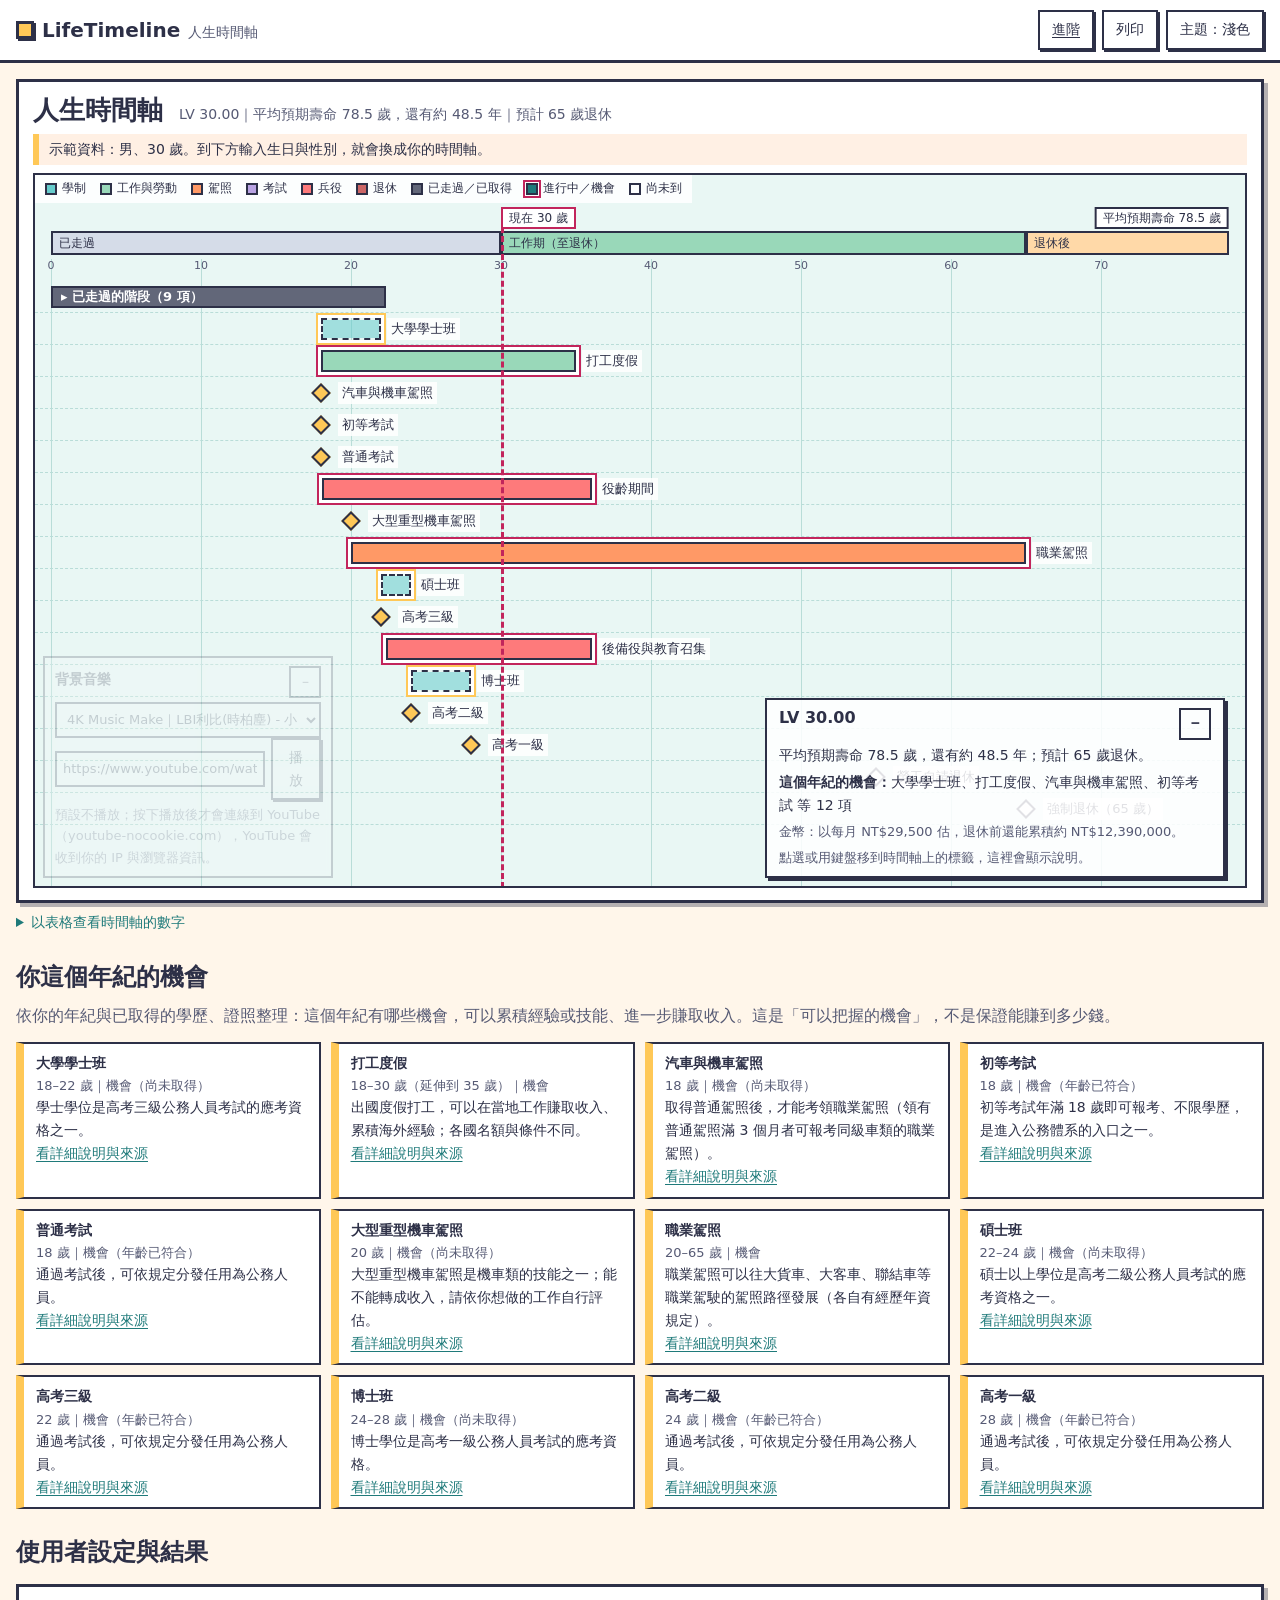
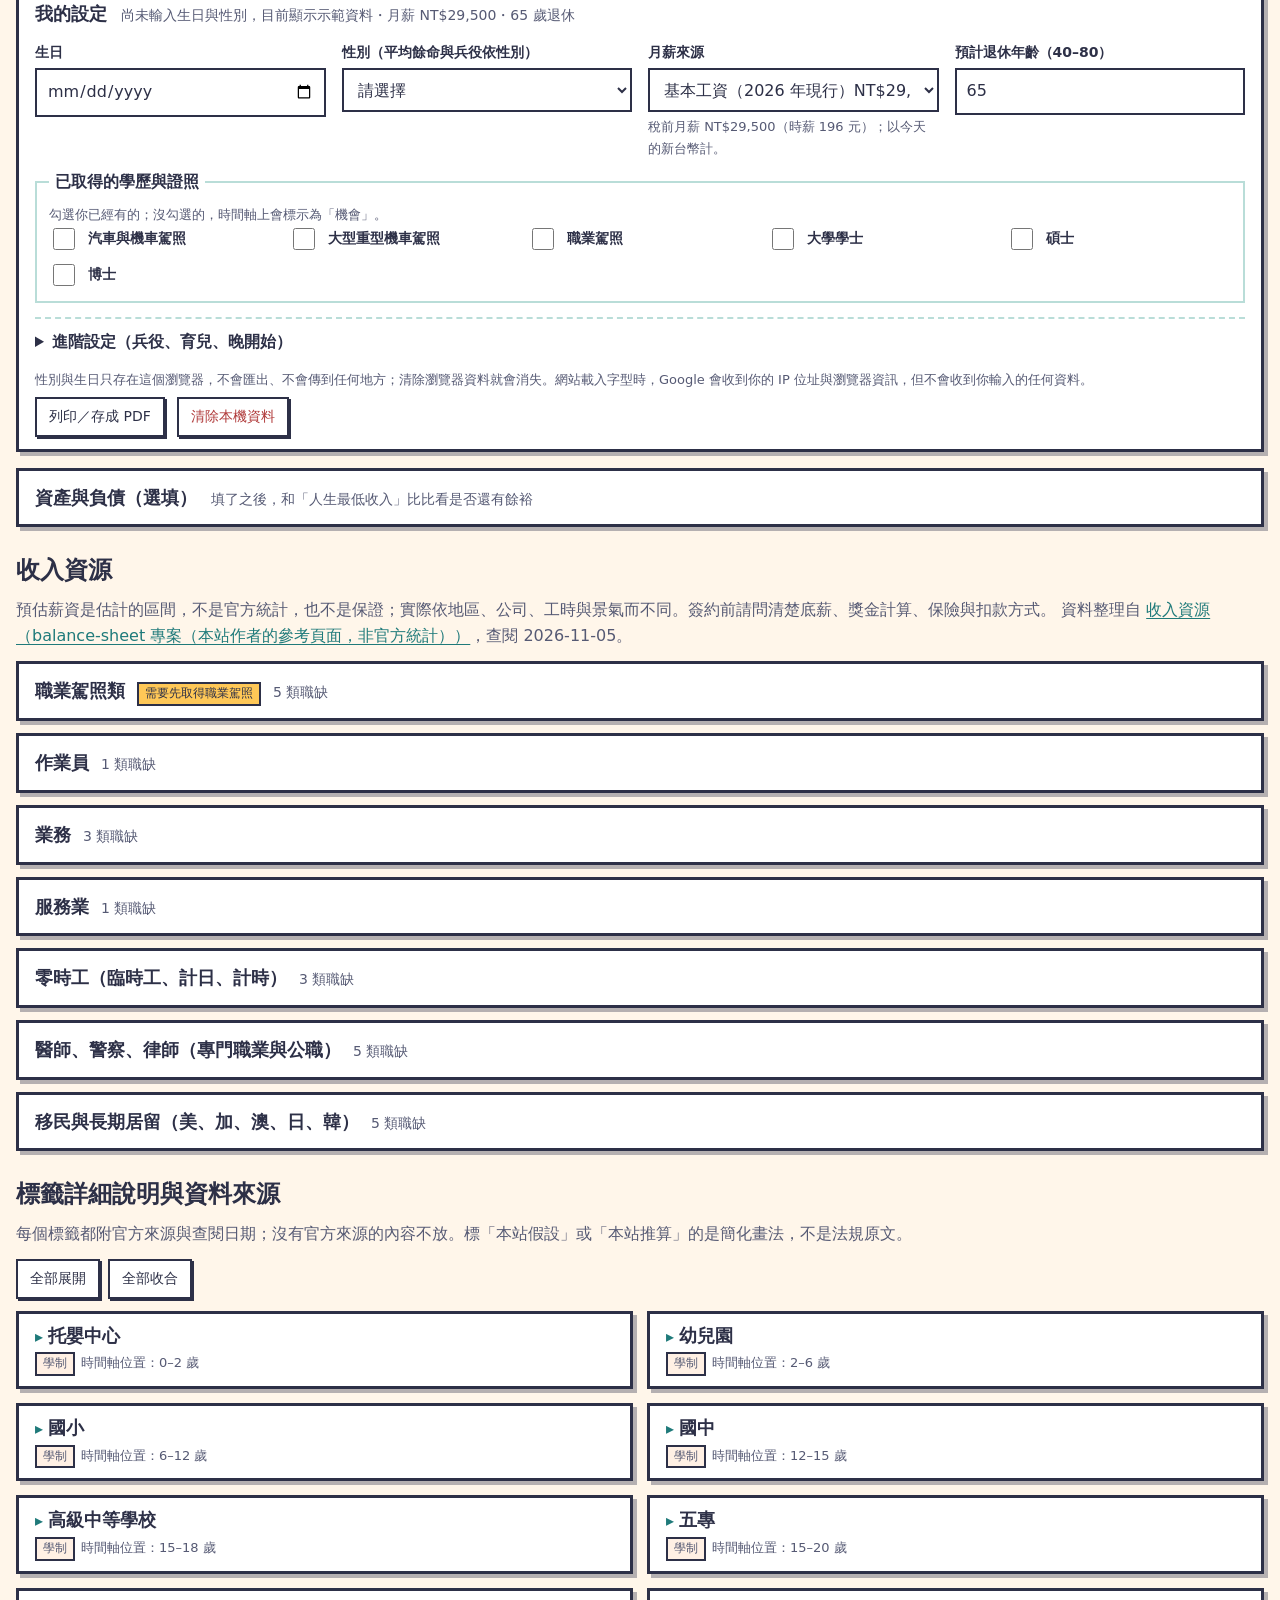
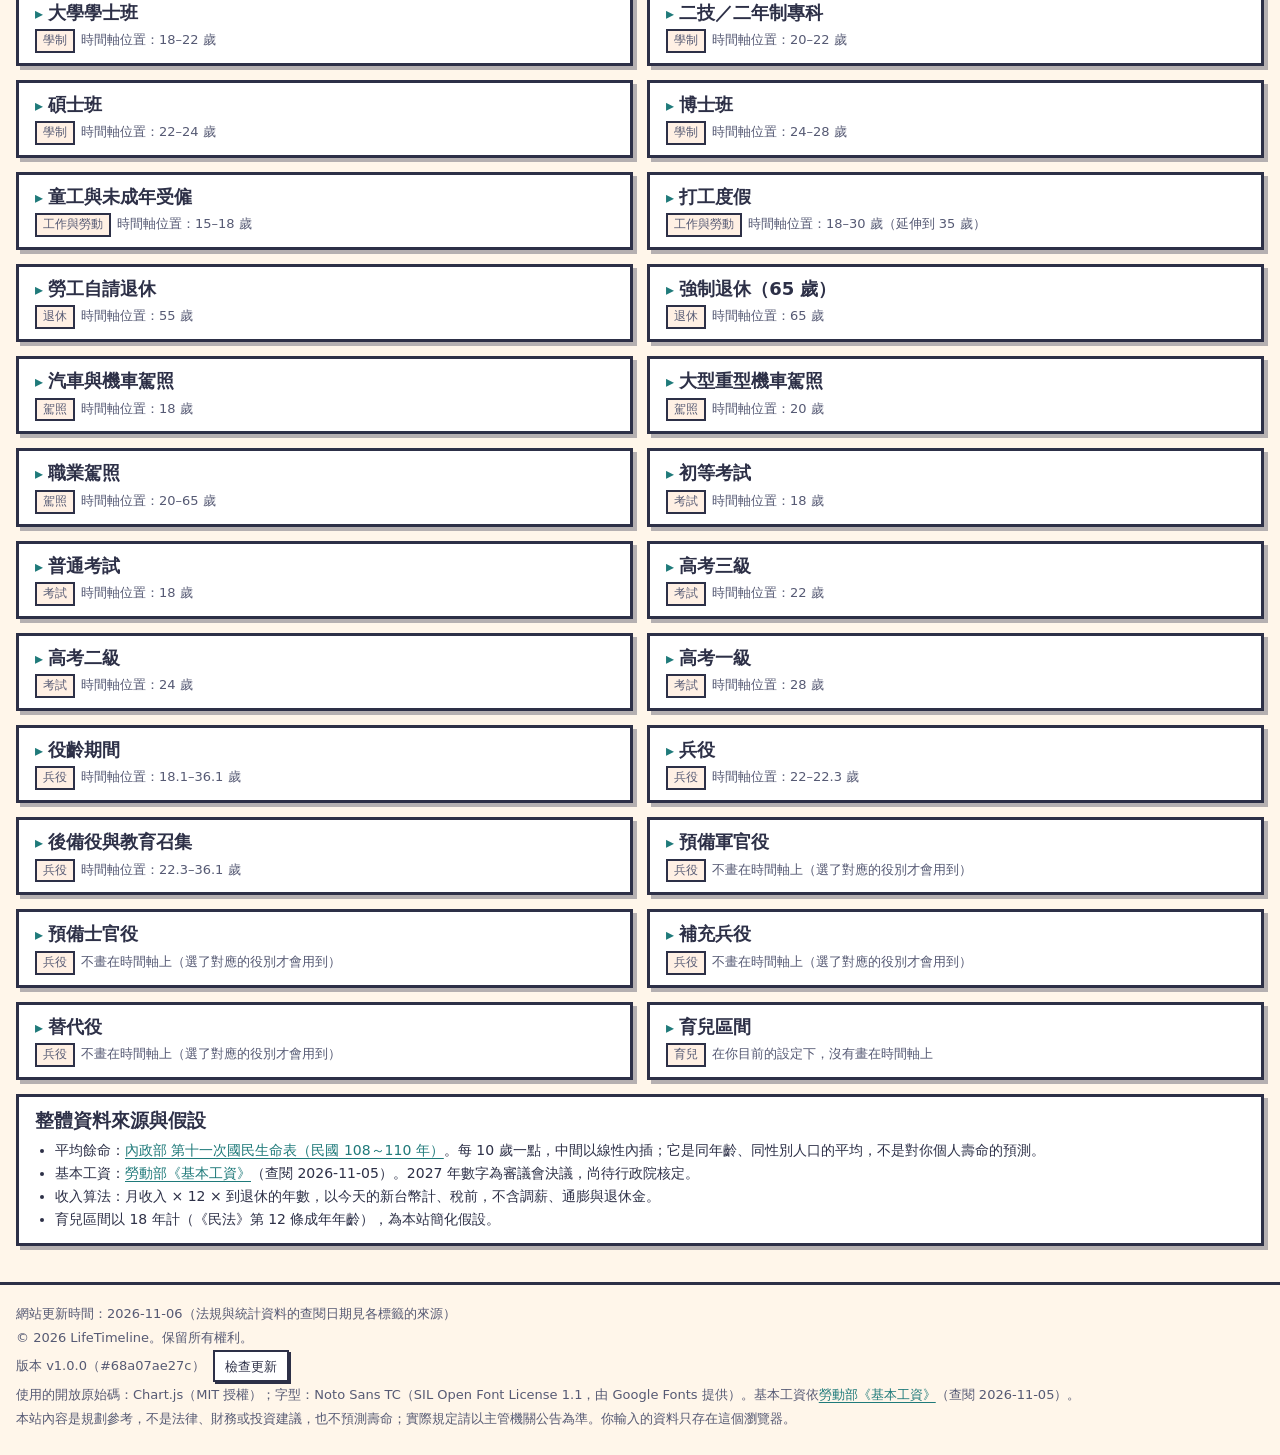
==== index.html @ 9462275e "feat: add core assets, ui modules, css styles, and service worker updates" ====
<!doctype html>
<html lang="zh-Hant">
<head>
<meta charset="utf-8">
<meta name="viewport" content="width=device-width, initial-scale=1, viewport-fit=cover">
<meta http-equiv="Content-Security-Policy" content="default-src 'self'; script-src 'self'; style-src 'self' https://fonts.googleapis.com; img-src 'self' data:; font-src https://fonts.gstatic.com; media-src 'self'; frame-src https://www.youtube-nocookie.com; connect-src 'self'; worker-src 'self'; object-src 'none'; base-uri 'none'; form-action 'none'">
<meta name="referrer" content="no-referrer">
<meta name="description" content="給台灣人的人生時間軸：輸入生日、性別與月薪，看學制、兵役、駕照、退休規定等人生階段，以及只領基本工資至少能賺多少。資料只存在你的瀏覽器，可離線使用、可列印。">
<meta name="color-scheme" content="light dark">
<meta name="theme-color" content="#f1e9d2" media="(prefers-color-scheme: light)">
<meta name="theme-color" content="#0f1626" media="(prefers-color-scheme: dark)">
<title>LifeTimeline｜人生時間軸與薪資收入</title>
<link rel="icon" href="icons/icon-192.png" type="image/png">
<link rel="apple-touch-icon" href="icons/icon-180.png">
<link rel="manifest" href="manifest.webmanifest">
<link rel="preconnect" href="https://fonts.googleapis.com">
<link rel="preconnect" href="https://fonts.gstatic.com" crossorigin>
<link rel="stylesheet" href="css/style.css">
<script src="js/theme-init.js"></script>
</head>
<body>
<a class="skip" href="#main">跳到主要內容</a>
<header class="top no-print">
  <div class="brand"><span class="brand-mark" id="brand-mark" aria-hidden="true"></span><span class="brand-name">LifeTimeline</span><span class="brand-sub">人生時間軸</span></div>
  <div class="top-actions">
    <a class="btn" href="advanced.html">進階</a>
    <button type="button" id="install-app" class="btn" hidden>安裝 App</button>
    <button type="button" id="print-btn" class="btn">列印</button>
    <button type="button" id="theme-toggle" class="btn" aria-label="切換主題">主題：淺色</button>
  </div>
</header>

<div id="update-banner" class="banner no-print" role="status" hidden>
  <span>網站已有新版本。按下「立即更新」即可套用（你的資料不會受影響）。</span>
  <button type="button" id="apply-update" class="btn btn-primary">立即更新</button>
</div>

<main id="main" tabindex="-1">
  <!-- 區塊 1：人生時間軸 -->
  <section id="stage" class="stage" data-panel="timeline" aria-labelledby="stage-title">
    <div class="stage-top">
      <h1 id="stage-title" class="stage-title">人生時間軸</h1>
      <p id="stage-sub" class="stage-sub"></p>
    </div>
    <p id="demo-note" class="demo-note" hidden>示範資料：男、30 歲。到下方輸入生日與性別，就會換成你的時間軸。</p>
    <div id="landscape-hint" class="hint-bar no-print" role="note" hidden>
      <span>橫向觀看時間軸會更清楚。</span>
      <button type="button" id="landscape-ok" class="btn">知道了</button>
    </div>
    <div class="stage-view">
    <div class="stage-map" id="stage-map" tabindex="0" role="group" aria-label="人生時間軸">
      <div class="tl" id="tl">
        <div class="tl-legend" id="tl-legend"></div>
        <div class="tl-special" id="tl-special"></div>
        <div class="tl-mainbar" id="tl-mainbar"></div>
        <div class="tl-decades" id="tl-decades" aria-hidden="true"></div>
        <div class="tl-lanes" id="tl-lanes"></div>
        <div class="tl-tip" id="tl-tip" role="tooltip" hidden></div>
      </div>
    </div>
    <div class="stage-dock">
      <section class="player no-print" id="player" aria-label="背景音樂"></section>
      <aside class="infocard" id="infocard" aria-label="資訊卡片" aria-live="polite"></aside>
    </div>
    </div>
  </section>
  <details class="tl-table-wrap no-print" id="tl-table-wrap" data-panel="timeline">
    <summary>以表格查看時間軸的數字</summary>
    <div class="table-wrap"><table class="data-table" id="tl-table"></table></div>
  </details>

  <section id="chances" class="block" data-panel="chances" aria-labelledby="chances-title">
    <h2 id="chances-title" class="block-title">你這個年紀的機會</h2>
    <p class="lead" id="chances-lead">依你的年紀與已取得的學歷、證照整理：這個年紀有哪些機會，可以累積經驗或技能、進一步賺取收入。這是「可以把握的機會」，不是保證能賺到多少錢。</p>
    <ul class="chances" id="chances-list"></ul>
  </section>

  <!-- 區塊 2：使用者設定與結果 -->
  <section id="settings" class="block" data-panel="settings" aria-labelledby="settings-title">
    <h2 id="settings-title" class="block-title">使用者設定與結果</h2>
    <details class="card" id="settings-card" open>
      <summary><span class="sum-title">我的設定</span><span class="sum-line" id="settings-summary"></span></summary>
      <form id="settings-form" autocomplete="off" novalidate>
        <div class="grid-form">
          <div class="field">
            <label for="f-birth">生日</label>
            <input type="date" id="f-birth" min="1900-01-01" aria-describedby="err-birth">
            <p class="err" id="err-birth" role="alert" hidden></p>
          </div>
          <div class="field">
            <label for="f-sex">性別（平均餘命與兵役依性別）</label>
            <select id="f-sex" aria-describedby="err-sex">
              <option value="">請選擇</option>
              <option value="male">男</option>
              <option value="female">女</option>
            </select>
            <p class="err" id="err-sex" role="alert" hidden></p>
          </div>
          <div class="field">
            <label for="f-wage">月薪來源</label>
            <select id="f-wage" aria-describedby="wage-note">
              <option value="current">基本工資（2026 年現行）NT$29,500</option>
              <option value="proposed">基本工資（2027 年審議會決議，尚待行政院核定）NT$30,900</option>
              <option value="custom">自訂</option>
            </select>
            <p class="hint" id="wage-note">稅前月薪，以今天的新台幣計。</p>
          </div>
          <div class="field">
            <label for="f-monthly">自訂月薪（NT$，稅前）</label>
            <input type="number" id="f-monthly" inputmode="numeric" min="0" step="1" aria-describedby="err-monthly">
            <p class="err" id="err-monthly" role="alert" hidden></p>
          </div>
          <div class="field">
            <label for="f-retire">預計退休年齡（40–80）</label>
            <input type="number" id="f-retire" inputmode="numeric" min="40" max="80" step="1" aria-describedby="err-retire">
            <p class="err" id="err-retire" role="alert" hidden></p>
          </div>
        </div>

        <fieldset class="group" id="grp-have">
          <legend>已取得的學歷與證照</legend>
          <p class="hint">勾選你已經有的；沒勾選的，時間軸上會標示為「機會」。</p>
          <div class="have-group"><div class="field field-check"><input type="checkbox" id="f-have-license-basic"><label for="f-have-license-basic">汽車與機車駕照</label></div><div class="field field-check"><input type="checkbox" id="f-have-license-heavy"><label for="f-have-license-heavy">大型重型機車駕照</label></div><div class="field field-check"><input type="checkbox" id="f-have-license-pro"><label for="f-have-license-pro">職業駕照</label></div><div class="field field-check"><input type="checkbox" id="f-have-university"><label for="f-have-university">大學學士</label></div><div class="field field-check"><input type="checkbox" id="f-have-master"><label for="f-have-master">碩士</label></div><div class="field field-check"><input type="checkbox" id="f-have-phd"><label for="f-have-phd">博士</label></div></div>
        </fieldset>

        <details class="adv" id="adv">
          <summary>進階設定（兵役、育兒、晚開始）</summary>
          <fieldset class="group" id="grp-service" hidden>
            <legend>兵役（男性）</legend>
            <div class="grid-form">
              <div class="field">
                <label for="f-service">兵役顯示</label>
                <select id="f-service">
                  <option value="auto">依出生年次預估</option>
                  <option value="done">已服完或已免役（只標示完成）</option>
                  <option value="hide">不顯示</option>
                </select>
              </div>
              <div class="field" id="fld-service-type">
                <label for="f-service-type">役別</label>
                <select id="f-service-type">
                  <option value="regular">常備兵役（依出生年次）</option>
                  <option value="officer">預備軍官役</option>
                  <option value="nco">預備士官役</option>
                  <option value="supp">補充兵役</option>
                  <option value="alt">替代役</option>
                </select>
              </div>
              <div class="field" id="fld-service-age">
                <label for="f-service-age">預計入營年齡（18–36 歲）</label>
                <input type="number" id="f-service-age" inputmode="numeric" min="18" max="36" step="1" aria-describedby="err-service-age service-hint">
                <p class="err" id="err-service-age" role="alert" hidden></p>
              </div>
            </div>
            <p class="hint" id="service-hint">高級中等以上學校的在校學生可緩徵（《兵役法》第 35 條）；實際入營時間因人而異，這裡只是畫圖用的預估，不是徵集通知。</p>
            <p class="hint" id="service-school-note" hidden>這段時間通常在就學，可能適用緩徵。</p>
          </fieldset>
          <fieldset class="group">
            <legend>育兒</legend>
            <div class="grid-form">
              <div class="field field-check">
                <input type="checkbox" id="f-kid">
                <label for="f-kid">有小孩（或打算生育）</label>
              </div>
              <div class="field">
                <label for="f-kid-age">幾歲生育（15–60）</label>
                <input type="number" id="f-kid-age" inputmode="numeric" min="15" max="60" step="1" aria-describedby="err-kid-age">
                <p class="err" id="err-kid-age" role="alert" hidden></p>
              </div>
            </div>
          </fieldset>
          <fieldset class="group">
            <legend>晚開始</legend>
            <div class="grid-form">
              <div class="field">
                <label for="f-start">從幾歲開始領這份薪水（10–80，留空代表從現在開始）</label>
                <input type="number" id="f-start" inputmode="numeric" min="10" max="80" step="1" aria-describedby="err-start">
                <p class="err" id="err-start" role="alert" hidden></p>
              </div>
            </div>
          </fieldset>
        </details>

        <p class="privacy" id="privacy-note">性別與生日只存在這個瀏覽器，不會匯出、不會傳到任何地方；清除瀏覽器資料就會消失。網站載入字型時，Google 會收到你的 IP 位址與瀏覽器資訊，但不會收到你輸入的任何資料。</p>
        <div class="actions no-print">
          <button type="button" class="btn" id="print-btn-2">列印／存成 PDF</button>
          <button type="button" class="btn btn-danger" id="clear-data">清除本機資料</button>
          <span class="hint" id="clear-status" role="status"></span>
        </div>
        <div class="ios-install no-print" id="ios-install" hidden>
          <strong>在 iPhone／iPad 加入主畫面：</strong>
          <ol><li>用 Safari 開啟這個網站。</li><li>按下分享按鈕。</li><li>選「加入主畫面」。</li></ol>
        </div>
      </form>
    </details>

    <details class="card" id="asset-card">
      <summary><span class="sum-title">資產與負債（選填）</span><span class="sum-line">填了之後，和「人生最低收入」比比看是否還有餘裕</span></summary>
      <div class="grid-form">
        <div class="field"><label for="f-asset-cash">存款與現金（NT$）</label><input type="number" id="f-asset-cash" inputmode="numeric" min="0" step="1" aria-describedby="err-asset-cash"><p class="err" id="err-asset-cash" role="alert" hidden></p></div>
        <div class="field"><label for="f-asset-invest">投資（股票、基金等現值，NT$）</label><input type="number" id="f-asset-invest" inputmode="numeric" min="0" step="1" aria-describedby="err-asset-invest"><p class="err" id="err-asset-invest" role="alert" hidden></p></div>
        <div class="field"><label for="f-asset-other">其他資產（NT$）</label><input type="number" id="f-asset-other" inputmode="numeric" min="0" step="1" aria-describedby="err-asset-other"><p class="err" id="err-asset-other" role="alert" hidden></p></div>
        <div class="field"><label for="f-debt">尚未償還的借款本金（NT$）</label><input type="number" id="f-debt" inputmode="numeric" min="0" step="1" aria-describedby="err-debt"><p class="err" id="err-debt" role="alert" hidden></p></div>
        <div class="field"><label for="f-debt-interest">預估還要付的利息總額（NT$）</label><input type="number" id="f-debt-interest" inputmode="numeric" min="0" step="1" aria-describedby="err-debt-interest"><p class="err" id="err-debt-interest" role="alert" hidden></p></div>
        <div class="field"><label for="f-expense">目前每月固定生活支出（NT$）</label><input type="number" id="f-expense" inputmode="numeric" min="0" step="1" aria-describedby="err-expense"><p class="err" id="err-expense" role="alert" hidden></p></div>
      </div>
      <fieldset class="group" id="grp-loans">
        <legend>新增貸款（選填，可新增多筆）</legend>
        <p class="hint">填借款本金、期數（月）、年利率（%），以本息平均攤還計算，並加進下方「尚未償還的借款」（本金＋預估利息）。</p>
        <div id="loan-list"></div>
        <button type="button" class="btn" id="loan-add">＋ 新增一筆貸款</button>
      </fieldset>
      <div class="field field-check"><input type="checkbox" id="f-use-adv"><label for="f-use-adv">代入「進階」匯入的資料（生活支出月平均、銀行信貸／循環額度／保單借款、股票質押與持股現值，會取代上面手填的借款、支出與投資）</label></div>
      <p class="hint" id="adv-hint"></p>
      <p class="hint">資產與借款只存在這個瀏覽器，不會傳出去。利息請自己估（例如依還款表加總），本站不假設利率。</p>
    </details>

    <div id="results" hidden>
      <h3 class="sub-title">時間</h3>
      <dl class="kpi" id="kpi-time"></dl>
      <h3 class="sub-title">收入</h3>
      <dl class="kpi" id="kpi-money"></dl>
      <p class="note" id="kpi-zero" hidden>月收入是 0，請選擇基本工資或填入自訂金額。</p>
      <figure class="curve" id="curve-fig">
        <figcaption id="curve-cap">累積收入曲線（資料點細到每個月，滑過或點選會顯示「幾歲幾個月」；月收入固定、不含調薪與通膨；有填每月生活支出時，多一條扣除消費後的虛線；在「進階」匯入資料後，再多一條：扣除生活支出與每月還款（本金＋利息））</figcaption>
        <div class="curve-box" id="curve-box"><canvas id="curve" role="img" aria-label="累積收入曲線"></canvas></div>
        <p class="note" id="curve-empty" hidden>累積收入曲線：目前沒有可畫的收入（月收入為 0 或已過退休年齡）。</p>
        <details class="curve-table" id="curve-table-wrap">
          <summary>以表格查看累積收入的數字</summary>
          <div class="table-wrap"><table class="data-table" id="curve-table"></table></div>
        </details>
      </figure>
      <div id="kpi-base-wrap" hidden>
        <h3 class="sub-title">比較表：18 歲開始工作 vs 從現在開始</h3>
        <div class="table-wrap"><table class="data-table cmp" id="cmp-table"></table></div>
        <p class="note" id="cmp-note"></p>
      </div>
      <div id="kpi-late-wrap" hidden>
        <h3 class="sub-title">晚開始</h3>
        <dl class="kpi" id="kpi-late"></dl>
      </div>
      <div id="asset-wrap" hidden>
        <h3 class="sub-title">代入資產與負債：還有餘裕嗎？</h3>
        <p class="verdict" id="asset-verdict" role="status"></p>
        <div class="level" id="asset-level"></div>
        <dl class="kpi" id="asset-kpi"></dl>
        <figure class="water-fig">
          <figcaption>資源增減圖（人生最低收入 → 餘裕）</figcaption>
          <div class="water" id="water"></div>
        </figure>
        <details class="curve-table"><summary>以表格查看數字</summary><div class="table-wrap"><table class="data-table" id="asset-table"></table></div></details>
        <p class="note" id="asset-note"></p>
      </div>
      <p class="note" id="kpi-method">算法：月收入 × 12 × 從現在到退休的年數（退休年齡或平均預期壽命取較早者），以今天的新台幣計、稅前。不含調薪、通膨、折現、勞保年金與退休金，也不含失業或中斷工作；這是「只靠基本工資」的保守下限，不是實際會賺的金額，也不是預測壽命。</p>
    </div>
  </section>

  <section id="income" class="block" data-panel="chances" aria-labelledby="income-title">
    <h2 id="income-title" class="block-title">收入資源</h2>
    <p class="lead" id="income-lead"></p>
    <div id="income-list"></div>
  </section>

  <!-- 區塊 3：標籤詳細說明與資料來源 -->
  <section id="details" class="block" data-panel="details" aria-labelledby="details-title">
    <h2 id="details-title" class="block-title">標籤詳細說明與資料來源</h2>
    <p class="lead" id="details-lead">每個標籤都附官方來源與查閱日期；沒有官方來源的內容不放。標「本站假設」或「本站推算」的是簡化畫法，不是法規原文。</p>
    <div class="details-tools no-print"><button type="button" class="btn" id="details-expand">全部展開</button><button type="button" class="btn" id="details-collapse">全部收合</button></div>
    <div class="cards" id="details-list"></div>
    <article class="card general" id="general-sources">
      <h3>整體資料來源與假設</h3>
      <ul id="general-list"></ul>
    </article>
  </section>
</main>

<!-- 區塊 4：頁尾 -->
<footer class="footer" id="footer" data-panel="details">
  <p id="f-updated"></p>
  <p id="f-copy"></p>
  <p id="f-version"></p>
  <p id="f-oss"></p>
  <p id="f-disclaimer"></p>
</footer>

<!-- 手機直向的底部導覽列：切換分頁（桌面與橫向不顯示，列印時全部印出） -->
<nav class="bottomnav no-print" id="bottomnav" aria-label="頁面分頁">
  <button type="button" data-tab="timeline" aria-current="page"><span class="ic" aria-hidden="true">🗺</span>時間軸</button>
  <button type="button" data-tab="settings"><span class="ic" aria-hidden="true">⚙</span>設定</button>
  <button type="button" data-tab="chances"><span class="ic" aria-hidden="true">★</span>機會</button>
  <button type="button" data-tab="details"><span class="ic" aria-hidden="true">📖</span>說明</button>
</nav>

<div id="toasts" class="toasts no-print" role="status" aria-live="polite"></div>
<noscript><p class="noscript">此網站需要啟用 JavaScript。資料只存在你的瀏覽器中，不會上傳。</p></noscript>
<script type="module" src="js/app.js"></script>
</body>
</html>
---- css/style.css ----
/* LifeTimeline：像素／RPG 地圖風格。色彩一律用 token；深色定義兩次（自動＋手動）。無行內樣式（CSP）。 */
:root {
  color-scheme: light;
  --bg: #fff6ea;
  --bg2: #e9f7f4;
  --surface: #ffffff;
  --surface2: #fff0e4;
  --ink: #2d3047;
  --muted: #565a74;
  --line: #2d3047;
  --grid: #b9ddd8;
  --accent: #1f7a7a;
  --accent-ink: #ffffff;
  --gold: #8a4b00;
  --coin: #ffc857;
  --danger: #b03a3a;
  --focus: #c2255c;
  --k-stage: #66cccc;
  --k-work: #99d8b9;
  --k-license: #ff9966;
  --k-exam: #b9a3e3;
  --k-retire: #cc6666;
  --k-service: #fe7a7b;
  --k-risk: #f7a8c8;
  --k-kids: #ffd166;
  --curve-main: #2d5aa8;
  --curve-base: #1c7c4f;
  --curve-net: #b03a48;
  --curve-pay: #a35200;
  --past: #626779;
  --past-ink: #ffffff;
  --seg-walked: #d5dce8;
  --seg-work: #99d8b9;
  --seg-retired: #ffd9a8;
  --seg-ink: #2d3047;
  --shadow: 4px 4px 0 rgba(45, 48, 71, 0.35);
  --glass: rgba(255, 255, 255, 0.86);
  --font-ui: "Noto Sans TC", "Microsoft JhengHei", "PingFang TC", system-ui, -apple-system, "Segoe UI", sans-serif;
  --font-pixel: var(--font-ui);
}
@media (prefers-color-scheme: dark) {
  :root:not([data-theme="light"]) {
    color-scheme: dark;
    --bg: #1a1e33;
    --bg2: #232842;
    --surface: #2a2f4a;
    --surface2: #343a5a;
    --ink: #f4f1fa;
    --muted: #bcc2da;
    --line: #9aa3d0;
    --grid: #3d4466;
    --accent: #7fe0e0;
    --accent-ink: #1a1e33;
    --gold: #ffc857;
    --coin: #ffc857;
    --danger: #ff9a9a;
    --focus: #ffd166;
    --k-stage: #66cccc;
    --k-work: #99d8b9;
    --k-license: #ff9966;
    --k-exam: #b9a3e3;
    --k-retire: #cc6666;
    --k-service: #fe7a7b;
    --k-risk: #f7a8c8;
    --k-kids: #ffd166;
    --curve-main: #8db9ff;
    --curve-base: #99d8b9;
    --curve-net: #ff9ca6;
    --curve-pay: #ffb27a;
    --past: #8e96b8;
    --past-ink: #1a1e33;
    --seg-walked: #404869;
    --seg-work: #2f6f5b;
    --seg-retired: #7d5a3c;
    --seg-ink: #f4f1fa;
    --shadow: 4px 4px 0 rgba(0, 0, 0, 0.5);
    --glass: rgba(42, 47, 74, 0.86);
  }
}
:root[data-theme="dark"] {
  color-scheme: dark;
  --bg: #1a1e33;
  --bg2: #232842;
  --surface: #2a2f4a;
  --surface2: #343a5a;
  --ink: #f4f1fa;
  --muted: #bcc2da;
  --line: #9aa3d0;
  --grid: #3d4466;
  --accent: #7fe0e0;
  --accent-ink: #1a1e33;
  --gold: #ffc857;
  --coin: #ffc857;
  --danger: #ff9a9a;
  --focus: #ffd166;
  --k-stage: #66cccc;
  --k-work: #99d8b9;
  --k-license: #ff9966;
  --k-exam: #b9a3e3;
  --k-retire: #cc6666;
  --k-service: #fe7a7b;
  --k-risk: #f7a8c8;
  --k-kids: #ffd166;
  --curve-main: #8db9ff;
  --curve-base: #99d8b9;
  --curve-net: #ff9ca6;
  --curve-pay: #ffb27a;
  --past: #8e96b8;
  --past-ink: #1a1e33;
  --seg-walked: #404869;
  --seg-work: #2f6f5b;
  --seg-retired: #7d5a3c;
  --seg-ink: #f4f1fa;
  --shadow: 4px 4px 0 rgba(0, 0, 0, 0.5);
  --glass: rgba(42, 47, 74, 0.86);
}

*, *::before, *::after { box-sizing: border-box; }
[hidden] { display: none !important; }
html { -webkit-text-size-adjust: 100%; scroll-behavior: smooth; }
body {
  margin: 0; background: var(--bg); color: var(--ink);
  font-family: var(--font-ui); font-size: 16px; line-height: 1.65;
  padding-left: env(safe-area-inset-left); padding-right: env(safe-area-inset-right);
}
h1, h2, h3, h4 { font-family: var(--font-pixel); line-height: 1.3; margin: 0; }
a { color: var(--accent); text-underline-offset: 3px; }
:focus-visible { outline: 3px solid var(--focus); outline-offset: 2px; }
.skip { position: absolute; left: 8px; top: -60px; background: var(--surface); color: var(--ink); border: 2px solid var(--line); padding: 8px 12px; z-index: 100; }
.skip:focus { top: 8px; }
#main:focus { outline: none; }

/* ---- 按鈕與表單 ---- */
.btn {
  font: inherit; font-size: 14px; color: var(--ink); background: var(--surface); cursor: pointer;
  border: 2px solid var(--line); border-radius: 0; padding: 6px 12px; min-height: 40px; box-shadow: 2px 2px 0 var(--line);
}
.btn:hover { background: var(--surface2); }
.btn:active { transform: translate(2px, 2px); box-shadow: none; }
.btn-primary { background: var(--accent); color: var(--accent-ink); }
.btn-primary:hover { background: var(--accent); filter: brightness(1.08); }
.btn-danger { color: var(--danger); }
input[type="date"], input[type="number"], input[type="url"], select {
  font: inherit; color: var(--ink); background: var(--surface); border: 2px solid var(--line); border-radius: 0;
  padding: 8px 10px; min-height: 44px; width: 100%; max-width: 100%;
}
input[type="checkbox"] { width: 22px; height: 22px; accent-color: var(--accent); }
input[aria-invalid="true"] { border-color: var(--danger); }
label { display: block; font-weight: 700; font-size: 14px; margin-bottom: 4px; }
.field-check { display: flex; align-items: center; gap: 10px; }
.field-check label { margin: 0; }
.err { color: var(--danger); font-size: 13px; margin: 4px 0 0; }
.hint { color: var(--muted); font-size: 13px; margin: 4px 0 0; }

/* ---- 頁首 ---- */
.top {
  display: flex; flex-wrap: wrap; align-items: center; justify-content: space-between; gap: 8px;
  padding: 10px 16px; background: var(--surface); border-bottom: 3px solid var(--line);
}
.brand { display: flex; align-items: baseline; gap: 8px; }
.brand-mark { display: inline-block; width: 18px; height: 18px; background: var(--coin); border: 3px solid var(--line); align-self: center; box-shadow: 2px 2px 0 var(--line); }
.brand-name { font-family: var(--font-pixel); font-weight: 700; font-size: 20px; }
.brand-sub { color: var(--muted); font-size: 14px; }
.top-actions { display: flex; flex-wrap: wrap; gap: 8px; }
.banner, .hint-bar {
  display: flex; flex-wrap: wrap; gap: 8px 12px; align-items: center; justify-content: space-between;
  background: var(--surface2); border: 2px solid var(--line); padding: 8px 14px; margin: 10px 16px; font-size: 14px;
}
.hint-bar { grid-row: 3; margin: 8px 0; }

main { max-width: 1280px; margin: 0 auto; padding: 16px 16px 8px; }

/* ---- 區塊 1：舞台 ---- */
.stage {
  display: grid; grid-template-columns: minmax(0, 1fr); grid-template-rows: auto auto auto minmax(0, 1fr);
  height: clamp(540px, calc(100svh - 76px), 880px);
  background: var(--surface); border: 3px solid var(--line); box-shadow: var(--shadow); padding: 12px 14px 12px;
}
.stage-top { grid-row: 1; display: flex; flex-wrap: wrap; align-items: baseline; gap: 4px 16px; }
.stage-title { font-size: 26px; }
.stage-sub { margin: 0; color: var(--muted); font-size: 14px; }
.demo-note { grid-row: 2; margin: 6px 0 0; font-size: 14px; color: var(--ink); background: var(--surface2); border-left: 6px solid var(--coin); padding: 4px 10px; }
.stage-view { grid-row: 4; min-width: 0; position: relative; min-height: 0; margin-top: 8px; display: flex; }
.stage-map {
  flex: 1; min-width: 0; position: relative; min-height: 0; overflow: auto; border: 2px solid var(--line);
  background:
    linear-gradient(var(--bg2), var(--bg2)),
    var(--bg2);
  overscroll-behavior: contain;
}
.stage-map:focus-visible { outline-offset: -3px; }
.tl { position: relative; min-width: 100%; }
.tl-legend {
  position: sticky; left: 0; z-index: 6; display: flex; flex-wrap: wrap; gap: 4px 14px; align-items: center;
  width: max-content; max-width: 100%; padding: 4px 10px; font-size: 12px; color: var(--ink); background: var(--glass);
}
.lg { display: inline-flex; align-items: center; gap: 5px; white-space: nowrap; }
.lg i { display: inline-block; width: 12px; height: 12px; border: 2px solid var(--line); background: var(--c, var(--accent)); }
.lg.past i { background: var(--past); }
.lg.now i { outline: 2px solid var(--focus); outline-offset: 1px; }
.lg.fut i { background: transparent; border-style: dashed; }

.tl-mainbar, .tl-decades, .tl-special, .tl-lanes { position: absolute; left: 0; top: 0; width: 100%; }
.seg {
  position: absolute; height: 24px; border: 2px solid var(--line); background: var(--seg-bg, var(--seg-walked)); color: var(--seg-ink);
  font-size: 12px; line-height: 20px; padding: 0 6px; overflow: hidden; white-space: nowrap; text-overflow: ellipsis;
}
.seg-walked { --seg-bg: var(--seg-walked); }
.seg-work { --seg-bg: var(--seg-work); }
.seg-retired { --seg-bg: var(--seg-retired); }
.tick { position: absolute; top: 0; width: 1px; background: var(--grid); }
.tick-label { position: absolute; font-size: 11px; color: var(--muted); transform: translateX(-50%); white-space: nowrap; font-family: var(--font-pixel); }
.today { position: absolute; width: 0; border-left: 3px dashed var(--focus); z-index: 4; pointer-events: none; }
.flag {
  position: absolute; z-index: 5; font-size: 12px; line-height: 18px; padding: 0 6px; white-space: nowrap; pointer-events: none;
  background: var(--surface); border: 2px solid var(--line); color: var(--ink);
}
.flag-today { border-color: var(--focus); }
.flag.left { transform: translateX(-100%); }

.row { position: absolute; left: 0; right: 0; height: 32px; border-bottom: 1px dashed var(--grid); }
.row.is-past { opacity: 1; }
.bar, .dot, .past-toggle {
  position: absolute; top: 5px; height: 22px; padding: 0; margin: 0; border: 2px solid var(--line); border-radius: 0; background: var(--c, var(--accent));
  cursor: pointer; display: flex; overflow: hidden; font: inherit; color: inherit;
}
.bar:hover, .dot:hover, .past-toggle:hover { filter: brightness(1.12); }
.bar .fill { display: block; height: 100%; background: var(--c, var(--accent)); }
.bar .ext { display: block; height: 100%; background: repeating-linear-gradient(135deg, var(--c, var(--accent)) 0 3px, transparent 3px 7px); }
.bar.is-future, .bar.is-chance { background: transparent; border-style: dashed; }
.bar.is-future .fill, .bar.is-chance .fill { opacity: 0.55; }
.bar.is-past, .dot.is-past, .bar.is-done, .dot.is-done { --c: var(--past); }
.bar.is-chance { background: transparent; border-style: dashed; box-shadow: 0 0 0 3px var(--surface), 0 0 0 5px var(--coin); }
.dot.is-chance::before { background: var(--coin); }
.row.is-done .lbl { color: var(--muted); }
.bar.is-now { box-shadow: 0 0 0 3px var(--surface), 0 0 0 5px var(--focus); }
.bar.is-sel, .dot.is-sel { outline: 3px solid var(--focus); outline-offset: 2px; }
.dot { width: 22px; background: transparent; border: 0; top: 5px; overflow: visible; justify-content: center; align-items: center; }
.dot::before { content: ""; width: 14px; height: 14px; background: var(--c, var(--accent)); border: 2px solid var(--line); transform: rotate(45deg); }
.dot.is-future::before { background: var(--surface); }
.dot.is-now::before { box-shadow: 0 0 0 3px var(--focus); }
.lbl { position: absolute; top: 5px; line-height: 22px; font-size: 13px; white-space: nowrap; color: var(--ink); pointer-events: none; background: var(--glass); padding: 0 4px; }
.row.is-past .lbl { color: var(--muted); }
.past-toggle { --c: var(--past); background: var(--past); width: auto; align-items: center; padding: 0 8px; }
.past-toggle .past-txt { white-space: nowrap; font-size: 13px; color: var(--past-ink); font-weight: 700; }
.past-toggle:focus-visible { outline-offset: 3px; }
.tl-tip {
  position: absolute; z-index: 20; width: 250px; max-width: calc(100vw - 32px); background: var(--surface); color: var(--ink);
  border: 2px solid var(--line); box-shadow: 3px 3px 0 var(--line); padding: 6px 10px; font-size: 13px; line-height: 1.5; pointer-events: none;
}
.tl-tip strong { font-family: var(--font-pixel); display: block; }

/* 播放器（左下）與資訊卡（右下）浮在時間軸上，不佔版面；兩者都可收合 */
.stage-dock { position: absolute; left: 10px; right: 22px; bottom: 10px; z-index: 8; display: flex; gap: 12px; align-items: flex-end; justify-content: space-between; pointer-events: none; }
.stage-dock > * { pointer-events: auto; }
.player {
  flex: 0 0 auto; width: 290px; background: var(--glass); border: 2px solid var(--line); padding: 8px 10px; font-size: 13px; backdrop-filter: blur(3px);
  opacity: 0.2; transition: opacity 0.15s;
}
.player:hover, .player:focus-within, .player.is-active { opacity: 1; }
.pl-head { display: flex; justify-content: space-between; align-items: center; gap: 8px; }
.pl-head h3 { margin: 0; }
.pl-link { font-size: 13px; }
.player.is-collapsed { width: auto; }
.player.is-collapsed .pl-body { display: none; }
.yt { margin-top: 6px; aspect-ratio: 16 / 9; width: 100%; border: 2px solid var(--line); background: #000; }
.yt iframe { width: 100%; height: 100%; border: 0; display: block; }
.player input[type="url"] { min-height: 36px; padding: 4px 6px; font-size: 13px; }
.player h3 { font-size: 14px; margin-bottom: 4px; }
.pl-body { margin-top: 4px; }
.player .row2 { display: flex; gap: 6px; align-items: center; }
.player select { min-height: 36px; padding: 4px 6px; font-size: 13px; }
.infocard {
  flex: 0 1 460px; max-width: 520px; margin-left: auto; background: var(--glass); border: 2px solid var(--line); padding: 8px 12px;
  font-size: 14px; min-height: 96px; max-height: 190px; overflow: auto; box-shadow: 3px 3px 0 var(--line);
}
.infocard h3 { font-size: 16px; display: flex; justify-content: space-between; gap: 8px; align-items: flex-start; }
.infocard .hd-btns { display: inline-flex; gap: 4px; flex: none; }
.infocard.is-collapsed { min-height: 0; padding: 4px 10px; }
.infocard.is-collapsed h3 { align-items: center; }
.infocard p { margin: 4px 0 0; }
.infocard .meta { color: var(--muted); font-size: 13px; }
.chances { display: grid; grid-template-columns: repeat(auto-fit, minmax(min(100%, 300px), 1fr)); gap: 10px; margin: 10px 0 0; padding: 0; list-style: none; }
.chances li { background: var(--surface); border: 2px solid var(--line); border-left: 8px solid var(--coin); padding: 8px 12px; font-size: 14px; }
.chances strong { font-family: var(--font-pixel); }
.chances .meta { color: var(--muted); font-size: 13px; }
.have-group { display: grid; grid-template-columns: repeat(auto-fit, minmax(190px, 1fr)); gap: 8px 16px; }
.chip { display: inline-block; font-size: 12px; padding: 0 6px; border: 2px solid var(--line); background: var(--surface2); margin-right: 6px; }
.xbtn { font: inherit; background: transparent; border: 2px solid var(--line); color: var(--ink); width: 32px; height: 32px; cursor: pointer; }

.tl-table-wrap { margin: 8px 0 0; }
.tl-table-wrap > summary, .curve-table > summary { cursor: pointer; font-size: 14px; color: var(--accent); }
.table-wrap { overflow-x: auto; margin-top: 6px; }
.data-table { border-collapse: collapse; width: 100%; font-size: 13px; background: var(--surface); }
.data-table th, .data-table td { border: 1px solid var(--grid); padding: 4px 8px; text-align: left; }
.data-table th { background: var(--surface2); }

/* ---- 區塊 2：設定與結果 ---- */
.block { margin-top: 28px; }
#settings > * + * { margin-top: 16px; }
.block-title { font-size: 24px; margin-bottom: 10px; }
.sub-title { font-size: 16px; margin: 16px 0 6px; }
.card { background: var(--surface); border: 3px solid var(--line); box-shadow: var(--shadow); padding: 12px 16px; }
.card > summary { cursor: pointer; display: flex; flex-wrap: wrap; gap: 4px 14px; align-items: baseline; }
.sum-title { font-family: var(--font-pixel); font-weight: 700; font-size: 18px; }
.sum-line { color: var(--muted); font-size: 14px; }
.grid-form { display: grid; grid-template-columns: repeat(auto-fit, minmax(220px, 1fr)); gap: 12px 16px; margin-top: 12px; }
.adv { margin-top: 14px; border-top: 2px dashed var(--grid); padding-top: 10px; }
.adv > summary { cursor: pointer; font-weight: 700; }
.group { border: 2px solid var(--grid); margin: 10px 0 0; padding: 4px 12px 12px; }
.group legend { font-weight: 700; padding: 0 6px; }
.privacy { font-size: 13px; color: var(--muted); margin: 14px 0 6px; }
.actions { display: flex; flex-wrap: wrap; gap: 8px 12px; align-items: center; }
.ios-install { margin-top: 10px; font-size: 14px; }
.kpi { display: grid; grid-template-columns: repeat(auto-fit, minmax(200px, 1fr)); gap: 10px; margin: 0; }
.kpi > div { background: var(--surface); border: 2px solid var(--line); padding: 8px 12px; }
.kpi dt { font-size: 13px; color: var(--muted); }
.kpi dd { margin: 0; font-family: var(--font-pixel); font-size: 22px; font-weight: 700; word-break: break-word; }
.kpi .coin dd { color: var(--gold); }
.kpi .sub { display: block; font-family: var(--font-ui); font-size: 12px; font-weight: 400; color: var(--muted); }
.cmp { margin-top: 6px; }
.cmp th[scope="row"] { background: var(--surface2); font-weight: 700; }
.cmp td.num, .cmp th.num { text-align: right; font-variant-numeric: tabular-nums; }
.cmp .coin { color: var(--gold); font-weight: 700; }
.note { font-size: 13px; color: var(--muted); margin: 10px 0 0; }
.curve { margin: 16px 0 0; background: var(--surface); border: 2px solid var(--line); padding: 10px 12px; }
.curve figcaption { font-weight: 700; margin-bottom: 6px; }
.curve-box { position: relative; height: 320px; }
.curve-box canvas { max-width: 100%; }

.verdict { font-size: 17px; font-weight: 700; margin: 6px 0 10px; padding: 8px 12px; border: 2px solid var(--line); border-left-width: 8px; background: var(--surface); }
.verdict.ok { border-left-color: var(--k-work); }
.verdict.gap { border-left-color: var(--k-license); }
.kpi .neg dd { color: var(--danger); }
.kpi .gap dd { color: var(--danger); }
.kpi .ok dd { color: var(--accent); }
.water-fig { margin: 12px 0 0; background: var(--surface); border: 2px solid var(--line); padding: 10px 12px; }
.water-fig figcaption { font-weight: 700; margin-bottom: 6px; }
.wf-row { display: grid; grid-template-columns: minmax(150px, 240px) 1fr minmax(120px, 170px); gap: 6px 12px; align-items: center; padding: 4px 0; border-bottom: 1px dashed var(--grid); }
.wf-label { font-size: 14px; }
.wf-track { position: relative; height: 24px; background: var(--bg2); }
.wf-zero { position: absolute; top: -2px; bottom: -2px; width: 0; border-left: 2px solid var(--line); }
.wf-bar { position: absolute; top: 2px; height: 20px; border: 2px solid var(--line); background: var(--k-stage); }
.wf-pos { background: var(--k-work); }
.wf-neg { background: var(--k-service); }
.wf-total { background: var(--k-stage); }
.wf-val { font-family: var(--font-pixel); font-weight: 700; text-align: right; font-variant-numeric: tabular-nums; }
@media (max-width: 720px) { .wf-row { grid-template-columns: 1fr; gap: 2px; } .wf-val { text-align: left; } }

/* ---- 區塊 3：詳細說明 ---- */
.lead { color: var(--muted); margin: 0 0 12px; }
.cards { display: grid; grid-template-columns: repeat(auto-fit, minmax(min(100%, 420px), 1fr)); gap: 14px; }
.tagcard { background: var(--surface); border: 3px solid var(--line); box-shadow: var(--shadow); padding: 12px 16px; scroll-margin-top: 16px; }
.tagcard:target, .tagcard.is-focus { outline: 4px solid var(--focus); outline-offset: 2px; }
.tagcard { padding: 0; }
.tagcard > summary { cursor: pointer; padding: 10px 16px; list-style: none; display: block; }
.tagcard > summary::-webkit-details-marker { display: none; }
.tagcard > summary::before { content: "▸ "; color: var(--accent); }
.tagcard[open] > summary::before { content: "▾ "; }
.tagcard > summary h3 { display: inline; font-size: 18px; }
.tagcard .sum-meta { display: block; font-size: 13px; color: var(--muted); margin-top: 2px; }
.tagcard .body { padding: 0 16px 12px; border-top: 2px dashed var(--grid); }
.details-tools { display: flex; flex-wrap: wrap; gap: 8px; margin: 0 0 12px; }
.own { display: flex; align-items: center; gap: 8px; margin: 6px 0 0; font-weight: 700; font-size: 14px; cursor: pointer; }
.own input { flex: none; }
.income-group { margin-top: 12px; }
.income-group > summary { cursor: pointer; display: flex; flex-wrap: wrap; gap: 4px 12px; align-items: baseline; }
.income-group .intro { margin: 8px 0 4px; font-size: 14px; }
.income-group .badge { font-size: 12px; border: 2px solid var(--line); background: var(--coin); color: #2d3047; padding: 0 6px; }
.income-table td { vertical-align: top; }
.income-table .pay { font-weight: 700; min-width: 11em; }
.tagcard h3 { font-size: 18px; margin-bottom: 4px; }
.tagcard .meta { font-size: 13px; color: var(--muted); margin: 0 0 6px; }
.tagcard p { margin: 6px 0; }
.countries { margin: 8px 0; }
.countries > summary, .mini > summary { cursor: pointer; color: var(--accent); font-size: 14px; }
.countries th[scope="row"] { background: var(--surface2); }
.assume { border-left: 6px solid var(--coin); background: var(--surface2); padding: 4px 10px; font-size: 14px; }
.src-title { font-weight: 700; font-size: 14px; margin: 10px 0 2px; }
.src-list { margin: 0; padding-left: 20px; font-size: 14px; }
.src-list li { margin: 2px 0; overflow-wrap: anywhere; }
.general { margin-top: 14px; }
.general ul { padding-left: 20px; margin: 6px 0 0; font-size: 14px; }
.general li { overflow-wrap: anywhere; }

/* ---- 區塊 4：頁尾 ---- */
.footer { max-width: 1280px; margin: 28px auto 0; padding: 16px 16px calc(24px + env(safe-area-inset-bottom)); border-top: 3px solid var(--line); font-size: 13px; color: var(--muted); }
.footer p { margin: 2px 0; }
.footer .btn { min-height: 32px; padding: 2px 10px; font-size: 13px; margin-left: 8px; }
.toasts { position: fixed; left: 50%; bottom: calc(16px + env(safe-area-inset-bottom)); transform: translateX(-50%); z-index: 200; display: flex; flex-direction: column; gap: 6px; align-items: center; pointer-events: none; }
.toast { background: var(--ink); color: var(--bg); padding: 8px 14px; border: 2px solid var(--line); font-size: 14px; max-width: 90vw; }
.noscript { padding: 16px; background: var(--surface2); }

/* ---- 窄螢幕（直向手機） ---- */
@media (max-width: 720px) {
  main { padding: 10px 10px 8px; }
  .stage { height: auto; min-height: 0; grid-template-rows: none; padding: 10px; }
  .stage-view { display: block; }
  .stage-map { height: min(56svh, 460px); }
  .stage-dock { position: static; flex-direction: column-reverse; align-items: stretch; margin-top: 10px; pointer-events: auto; }
  .player { width: 100% !important; opacity: 1; }
  .infocard { flex: none; max-width: none; max-height: none; min-height: 0; margin-left: 0; }
  .player { flex: none; }
  .stage-title { font-size: 22px; }
  .block-title { font-size: 21px; }
}
/* ---- 手機直向：底部導覽列分頁（橫向與桌面不啟用；列印不受影響） ---- */
.bottomnav { display: none; }
@media screen and (max-width: 720px) and (min-height: 521px) {
  body[data-tab="timeline"] [data-panel]:not([data-panel="timeline"]),
  body[data-tab="settings"] [data-panel]:not([data-panel="settings"]),
  body[data-tab="chances"] [data-panel]:not([data-panel="chances"]),
  body[data-tab="details"] [data-panel]:not([data-panel="details"]) { display: none; }
  body { padding-bottom: calc(64px + env(safe-area-inset-bottom)); }
  .bottomnav {
    display: grid; grid-template-columns: repeat(4, 1fr); position: fixed; left: 0; right: 0; bottom: 0; z-index: 30;
    background: var(--surface); border-top: 3px solid var(--line); padding-bottom: env(safe-area-inset-bottom);
  }
  .bottomnav button {
    min-height: 56px; display: flex; flex-direction: column; align-items: center; justify-content: center; gap: 2px;
    background: transparent; border: 0; border-left: 2px solid var(--grid); color: var(--ink); font: inherit; font-size: 13px; font-weight: 700; cursor: pointer;
  }
  .bottomnav button:first-child { border-left: 0; }
  .bottomnav .ic { font-size: 18px; line-height: 1; }
  .bottomnav button[aria-current="page"] { background: var(--coin); color: #2d3047; }
}
/* ---- 橫向手機：高度很矮，留給時間軸 ---- */
@media (max-height: 520px) and (orientation: landscape) {
  .top { padding: 4px 12px; }
  .stage { height: auto; min-height: calc(100svh - 52px); grid-template-rows: auto auto auto minmax(0, 1fr); padding: 6px 10px; }
  .stage-view { min-height: 180px; }
  .stage-sub, .demo-note { font-size: 12px; }
  .infocard { max-height: 90px; min-height: 0; padding: 4px 10px; }
  .player { padding: 4px 8px; width: 230px; }
  .stage-top { gap: 0 12px; }
  .stage-title { font-size: 18px; }
}

/* ---- 減少動態 ---- */
@media (prefers-reduced-motion: reduce) {
  html { scroll-behavior: auto; }
  *, *::before, *::after { animation: none !important; transition: none !important; }
}
@media (prefers-reduced-motion: no-preference) {
  .infocard { transition: background-color 0.15s; }
  .toast { animation: pop 0.2s ease-out; }
  .today { animation: blink 2.4s steps(2, jump-none) infinite; }
  @keyframes pop { from { transform: translateY(8px); opacity: 0; } to { transform: none; opacity: 1; } }
  @keyframes blink { 50% { border-left-color: transparent; } }
}

/* ---- 列印：強制淺色、隱藏互動元件、時間軸展開 ---- */
@page { size: A4 landscape; margin: 10mm; }
@media print {
  :root, :root[data-theme="dark"] {
    --bg: #ffffff; --bg2: #ffffff; --surface: #ffffff; --surface2: #f2f2f2; --ink: #000000; --muted: #333333; --line: #000000; --grid: #bdbdbd;
    --accent: #1f7a7a; --gold: #5a3a00; --focus: #9b1c1c; --glass: #ffffff; --shadow: none;
    --past: #666666; --past-ink: #ffffff; --seg-walked: #cfcfcf; --seg-work: #99d8b9; --seg-retired: #ffd9a8; --seg-ink: #000000;
    --k-stage: #66cccc; --k-work: #99d8b9; --k-license: #ff9966; --k-exam: #b9a3e3; --k-retire: #cc6666; --k-service: #fe7a7b; --k-risk: #f7a8c8; --k-kids: #ffd166;
  }
  html, body { background: #fff; color: #000; font-size: 11pt; }
  * { -webkit-print-color-adjust: exact; print-color-adjust: exact; box-shadow: none !important; animation: none !important; }
  .no-print, .skip, .toasts, .player, .tl-tip, .xbtn, .landscape-hint { display: none !important; }
  main { max-width: none; padding: 0; }
  .stage { height: auto; display: block; border-width: 2px; padding: 6px; }
  .stage-map { height: auto !important; overflow: visible; }
  .stage-view { display: block; }
  .stage-dock { position: static; margin-top: 6px; }
  .infocard { max-height: none; border-width: 1px; }
  .block { break-before: auto; margin-top: 14px; }
  .card, .tagcard, .kpi > div, .curve { break-inside: avoid; border-width: 1px; }
  .block-title, .sub-title { break-after: avoid; }
  details:not([open]) > :not(summary) { display: block; }
  .adv, .curve-table, .tl-table-wrap, .player, .yt { display: none; }
  #asset-card { break-inside: avoid; }
  .curve-box { height: 300px; }
  #details a[href^="http"]::after { content: " (" attr(href) ")"; font-size: 9pt; word-break: break-all; }
  .footer { border-top-width: 1px; }
  .cards { display: block; }
  .tagcard { box-shadow: none; margin-bottom: 8px; }
  .details-tools { display: none; }
}

#adv-status.is-bad { color: var(--danger); font-weight: 700; }
#adv-import { margin: 12px 0; }
code { font-family: ui-monospace, Menlo, Consolas, monospace; background: var(--surface2); padding: 0 4px; }

.loan-row { margin: 10px 0; }
.loan-result.is-bad { color: var(--danger); font-weight: 700; }

/* ---- 資源增減圖：浮動說明與五個等級 ---- */
.wf-row { cursor: help; }
.wf-row:hover, .wf-row:focus-visible { background: var(--surface2); }
.wf-tip { position: fixed; z-index: 60; background: var(--surface); color: var(--ink); border: 2px solid var(--line); box-shadow: 3px 3px 0 var(--line); padding: 8px 10px; font-size: 14px; pointer-events: none; }
.wf-tip strong { display: block; margin-bottom: 2px; }
.level { margin: 8px 0 12px; }
.lv-meter { display: grid; grid-template-columns: repeat(5, 1fr); gap: 4px; }
.lv-seg { display: flex; flex-direction: column; align-items: center; padding: 4px 2px; border: 2px solid var(--line); background: var(--bg2); color: var(--muted); font-size: 13px; font-weight: 700; }
.lv-seg b { font-family: var(--font-pixel); font-size: 15px; }
.lv-seg.is-below { background: var(--surface2); }
.lv-seg.is-on { color: #2d3047; background: var(--coin); box-shadow: 0 0 0 3px var(--surface), 0 0 0 5px var(--line); }
.lv-1 .is-on { background: #ffb3b3; }
.lv-2 .is-on { background: #ffd9a8; }
.lv-3 .is-on { background: #fff2a8; }
.lv-4 .is-on { background: #c7ecc9; }
.lv-5 .is-on { background: #a8e6d6; }
.lv-head { margin: 10px 0 4px; font-size: 16px; }
.lv-advice { margin: 4px 0 6px; padding-left: 20px; }
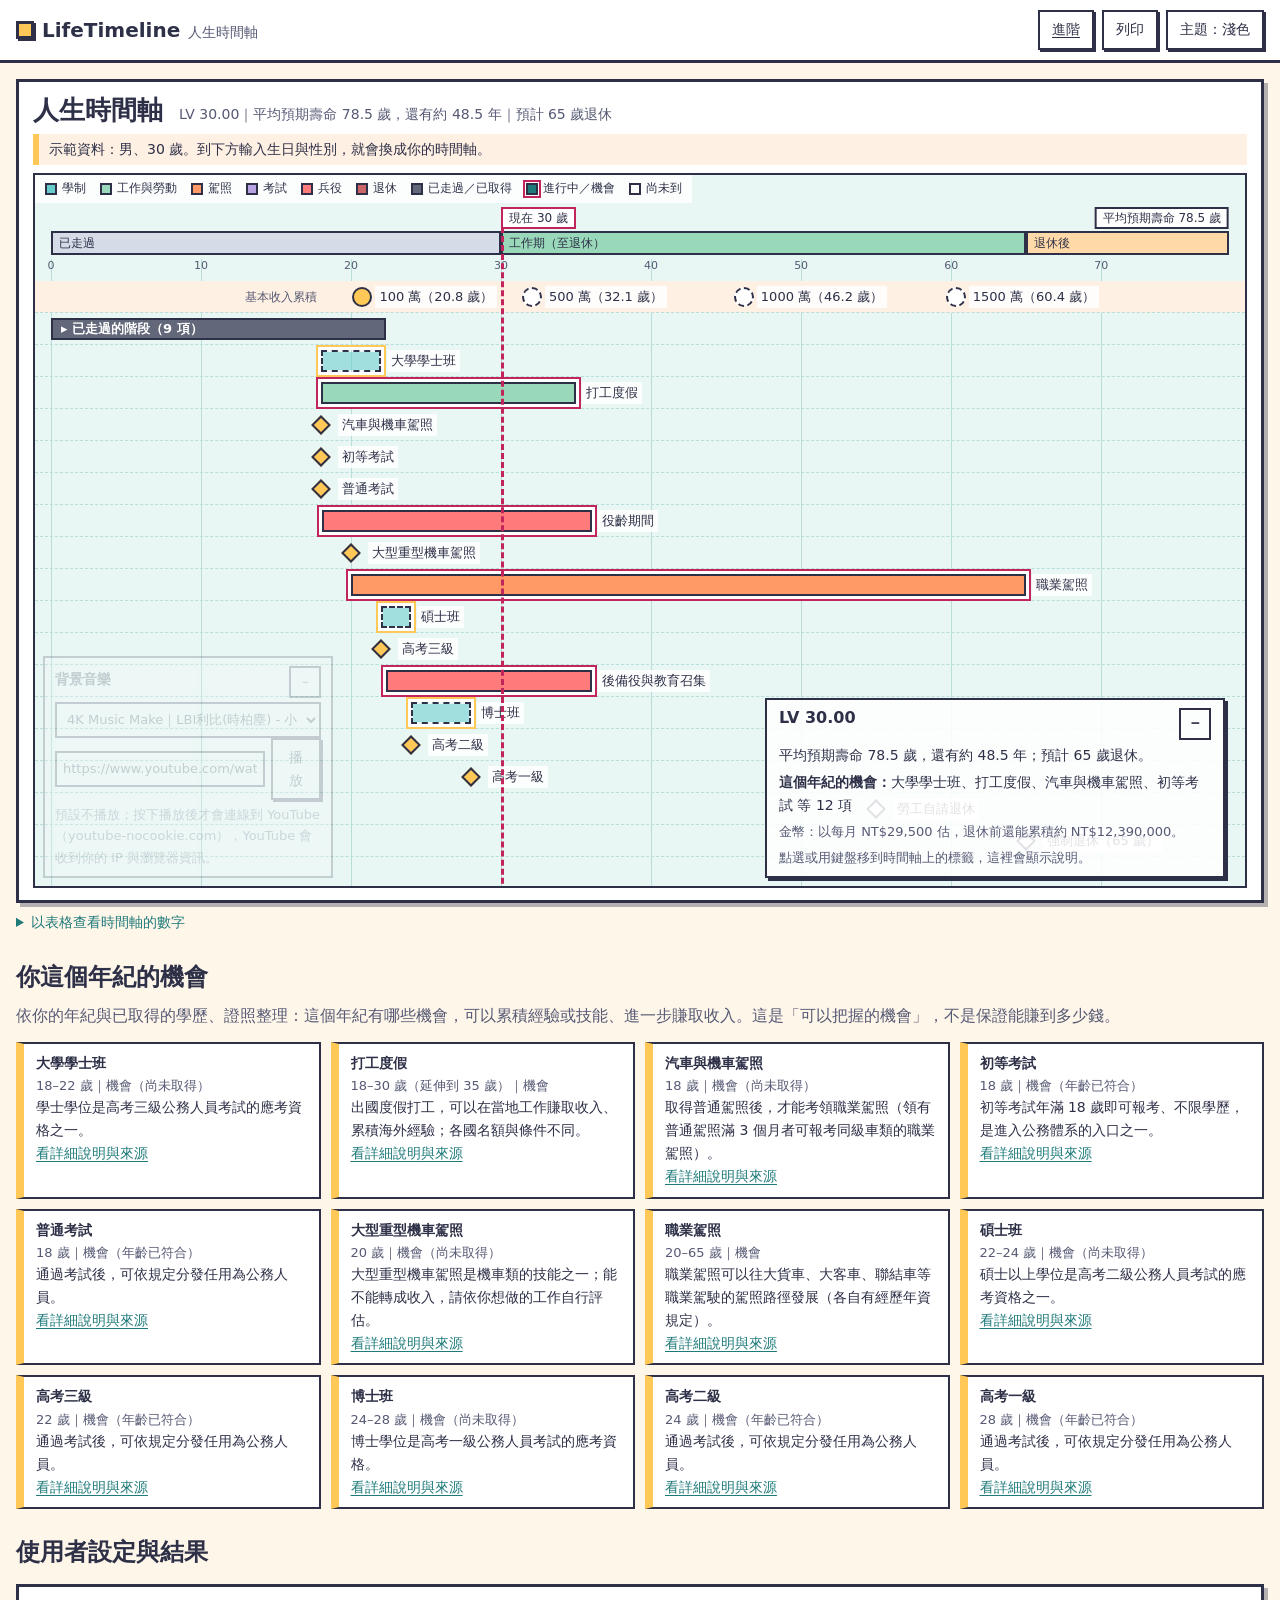
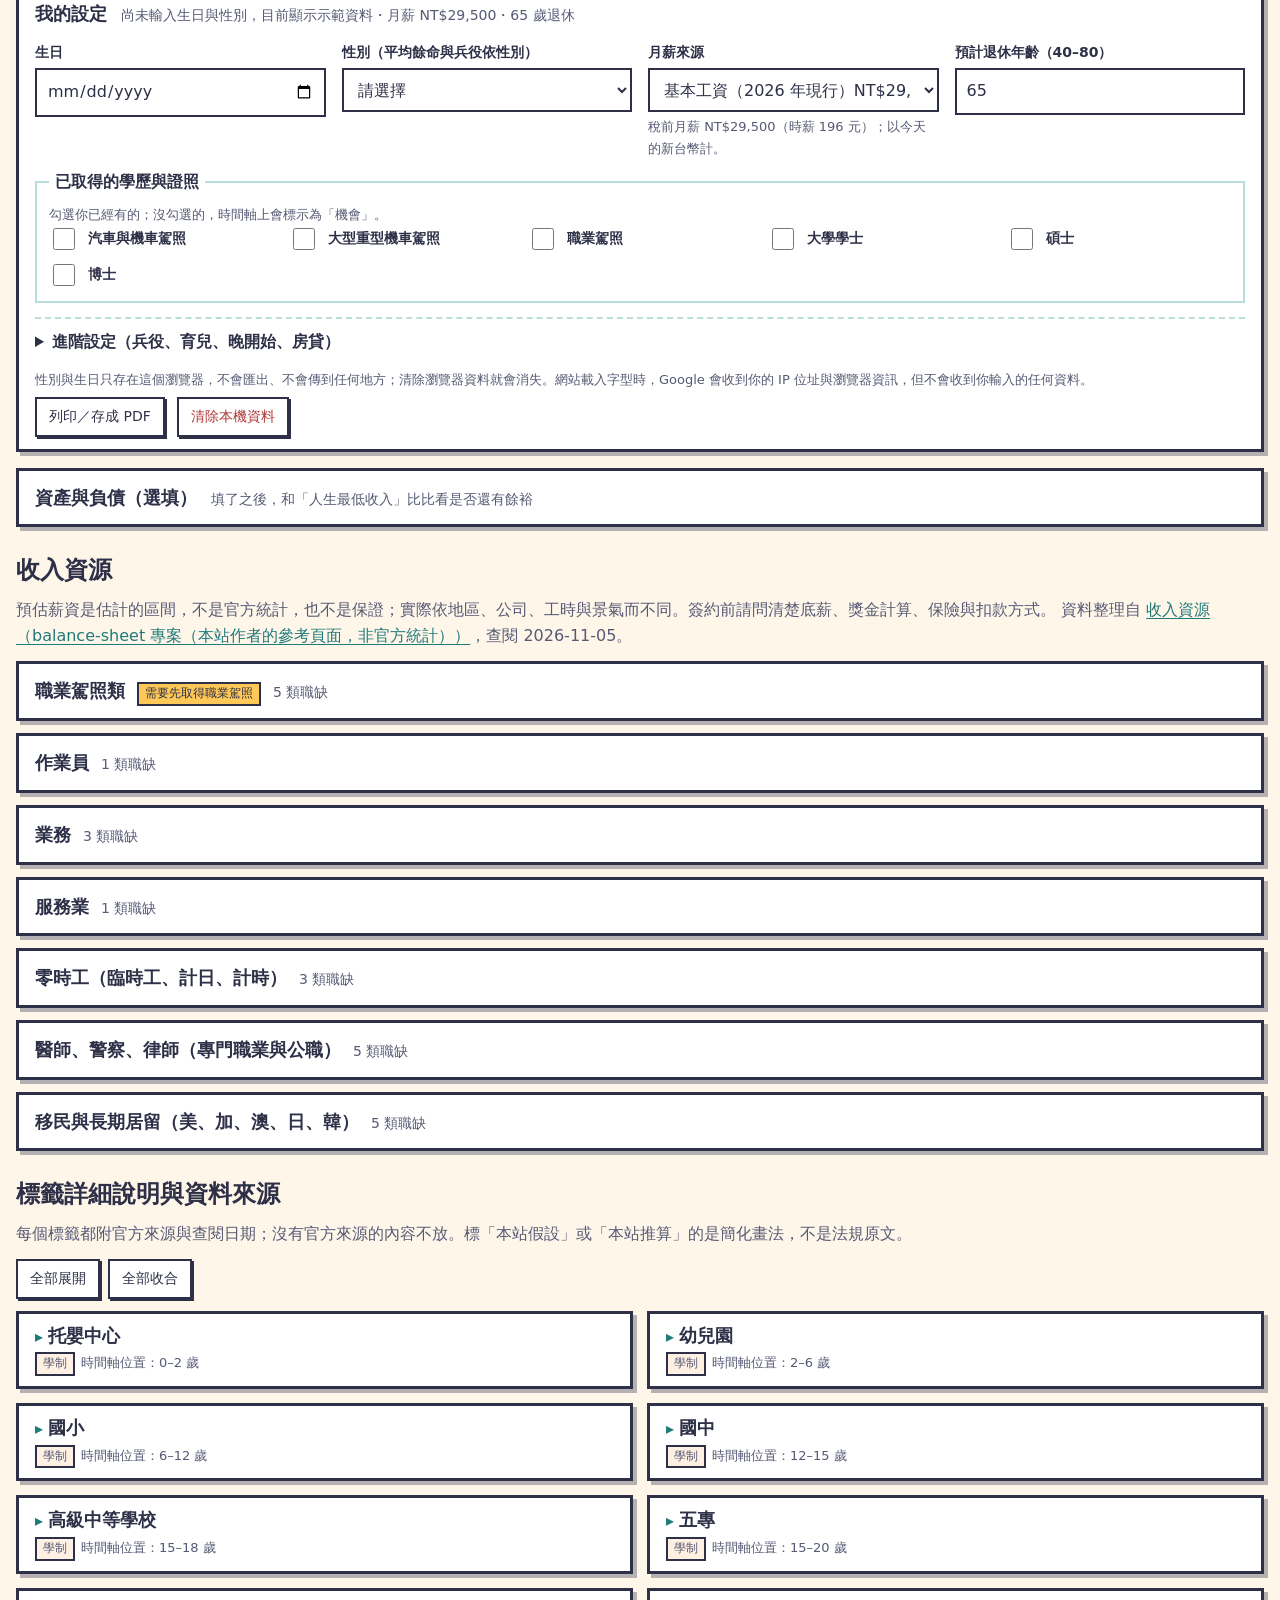
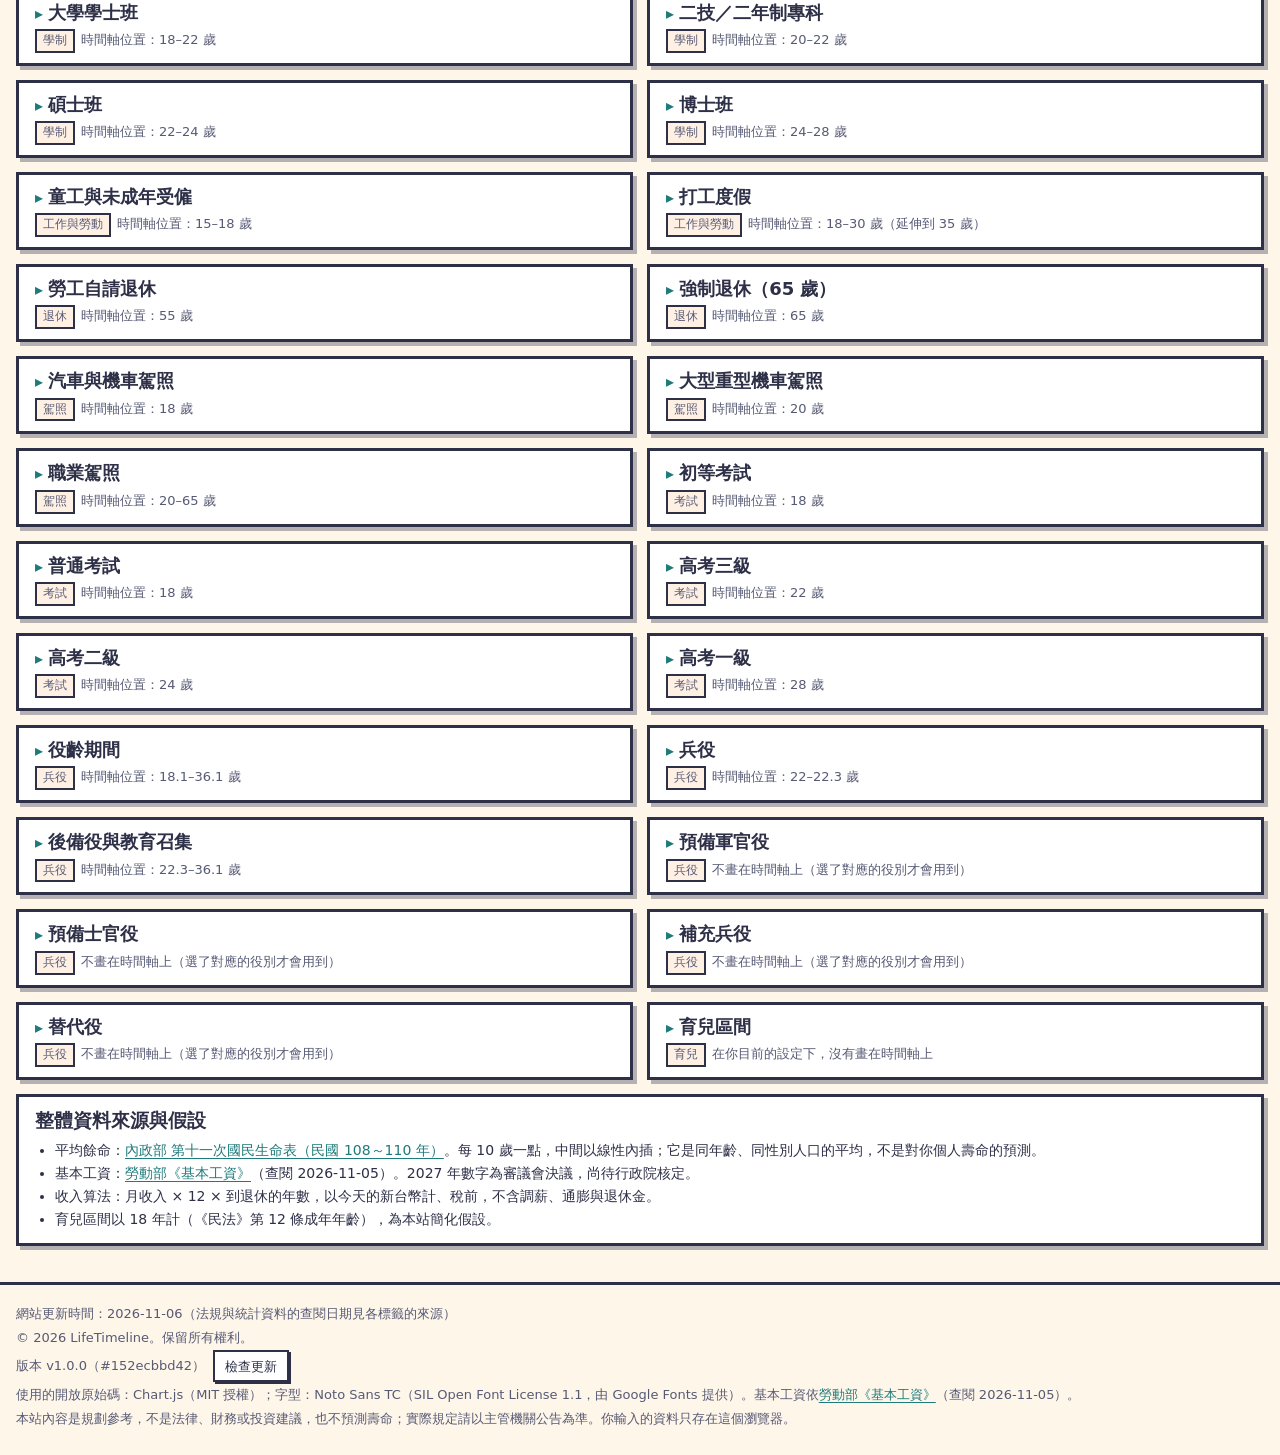
==== commit 122786a3: "feat: implement interactive life timeline app with maps, finance projections, and storage" ====
--- a/index.html
+++ b/index.html
@@ -124,7 +124,7 @@
         </fieldset>
 
         <details class="adv" id="adv">
-          <summary>進階設定（兵役、育兒、晚開始）</summary>
+          <summary>進階設定（兵役、育兒、晚開始、房貸）</summary>
           <fieldset class="group" id="grp-service" hidden>
             <legend>兵役（男性）</legend>
             <div class="grid-form">
@@ -168,6 +168,17 @@
                 <p class="err" id="err-kid-age" role="alert" hidden></p>
               </div>
             </div>
+          </fieldset>
+          <fieldset class="group" id="grp-mortgage">
+            <legend>房貸</legend>
+            <div class="grid-form">
+              <div class="field"><label for="f-mg-amount">房貸金額（NT$，留空代表沒有）</label><input type="number" id="f-mg-amount" inputmode="numeric" min="0" step="1" aria-describedby="err-mortgage"></div>
+              <div class="field"><label for="f-mg-rate">年利率（%）</label><input type="number" id="f-mg-rate" inputmode="decimal" min="0" step="0.01" aria-describedby="err-mortgage"></div>
+              <div class="field"><label for="f-mg-years">年限（年）</label><input type="number" id="f-mg-years" inputmode="numeric" min="1" max="50" step="1" aria-describedby="err-mortgage"></div>
+              <div class="field"><label for="f-mg-start">幾歲開始還款（留空代表現在）</label><input type="number" id="f-mg-start" inputmode="numeric" min="15" max="90" step="1" aria-describedby="err-mortgage"></div>
+            </div>
+            <p class="err" id="err-mortgage" role="alert" hidden></p>
+            <p class="hint" id="mortgage-result">會在時間軸上畫出房貸的年限，並把剩餘的本金與預估利息算進下方「資產與負債」的借款（本息平均攤還）。</p>
           </fieldset>
           <fieldset class="group">
             <legend>晚開始</legend>
--- a/css/style.css
+++ b/css/style.css
@@ -23,6 +23,7 @@
   --k-service: #fe7a7b;
   --k-risk: #f7a8c8;
   --k-kids: #ffd166;
+  --k-money: #8ecae6;
   --curve-main: #2d5aa8;
   --curve-base: #1c7c4f;
   --curve-net: #b03a48;
@@ -63,6 +64,7 @@
     --k-service: #fe7a7b;
     --k-risk: #f7a8c8;
     --k-kids: #ffd166;
+    --k-money: #8ecae6;
     --curve-main: #8db9ff;
     --curve-base: #99d8b9;
     --curve-net: #ff9ca6;
@@ -101,6 +103,7 @@
   --k-service: #fe7a7b;
   --k-risk: #f7a8c8;
   --k-kids: #ffd166;
+  --k-money: #8ecae6;
   --curve-main: #8db9ff;
   --curve-base: #99d8b9;
   --curve-net: #ff9ca6;
@@ -456,7 +459,7 @@
     --bg: #ffffff; --bg2: #ffffff; --surface: #ffffff; --surface2: #f2f2f2; --ink: #000000; --muted: #333333; --line: #000000; --grid: #bdbdbd;
     --accent: #1f7a7a; --gold: #5a3a00; --focus: #9b1c1c; --glass: #ffffff; --shadow: none;
     --past: #666666; --past-ink: #ffffff; --seg-walked: #cfcfcf; --seg-work: #99d8b9; --seg-retired: #ffd9a8; --seg-ink: #000000;
-    --k-stage: #66cccc; --k-work: #99d8b9; --k-license: #ff9966; --k-exam: #b9a3e3; --k-retire: #cc6666; --k-service: #fe7a7b; --k-risk: #f7a8c8; --k-kids: #ffd166;
+    --k-stage: #66cccc; --k-work: #99d8b9; --k-license: #ff9966; --k-exam: #b9a3e3; --k-retire: #cc6666; --k-service: #fe7a7b; --k-risk: #f7a8c8; --k-kids: #ffd166; --k-money: #8ecae6;
   }
   html, body { background: #fff; color: #000; font-size: 11pt; }
   * { -webkit-print-color-adjust: exact; print-color-adjust: exact; box-shadow: none !important; animation: none !important; }
@@ -506,3 +509,9 @@
 .lv-5 .is-on { background: #a8e6d6; }
 .lv-head { margin: 10px 0 4px; font-size: 16px; }
 .lv-advice { margin: 4px 0 6px; padding-left: 20px; }
+
+/* ---- 基本收入累積里程（金幣）與房貸設定 ---- */
+.mile-row { background: var(--surface2); }
+.mile { position: absolute; top: 6px; width: 20px; height: 20px; border-radius: 50%; background: var(--surface); border: 2px dashed var(--line); box-sizing: border-box; }
+.mile.is-reached { background: var(--coin); border-style: solid; }
+.mile-title { position: absolute; top: 5px; width: 84px; font-size: 12px; line-height: 22px; text-align: right; color: var(--muted); white-space: nowrap; pointer-events: none; }
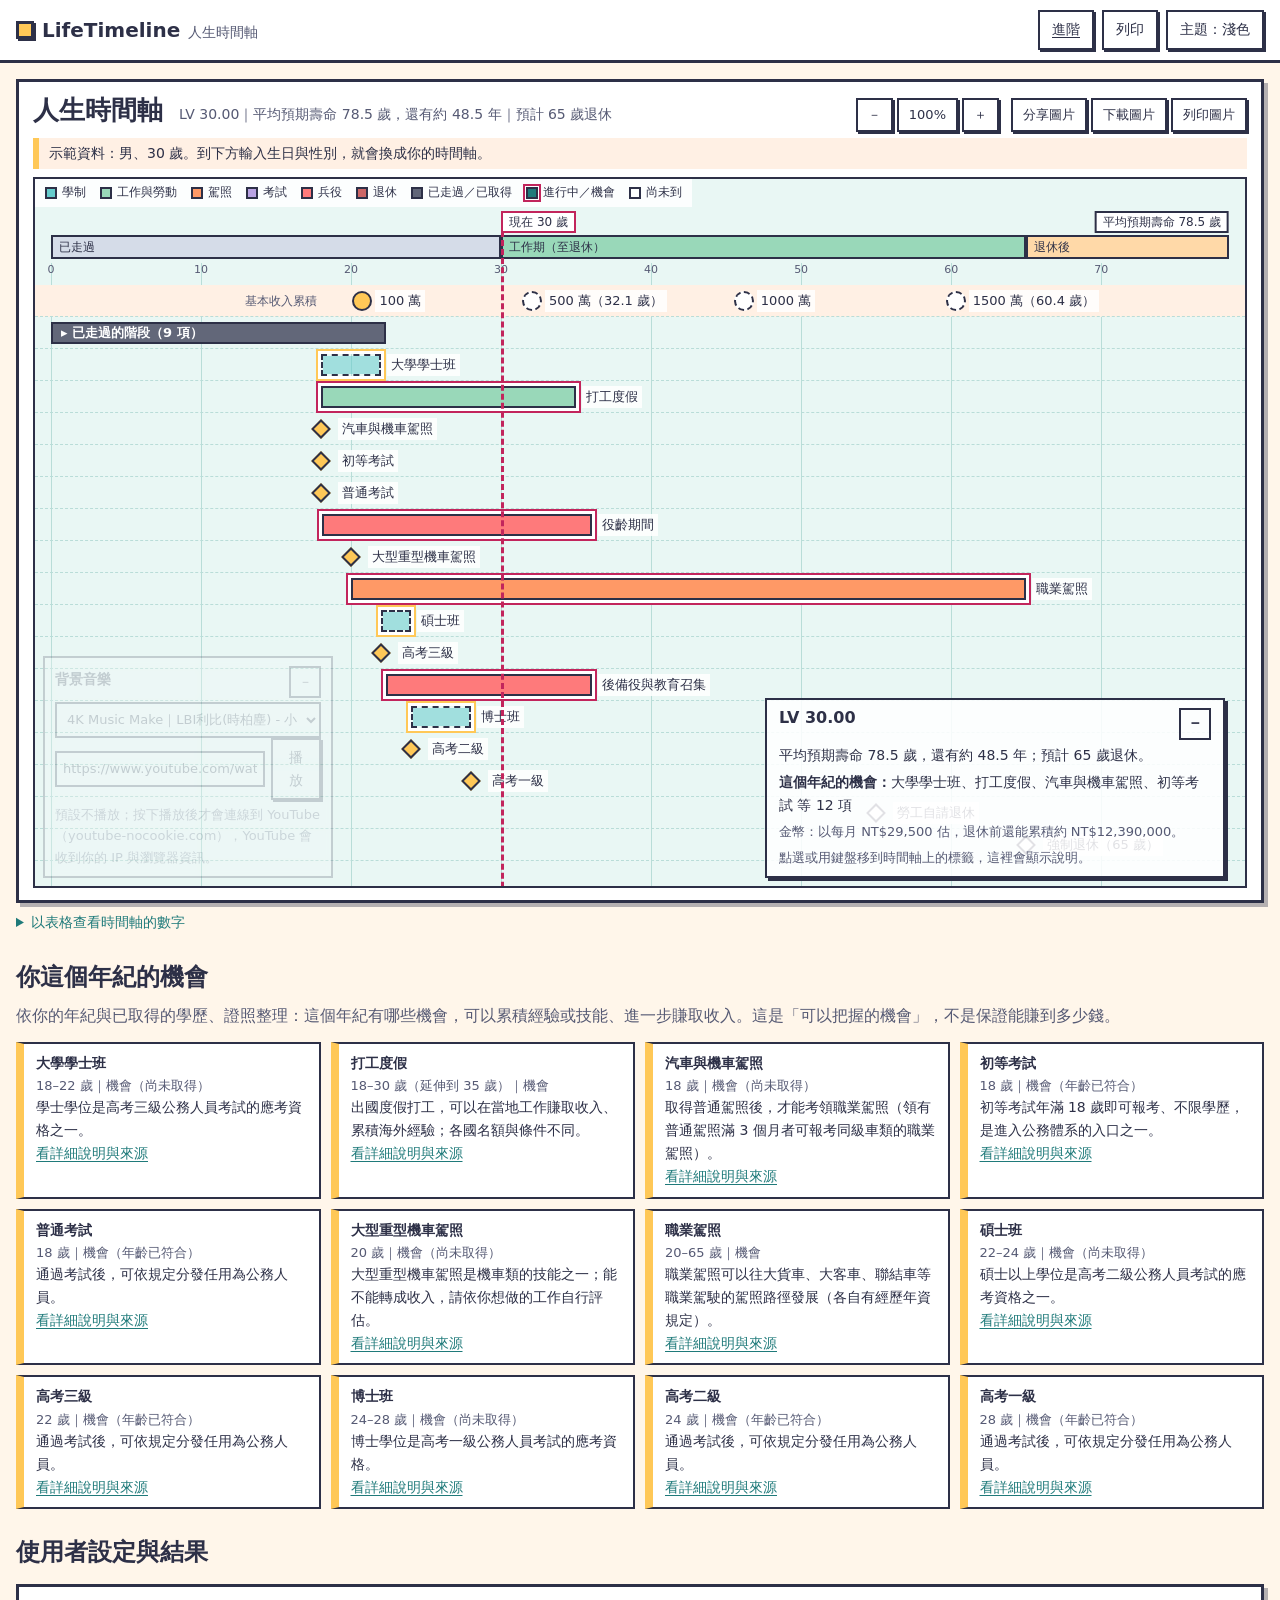
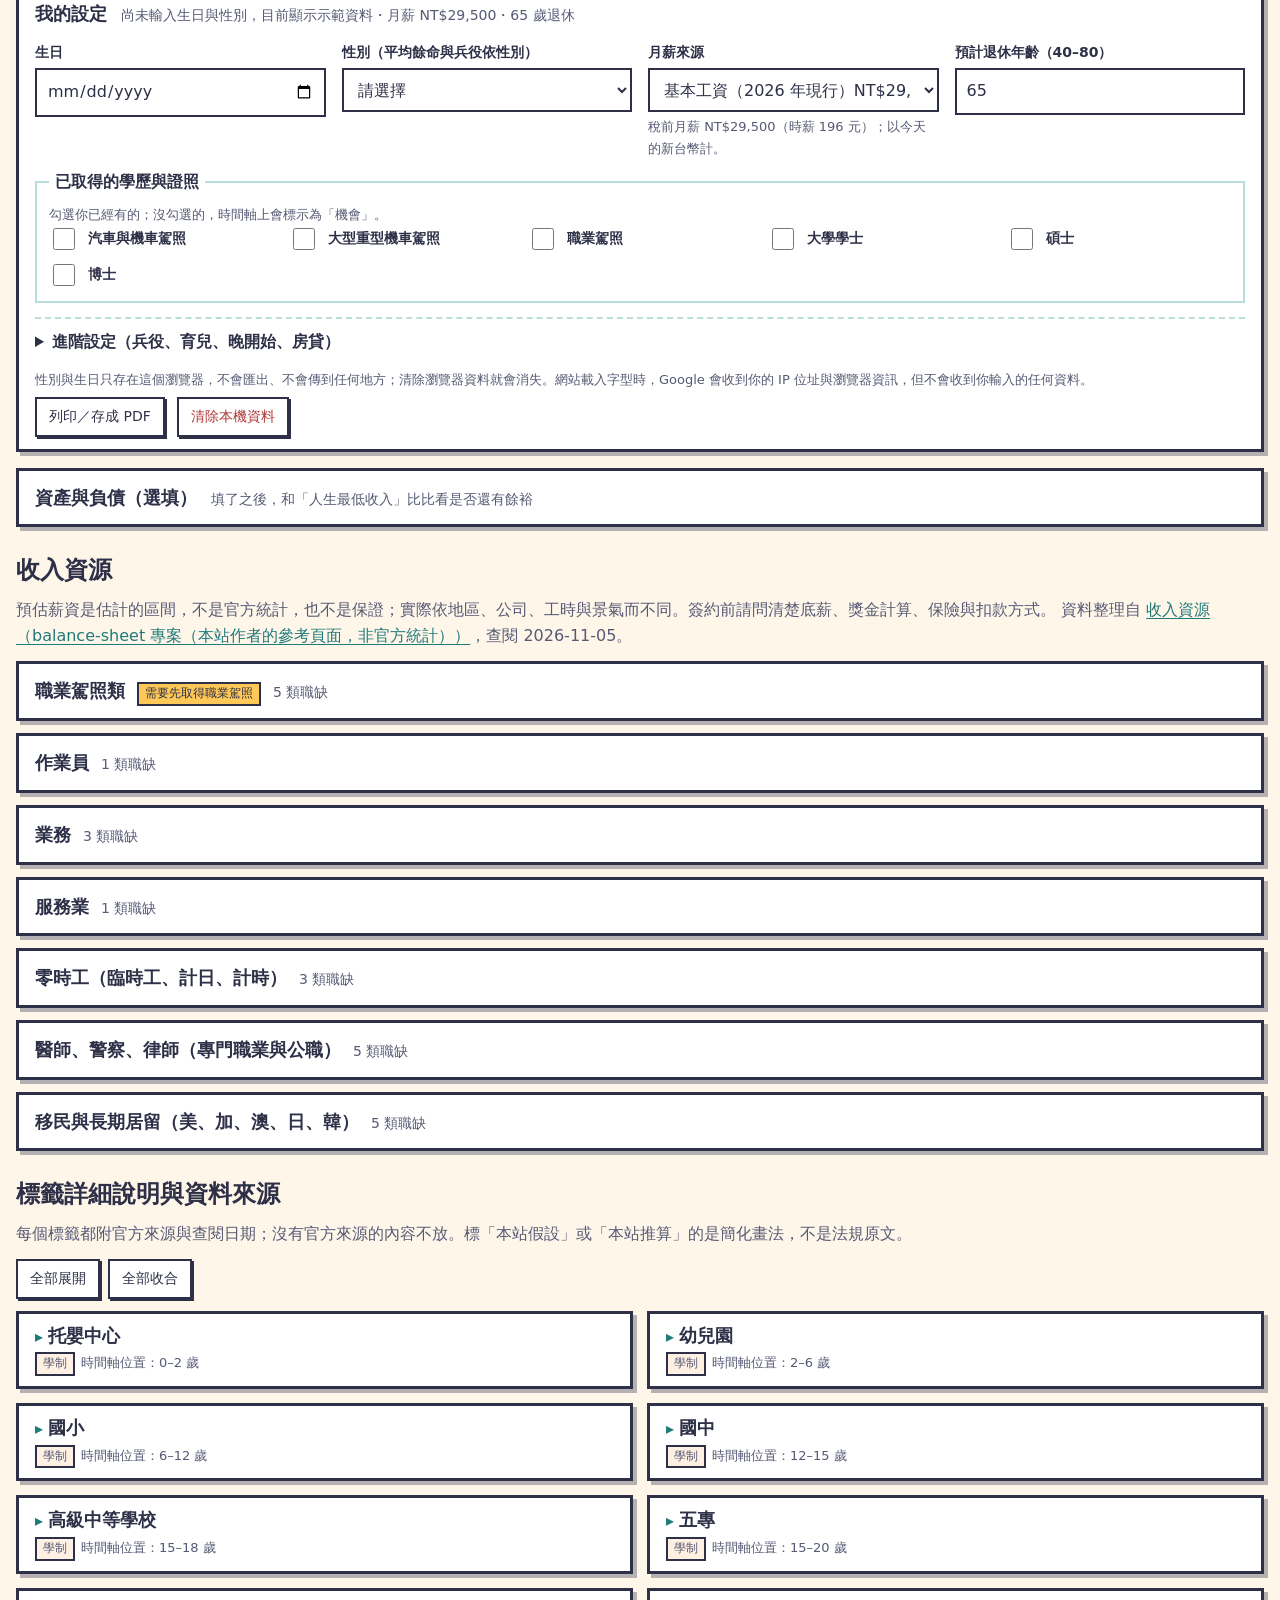
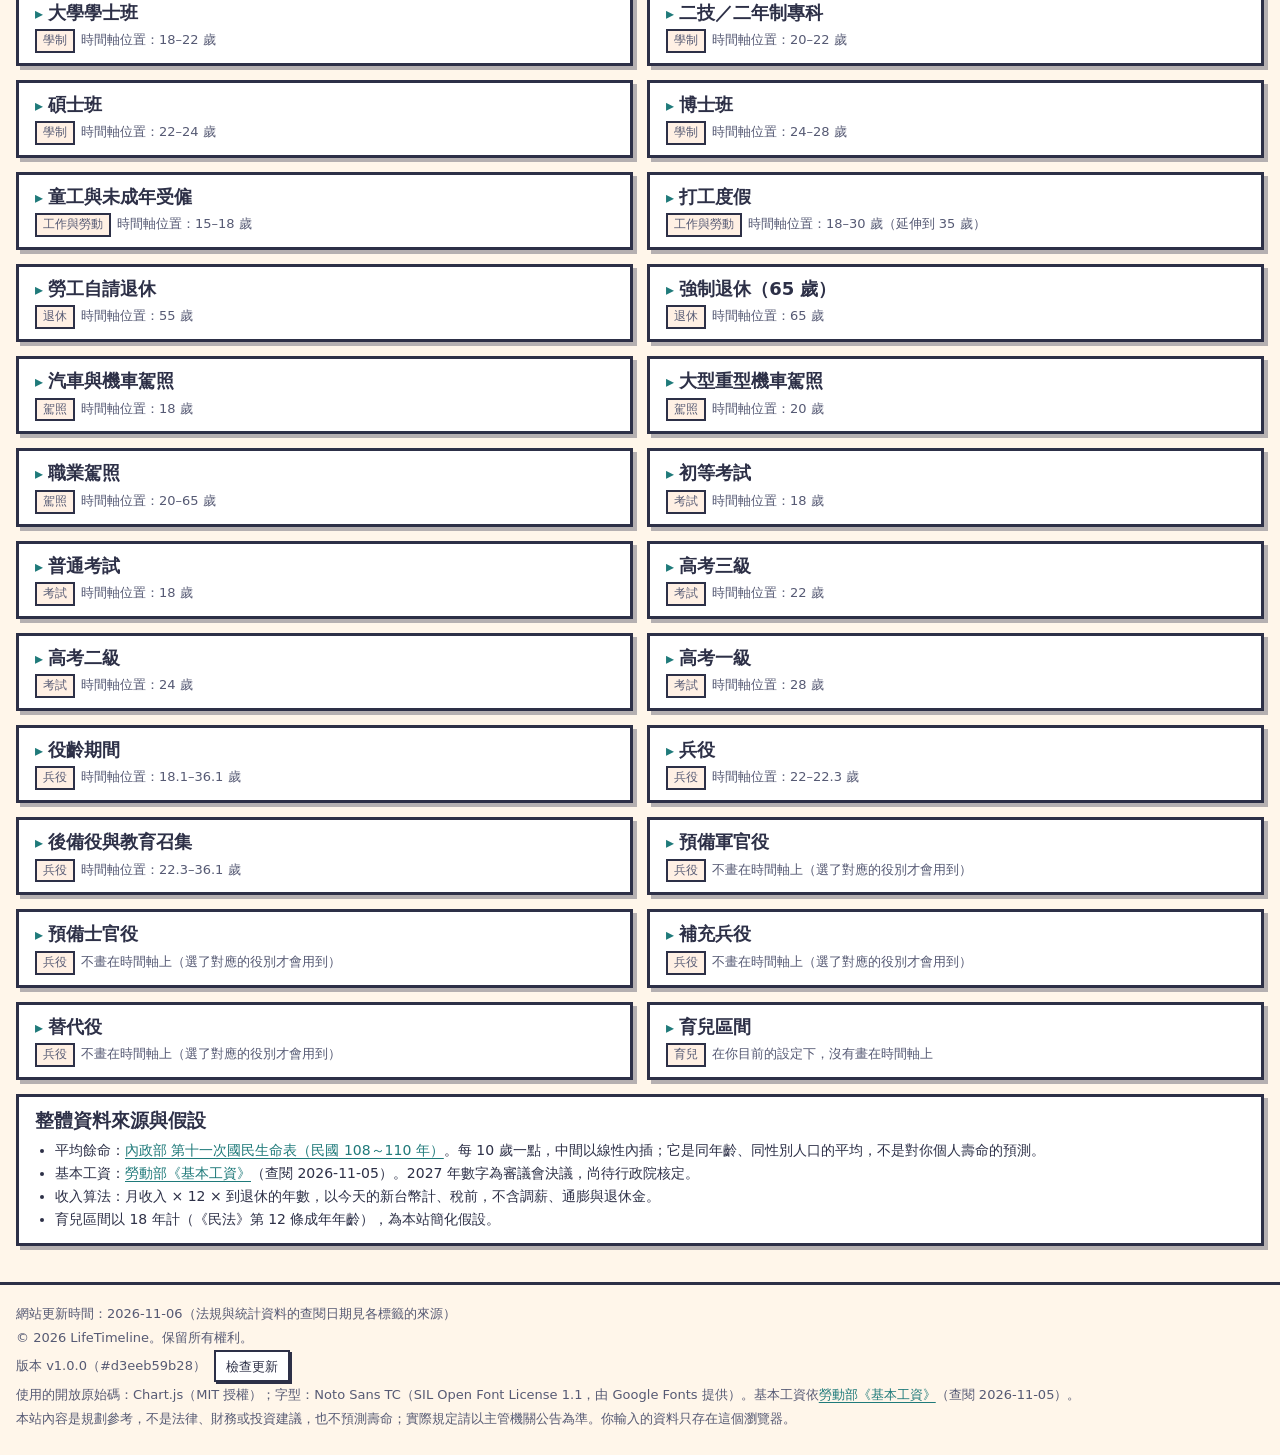
==== commit 5efd6f9a: "feat: add core application logic, UI components, and styles for LifeTimeline" ====
--- a/index.html
+++ b/index.html
@@ -41,6 +41,18 @@
     <div class="stage-top">
       <h1 id="stage-title" class="stage-title">人生時間軸</h1>
       <p id="stage-sub" class="stage-sub"></p>
+      <div class="tl-tools no-print" role="toolbar" aria-label="時間軸工具">
+        <span class="tl-tools-grp" role="group" aria-label="縮放">
+          <button type="button" class="btn" id="tl-zoom-out" aria-label="縮小時間軸">－</button>
+          <button type="button" class="btn" id="tl-zoom-reset" aria-label="還原縮放">100%</button>
+          <button type="button" class="btn" id="tl-zoom-in" aria-label="放大時間軸">＋</button>
+        </span>
+        <span class="tl-tools-grp" role="group" aria-label="圖片">
+          <button type="button" class="btn" id="tl-share">分享圖片</button>
+          <button type="button" class="btn" id="tl-download">下載圖片</button>
+          <button type="button" class="btn" id="tl-print-img">列印圖片</button>
+        </span>
+      </div>
     </div>
     <p id="demo-note" class="demo-note" hidden>示範資料：男、30 歲。到下方輸入生日與性別，就會換成你的時間軸。</p>
     <div id="landscape-hint" class="hint-bar no-print" role="note" hidden>
@@ -304,6 +316,7 @@
 
 <div id="toasts" class="toasts no-print" role="status" aria-live="polite"></div>
 <noscript><p class="noscript">此網站需要啟用 JavaScript。資料只存在你的瀏覽器中，不會上傳。</p></noscript>
+<div class="print-sheet" id="print-sheet" aria-hidden="true"><img id="print-img" alt="人生時間軸圖片" width="1000"></div>
 <script type="module" src="js/app.js"></script>
 </body>
 </html>
--- a/css/style.css
+++ b/css/style.css
@@ -189,7 +189,7 @@
   background:
     linear-gradient(var(--bg2), var(--bg2)),
     var(--bg2);
-  overscroll-behavior: contain;
+  overscroll-behavior: contain; touch-action: pan-x pan-y;
 }
 .stage-map:focus-visible { outline-offset: -3px; }
 .tl { position: relative; min-width: 100%; }
@@ -454,7 +454,11 @@
 
 /* ---- 列印：強制淺色、隱藏互動元件、時間軸展開 ---- */
 @page { size: A4 landscape; margin: 10mm; }
+.print-sheet { display: none; }
 @media print {
+  body.print-image > *:not(.print-sheet) { display: none !important; }
+  body.print-image .print-sheet { display: block !important; }
+  .print-sheet img { display: block; margin: 0 auto; width: auto; max-width: 100%; max-height: 188mm; height: auto; }
   :root, :root[data-theme="dark"] {
     --bg: #ffffff; --bg2: #ffffff; --surface: #ffffff; --surface2: #f2f2f2; --ink: #000000; --muted: #333333; --line: #000000; --grid: #bdbdbd;
     --accent: #1f7a7a; --gold: #5a3a00; --focus: #9b1c1c; --glass: #ffffff; --shadow: none;
@@ -512,6 +516,24 @@
 
 /* ---- 基本收入累積里程（金幣）與房貸設定 ---- */
 .mile-row { background: var(--surface2); }
-.mile { position: absolute; top: 6px; width: 20px; height: 20px; border-radius: 50%; background: var(--surface); border: 2px dashed var(--line); box-sizing: border-box; }
+.mile { position: absolute; top: 6px; width: 20px; height: 20px; padding: 0; margin: 0; border-radius: 50%; background: var(--surface); border: 2px dashed var(--line); box-sizing: border-box; cursor: pointer; font: inherit; }
+.mile::after { content: ""; position: absolute; inset: -8px; }
+.mile:hover { filter: brightness(1.1); }
 .mile.is-reached { background: var(--coin); border-style: solid; }
 .mile-title { position: absolute; top: 5px; width: 84px; font-size: 12px; line-height: 22px; text-align: right; color: var(--muted); white-space: nowrap; pointer-events: none; }
+
+/* ---- 時間軸工具列（縮放、圖片） ---- */
+.tl-tools { margin-left: auto; display: flex; flex-wrap: wrap; gap: 6px 12px; align-items: center; }
+.tl-tools-grp { display: inline-flex; gap: 4px; }
+.tl-tools .btn { white-space: nowrap; }
+.tl-tools .btn { min-height: 34px; padding: 2px 10px; font-size: 13px; }
+#tl-zoom-reset { min-width: 56px; }
+@media (max-width: 720px) {
+  .tl-tools { margin-left: 0; width: 100%; flex-wrap: nowrap; justify-content: space-between; gap: 6px; }
+  .tl-tools .btn { min-height: 40px; padding: 2px 6px; font-size: 12px; min-width: 0; white-space: nowrap; }
+  #tl-zoom-reset { min-width: 50px; }
+}
+
+.code-block { margin: 10px 0; padding: 10px 12px; max-height: 340px; overflow: auto; background: var(--surface2); border: 2px solid var(--line); font-size: 12px; line-height: 1.5; tab-size: 2; }
+.code-block code { background: transparent; padding: 0; white-space: pre; }
+#adv-format .table-wrap { margin-top: 10px; }
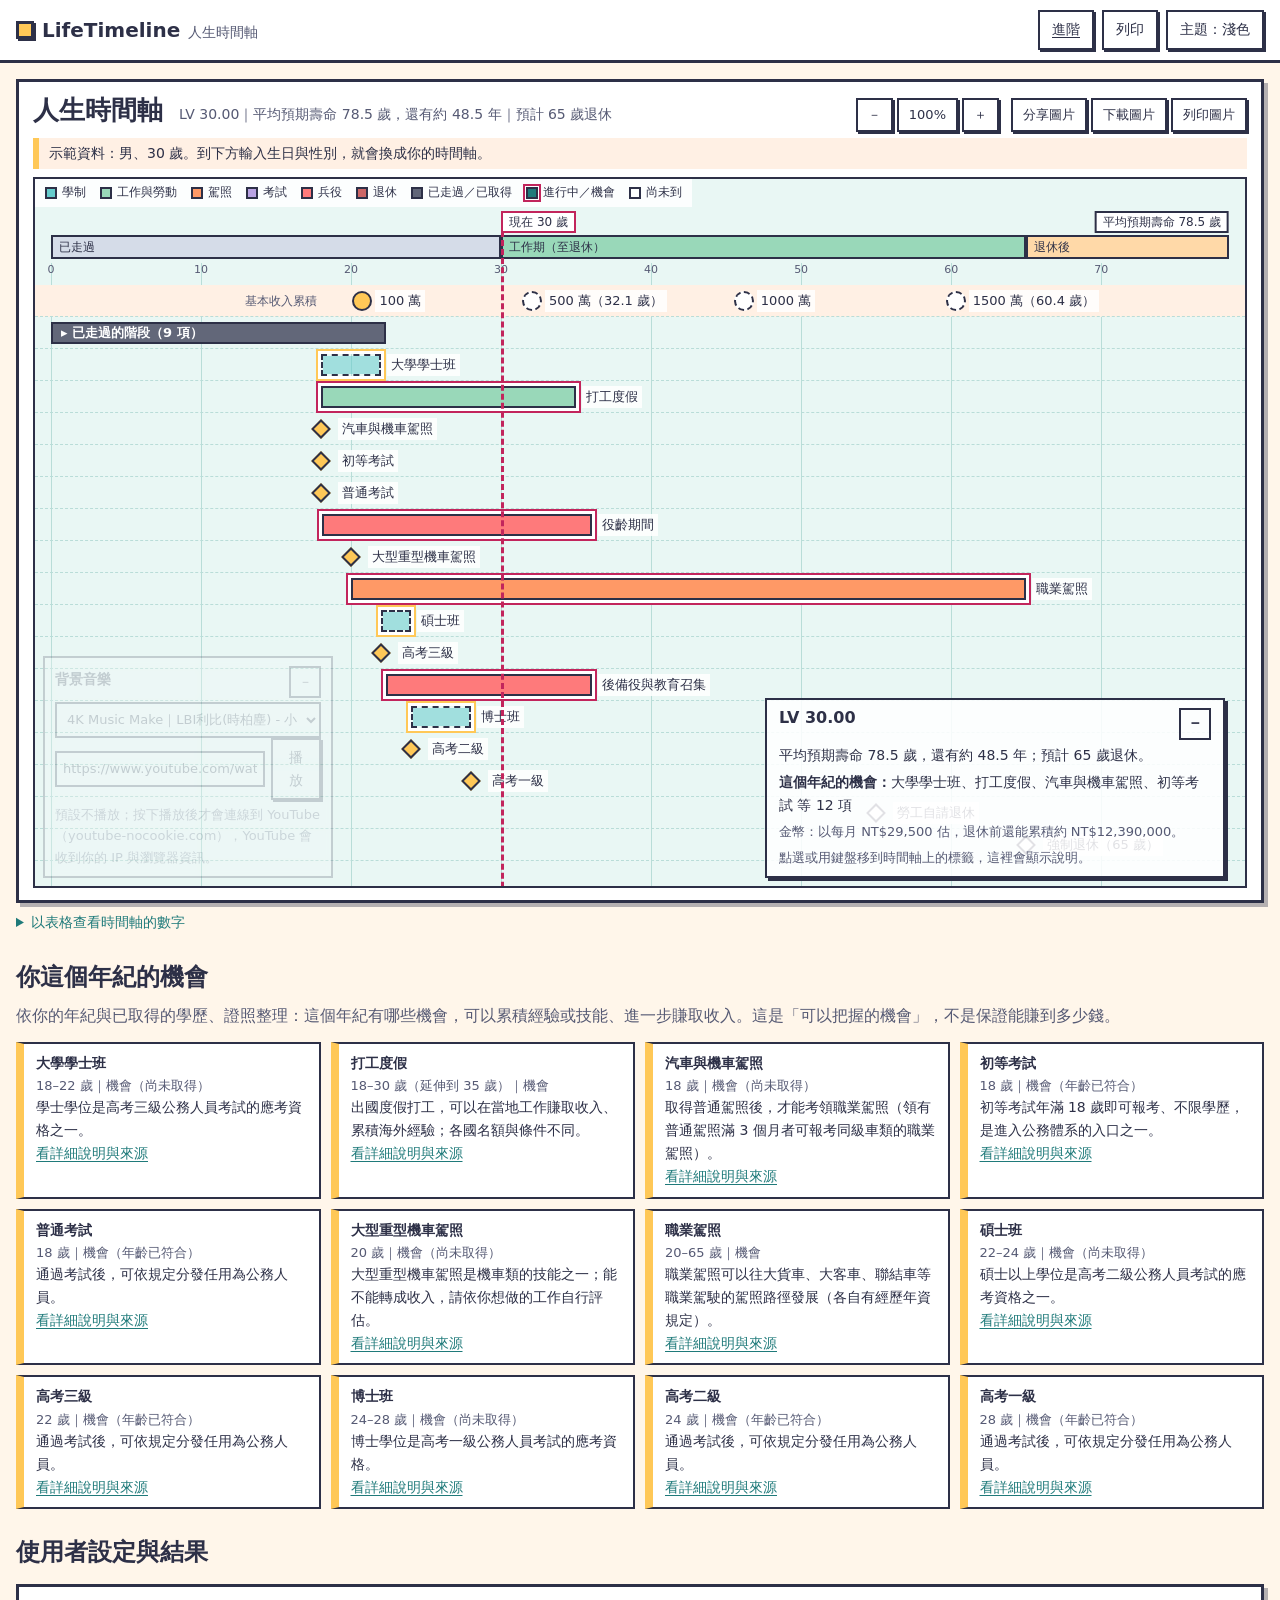
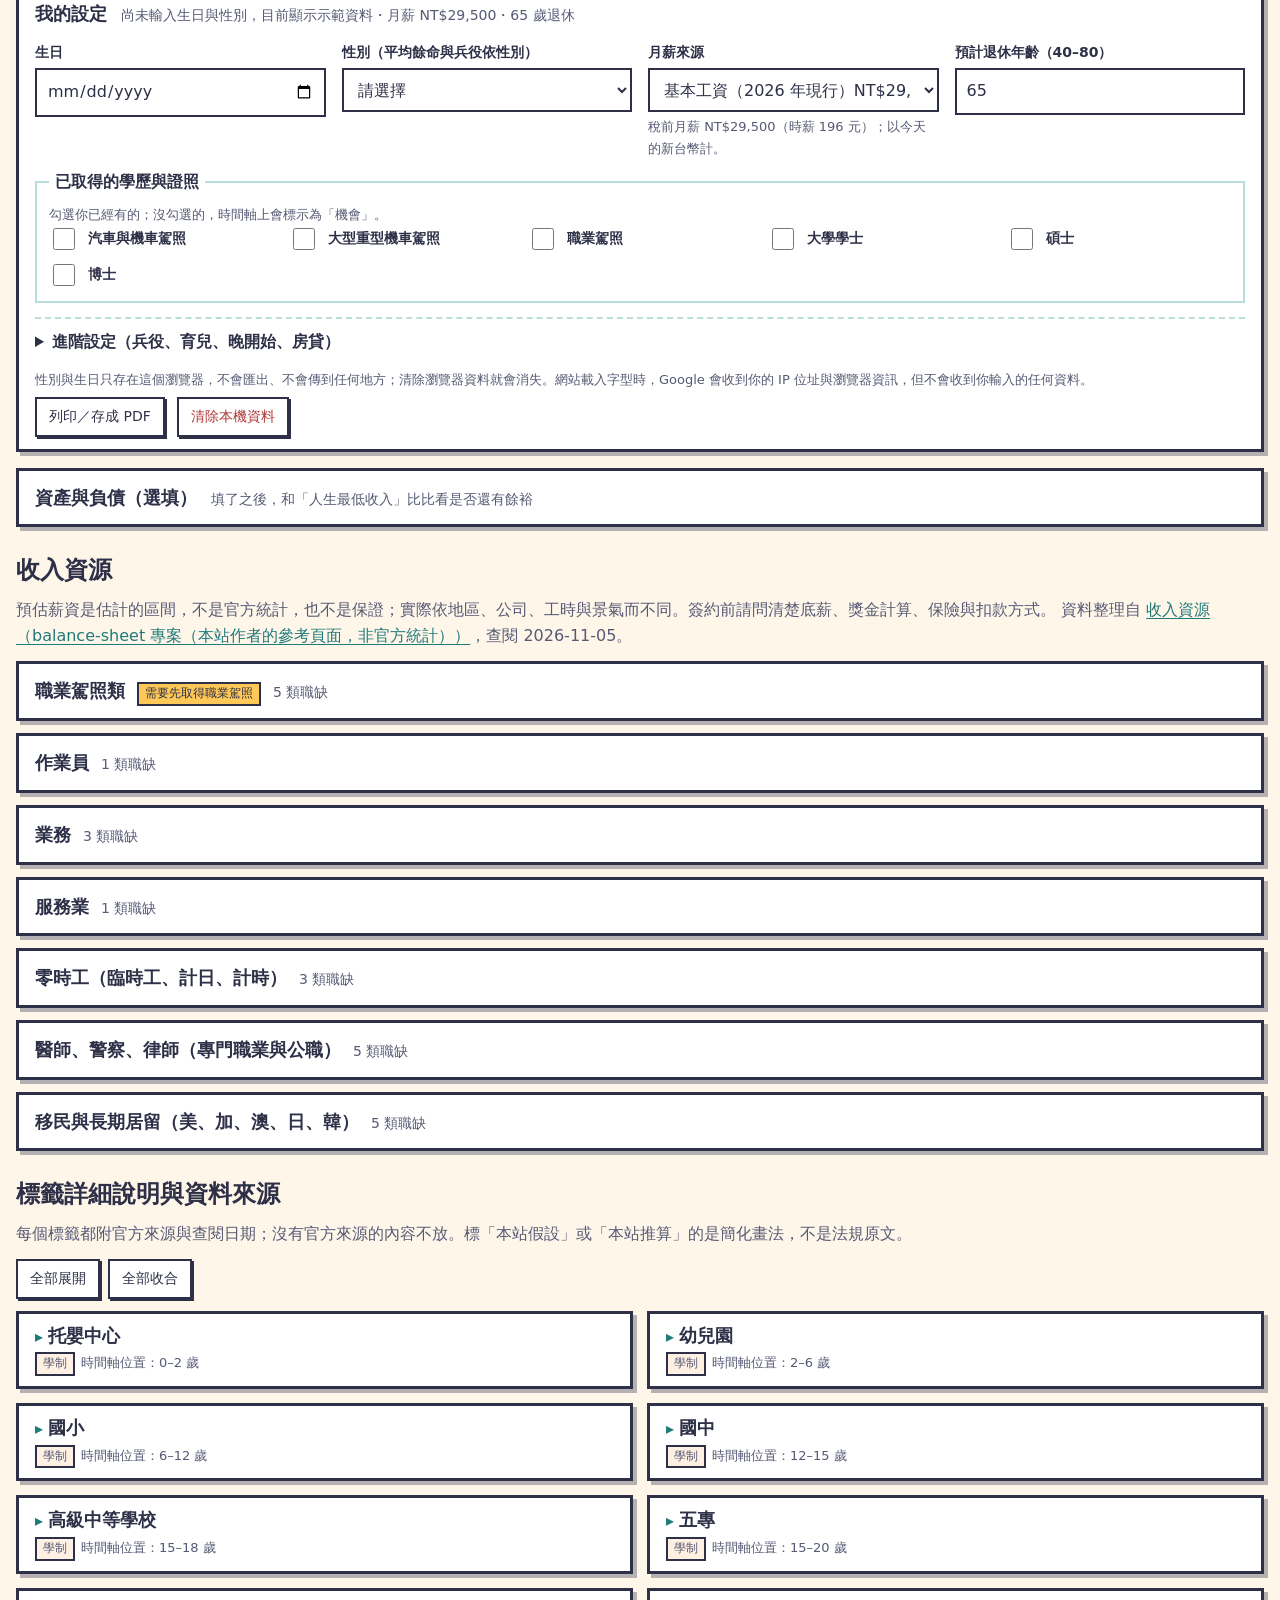
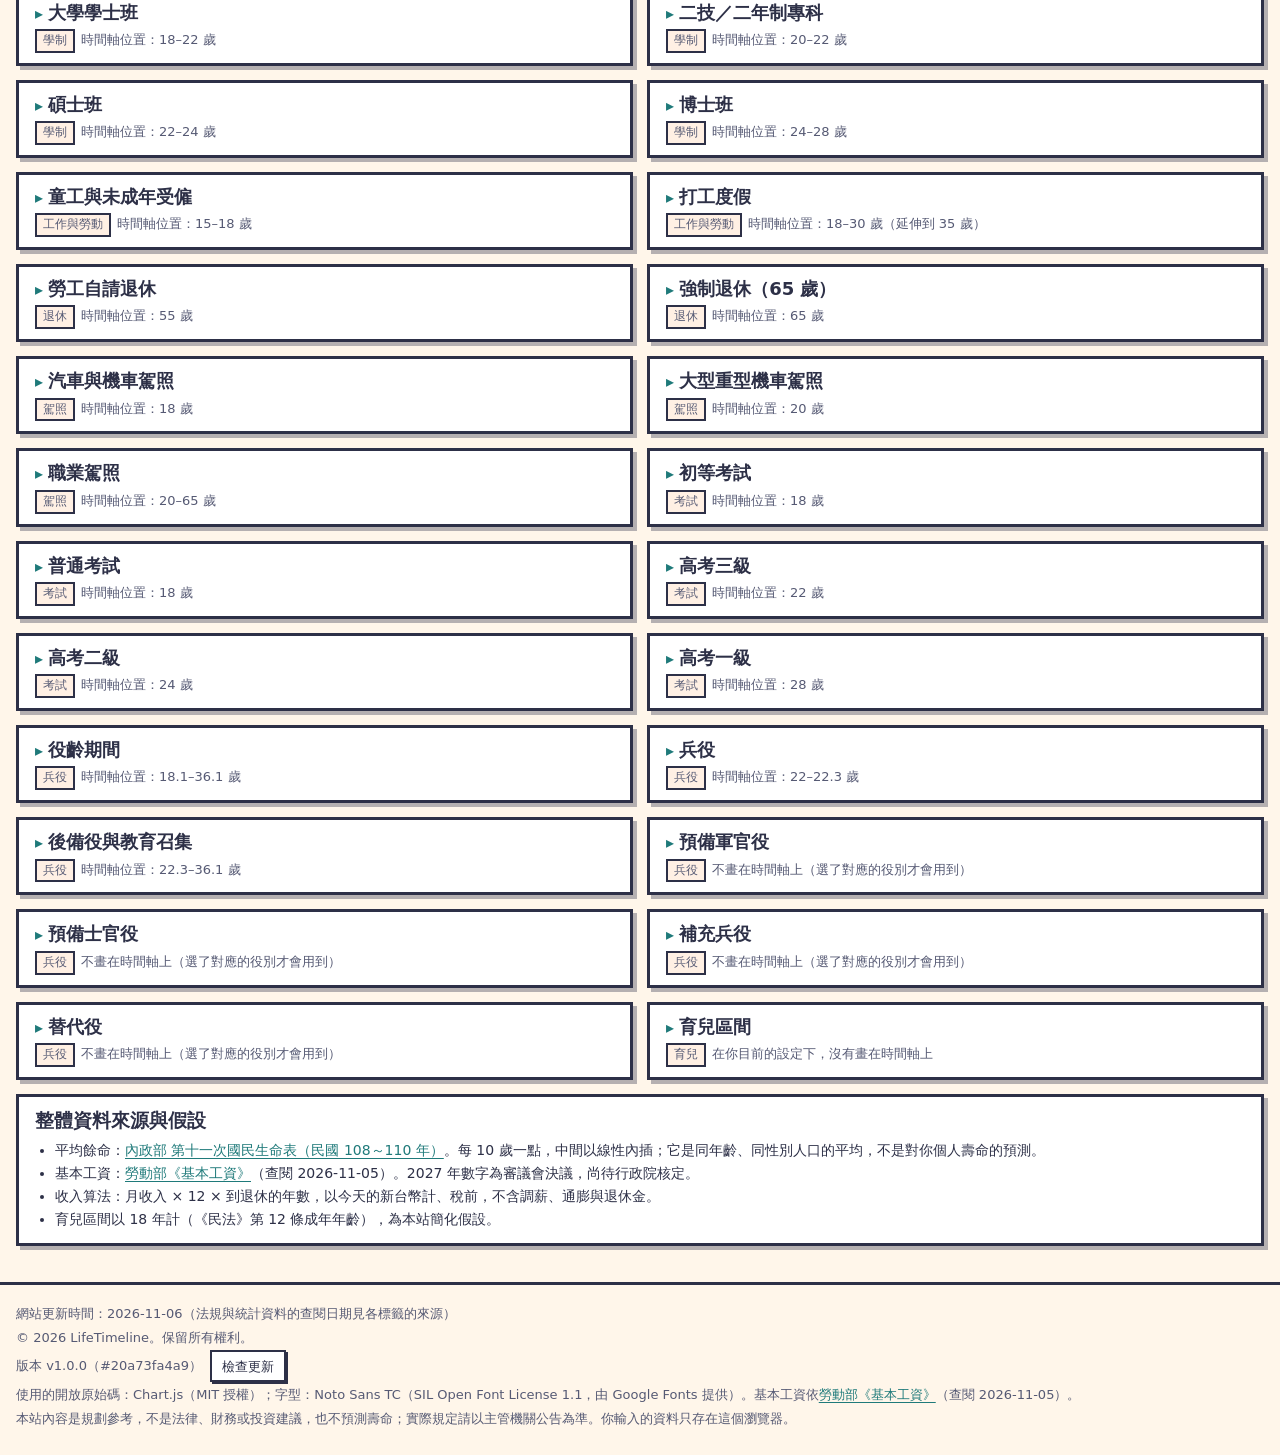
==== commit 56c76a4a: "feat: implement core timeline UI, data structures, and styling" ====
--- a/index.html
+++ b/index.html
@@ -45,7 +45,7 @@
         <span class="tl-tools-grp" role="group" aria-label="縮放">
           <button type="button" class="btn" id="tl-zoom-out" aria-label="縮小時間軸">－</button>
           <button type="button" class="btn" id="tl-zoom-reset" aria-label="還原縮放">100%</button>
-          <button type="button" class="btn" id="tl-zoom-in" aria-label="放大時間軸">＋</button>
+          <button type="button" class="btn" id="tl-zoom-in" aria-label="放大時間軸（放大到 400% 會顯示每個年級）" title="放大到 400% 會顯示每個年級">＋</button>
         </span>
         <span class="tl-tools-grp" role="group" aria-label="圖片">
           <button type="button" class="btn" id="tl-share">分享圖片</button>
--- a/css/style.css
+++ b/css/style.css
@@ -537,3 +537,9 @@
 .code-block { margin: 10px 0; padding: 10px 12px; max-height: 340px; overflow: auto; background: var(--surface2); border: 2px solid var(--line); font-size: 12px; line-height: 1.5; tab-size: 2; }
 .code-block code { background: transparent; padding: 0; white-space: pre; }
 #adv-format .table-wrap { margin-top: 10px; }
+
+/* ---- 放大到 400%：學制橫條每年一格 ---- */
+.yr { position: absolute; top: 0; bottom: 0; display: flex; align-items: center; justify-content: center; border-left: 1px solid var(--line); pointer-events: none; box-sizing: border-box; }
+.yr.is-first { border-left: 0; }
+.yr i { font-style: normal; font-size: 11px; line-height: 16px; padding: 0 1px; background: var(--glass); color: var(--ink); white-space: nowrap; }
+.yr.is-reserve i { color: var(--muted); }
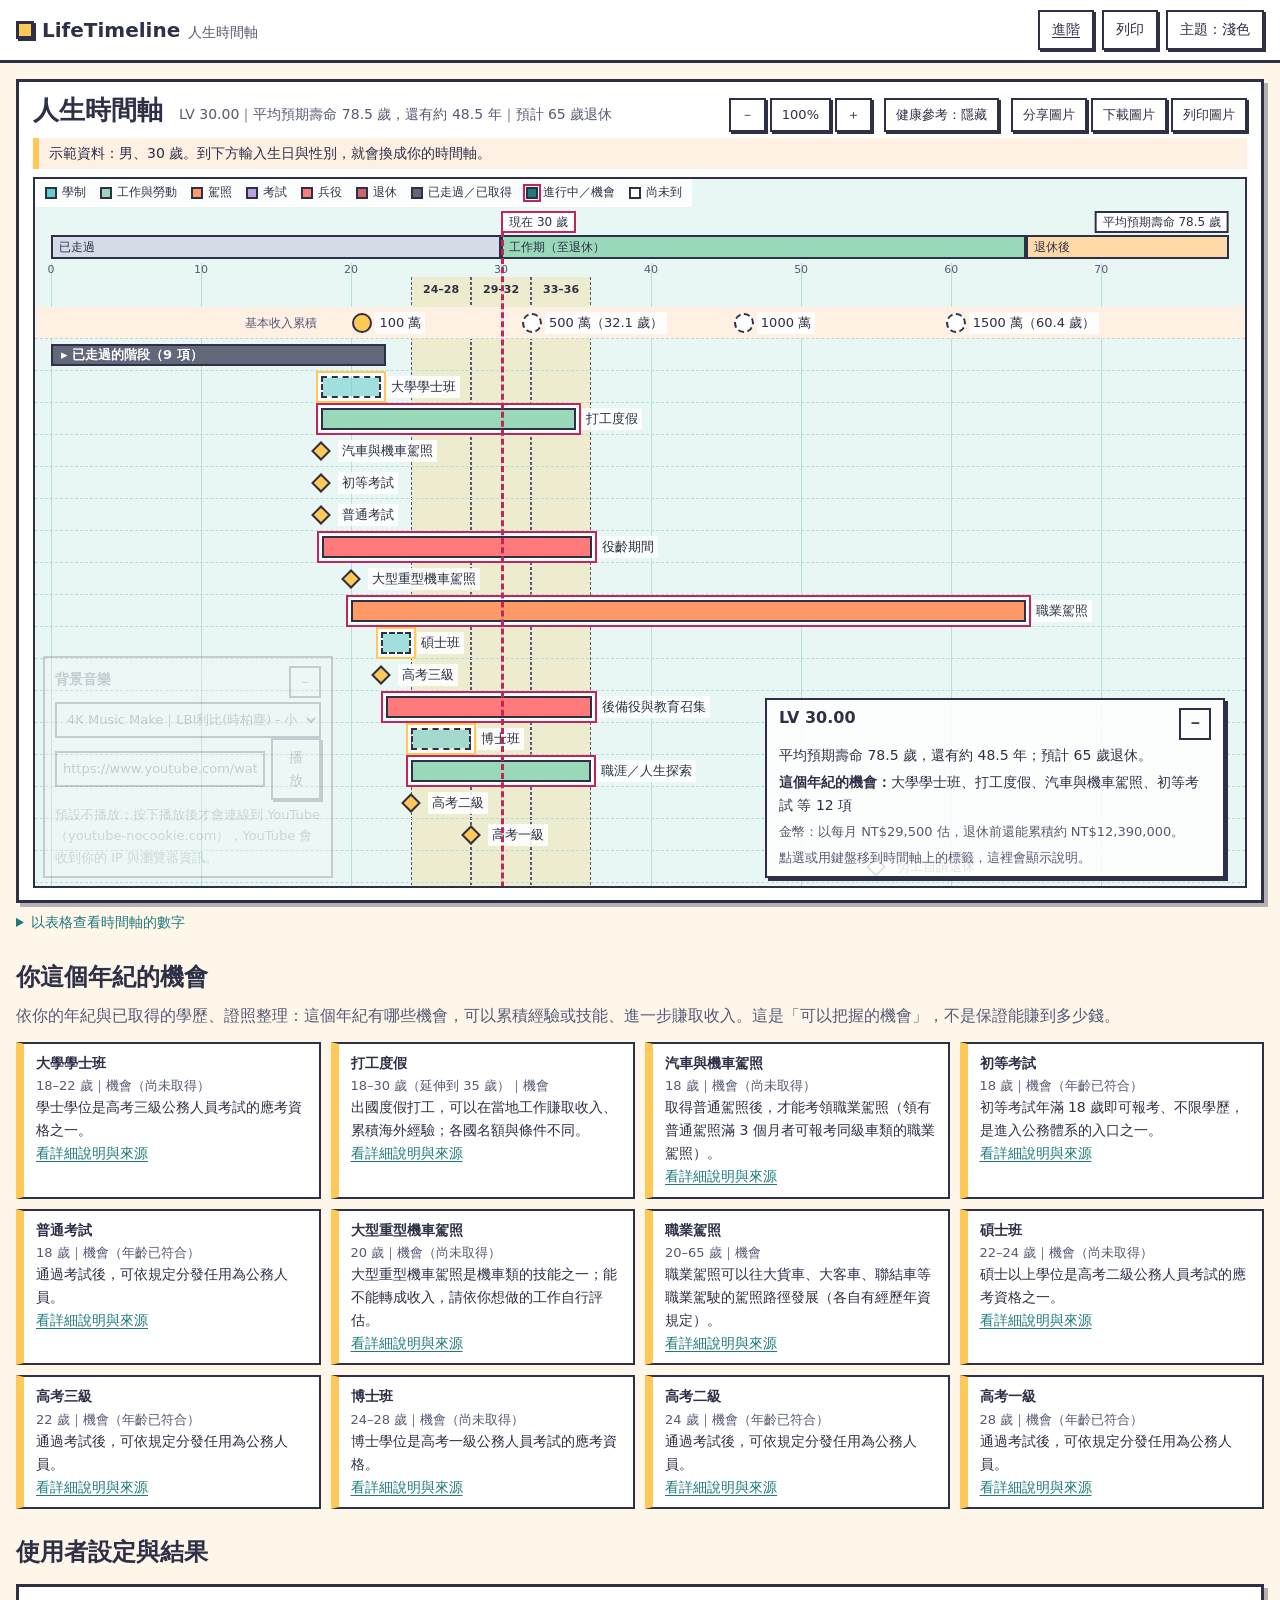
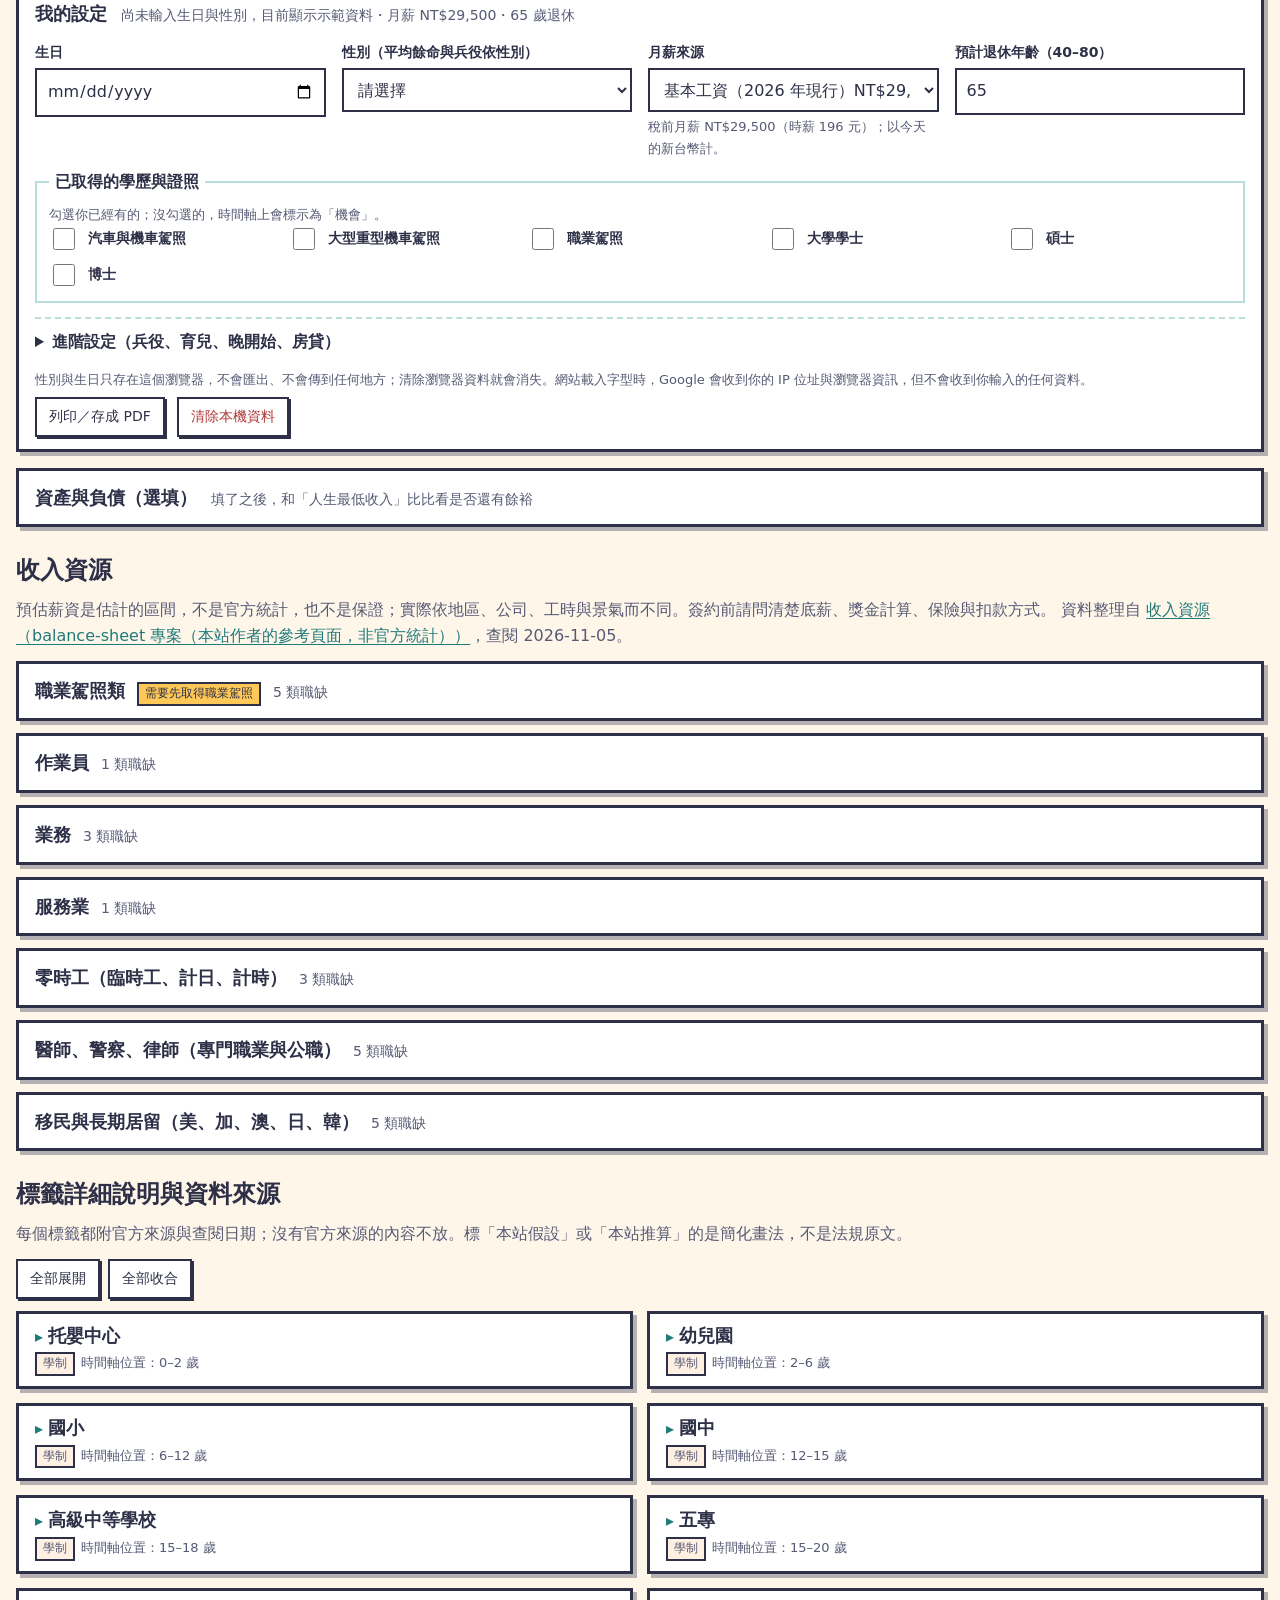
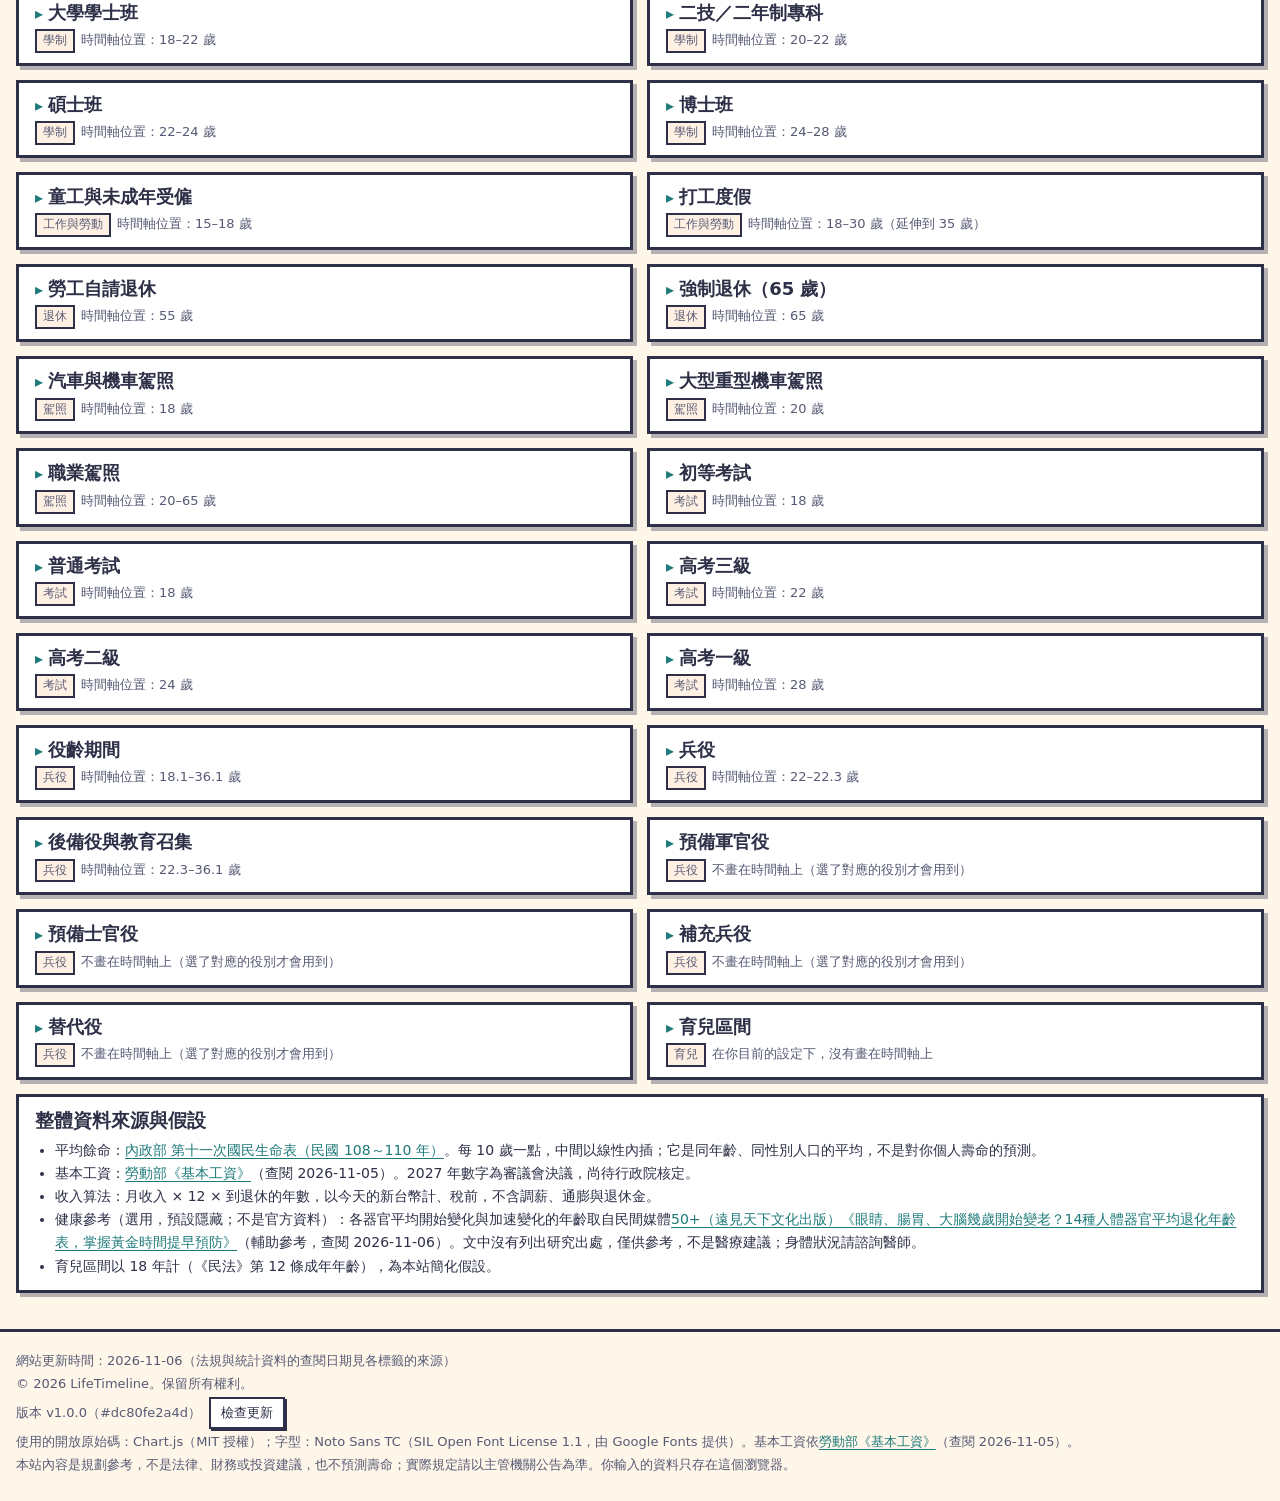
==== commit bb9b645c: "feat: implement pixel RPG-themed life timeline web app ui and core logic" ====
--- a/index.html
+++ b/index.html
@@ -47,6 +47,9 @@
           <button type="button" class="btn" id="tl-zoom-reset" aria-label="還原縮放">100%</button>
           <button type="button" class="btn" id="tl-zoom-in" aria-label="放大時間軸（放大到 400% 會顯示每個年級）" title="放大到 400% 會顯示每個年級">＋</button>
         </span>
+        <span class="tl-tools-grp" role="group" aria-label="健康參考">
+          <button type="button" class="btn" id="tl-health" aria-pressed="false" title="顯示各器官平均開始變化與加速變化的年齡（民間媒體整理，非官方）">健康參考：隱藏</button>
+        </span>
         <span class="tl-tools-grp" role="group" aria-label="圖片">
           <button type="button" class="btn" id="tl-share">分享圖片</button>
           <button type="button" class="btn" id="tl-download">下載圖片</button>
--- a/css/style.css
+++ b/css/style.css
@@ -13,6 +13,7 @@
   --accent-ink: #ffffff;
   --gold: #8a4b00;
   --coin: #ffc857;
+  --band: rgba(255, 200, 87, 0.24);
   --danger: #b03a3a;
   --focus: #c2255c;
   --k-stage: #66cccc;
@@ -23,7 +24,7 @@
   --k-service: #fe7a7b;
   --k-risk: #f7a8c8;
   --k-kids: #ffd166;
-  --k-money: #8ecae6;
+  --k-money: #8ecae6; --k-health: #c9e265;
   --curve-main: #2d5aa8;
   --curve-base: #1c7c4f;
   --curve-net: #b03a48;
@@ -54,6 +55,7 @@
     --accent-ink: #1a1e33;
     --gold: #ffc857;
     --coin: #ffc857;
+    --band: rgba(255, 200, 87, 0.16);
     --danger: #ff9a9a;
     --focus: #ffd166;
     --k-stage: #66cccc;
@@ -64,7 +66,7 @@
     --k-service: #fe7a7b;
     --k-risk: #f7a8c8;
     --k-kids: #ffd166;
-    --k-money: #8ecae6;
+    --k-money: #8ecae6; --k-health: #c9e265;
     --curve-main: #8db9ff;
     --curve-base: #99d8b9;
     --curve-net: #ff9ca6;
@@ -93,6 +95,7 @@
   --accent-ink: #1a1e33;
   --gold: #ffc857;
   --coin: #ffc857;
+  --band: rgba(255, 200, 87, 0.16);
   --danger: #ff9a9a;
   --focus: #ffd166;
   --k-stage: #66cccc;
@@ -103,7 +106,7 @@
   --k-service: #fe7a7b;
   --k-risk: #f7a8c8;
   --k-kids: #ffd166;
-  --k-money: #8ecae6;
+  --k-money: #8ecae6; --k-health: #c9e265;
   --curve-main: #8db9ff;
   --curve-base: #99d8b9;
   --curve-net: #ff9ca6;
@@ -463,7 +466,7 @@
     --bg: #ffffff; --bg2: #ffffff; --surface: #ffffff; --surface2: #f2f2f2; --ink: #000000; --muted: #333333; --line: #000000; --grid: #bdbdbd;
     --accent: #1f7a7a; --gold: #5a3a00; --focus: #9b1c1c; --glass: #ffffff; --shadow: none;
     --past: #666666; --past-ink: #ffffff; --seg-walked: #cfcfcf; --seg-work: #99d8b9; --seg-retired: #ffd9a8; --seg-ink: #000000;
-    --k-stage: #66cccc; --k-work: #99d8b9; --k-license: #ff9966; --k-exam: #b9a3e3; --k-retire: #cc6666; --k-service: #fe7a7b; --k-risk: #f7a8c8; --k-kids: #ffd166; --k-money: #8ecae6;
+    --k-stage: #66cccc; --k-work: #99d8b9; --k-license: #ff9966; --k-exam: #b9a3e3; --k-retire: #cc6666; --k-service: #fe7a7b; --k-risk: #f7a8c8; --k-kids: #ffd166; --k-money: #8ecae6; --k-health: #c9e265;
   }
   html, body { background: #fff; color: #000; font-size: 11pt; }
   * { -webkit-print-color-adjust: exact; print-color-adjust: exact; box-shadow: none !important; animation: none !important; }
@@ -529,7 +532,7 @@
 .tl-tools .btn { min-height: 34px; padding: 2px 10px; font-size: 13px; }
 #tl-zoom-reset { min-width: 56px; }
 @media (max-width: 720px) {
-  .tl-tools { margin-left: 0; width: 100%; flex-wrap: nowrap; justify-content: space-between; gap: 6px; }
+  .tl-tools { margin-left: 0; width: 100%; flex-wrap: wrap; justify-content: space-between; gap: 6px; }
   .tl-tools .btn { min-height: 40px; padding: 2px 6px; font-size: 12px; min-width: 0; white-space: nowrap; }
   #tl-zoom-reset { min-width: 50px; }
 }
@@ -543,3 +546,9 @@
 .yr.is-first { border-left: 0; }
 .yr i { font-style: normal; font-size: 11px; line-height: 16px; padding: 0 1px; background: var(--glass); color: var(--ink); white-space: nowrap; }
 .yr.is-reserve i { color: var(--muted); }
+
+.tl-tools .btn[aria-pressed="true"] { background: var(--coin); color: #2d3047; }
+
+/* ---- 年齡階段（24–28、29–32、33–36，連續） ---- */
+.band { position: absolute; background: var(--band); border-left: 1px dashed var(--muted); border-right: 1px dashed var(--muted); box-sizing: border-box; pointer-events: none; }
+.band-chip { position: absolute; height: 18px; line-height: 18px; font-size: 11px; text-align: center; white-space: nowrap; color: var(--ink); font-weight: 700; pointer-events: none; }
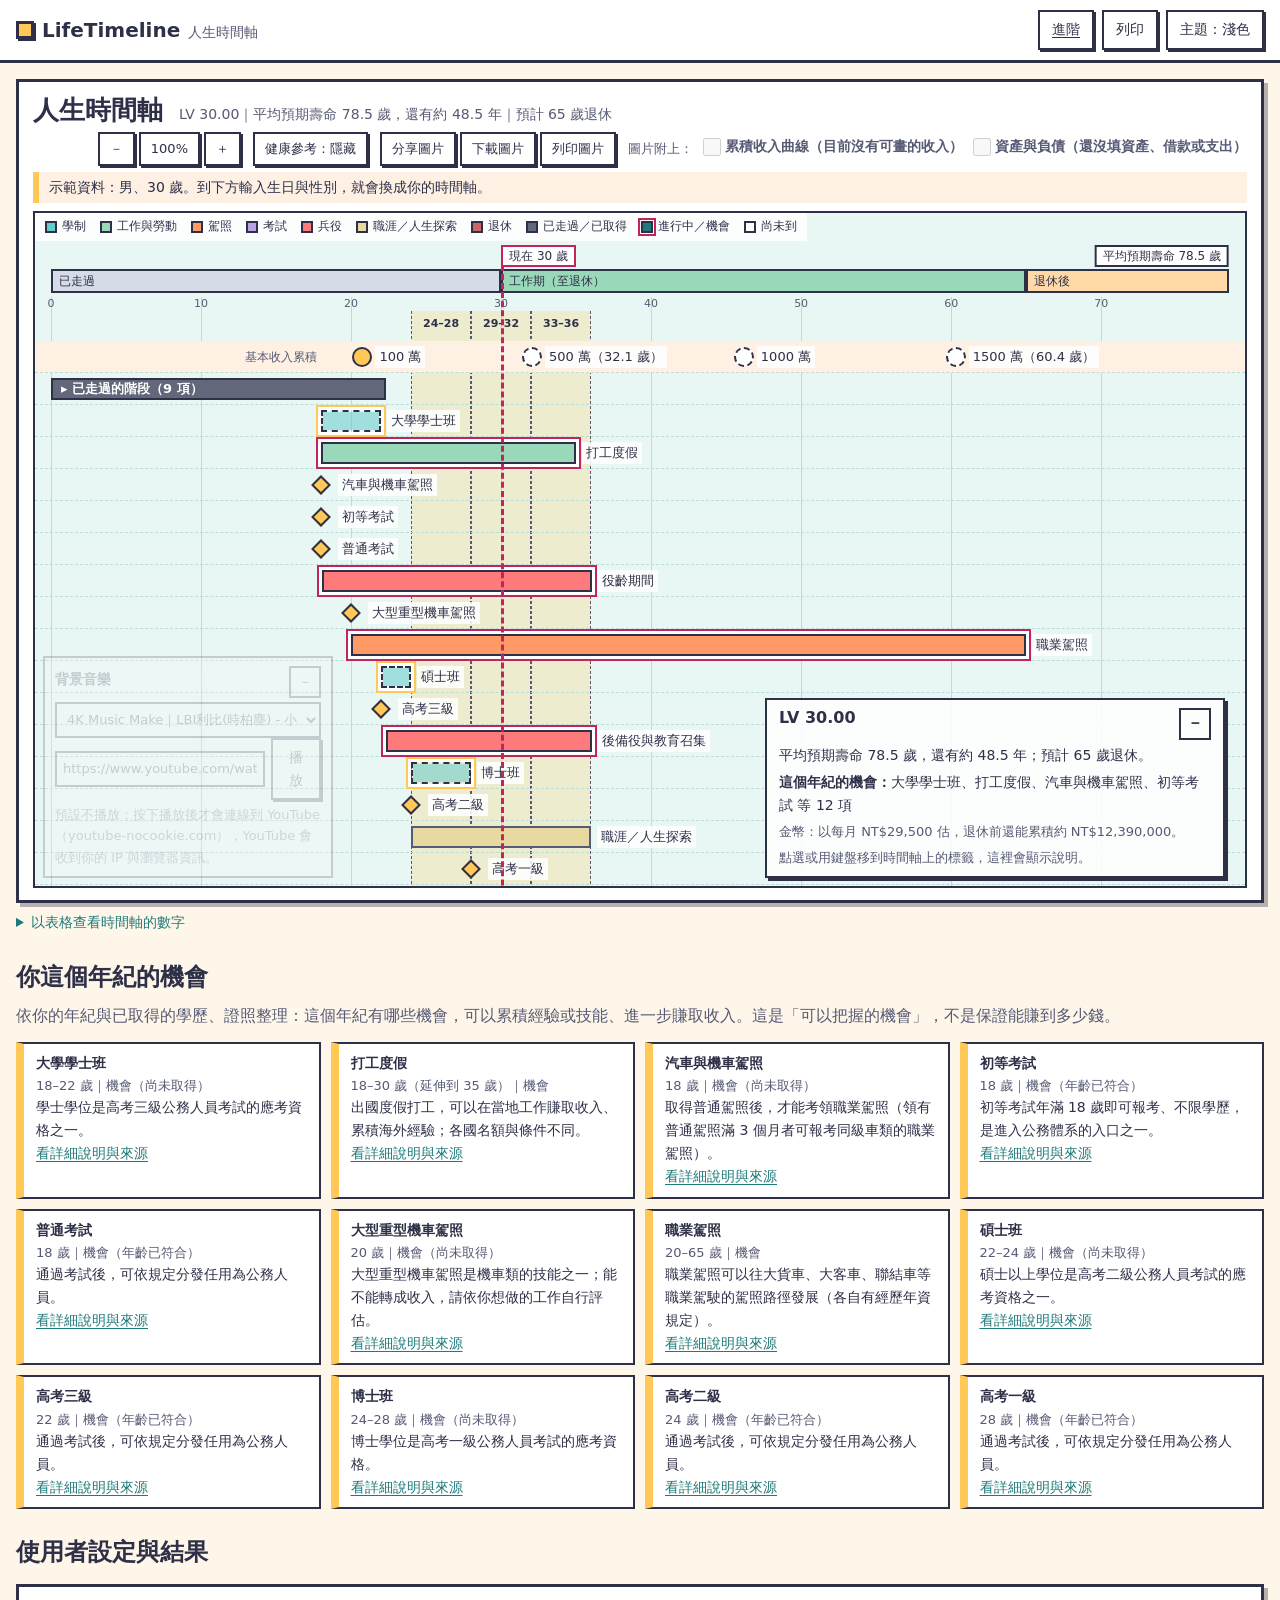
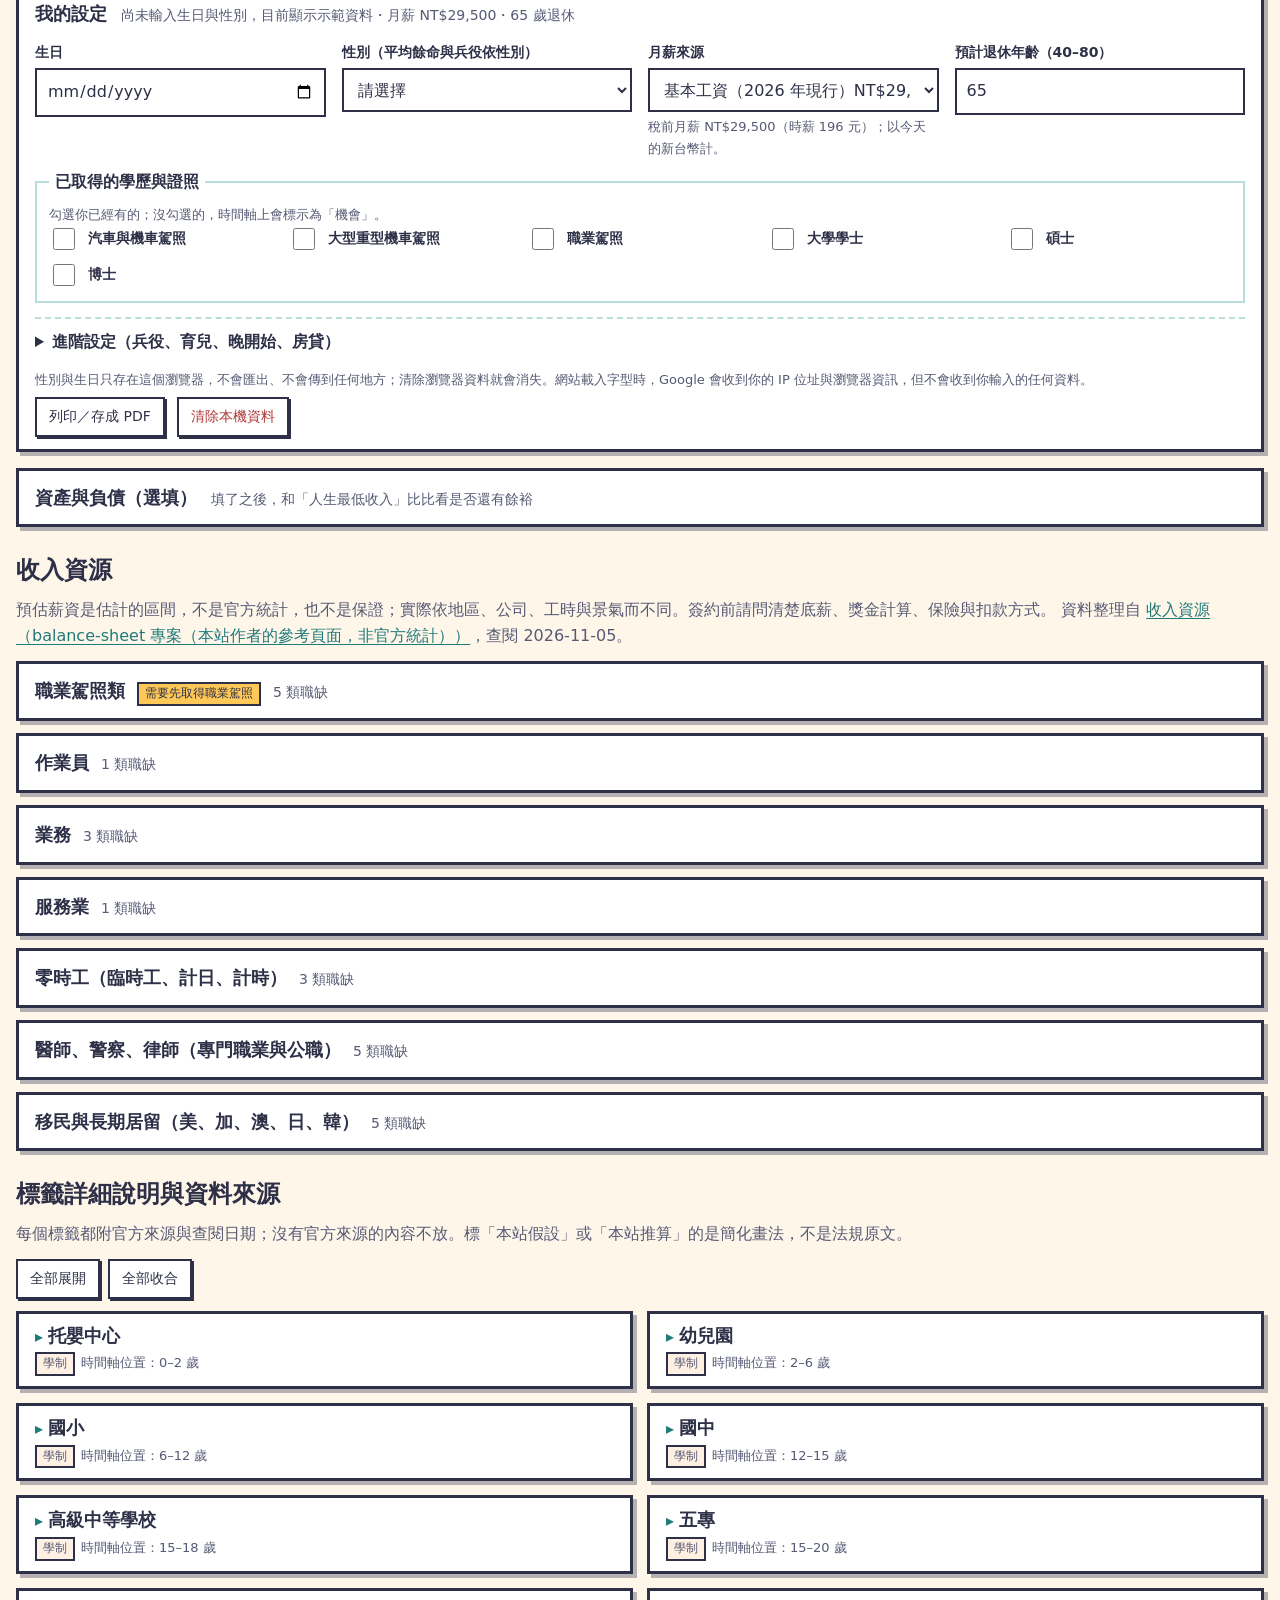
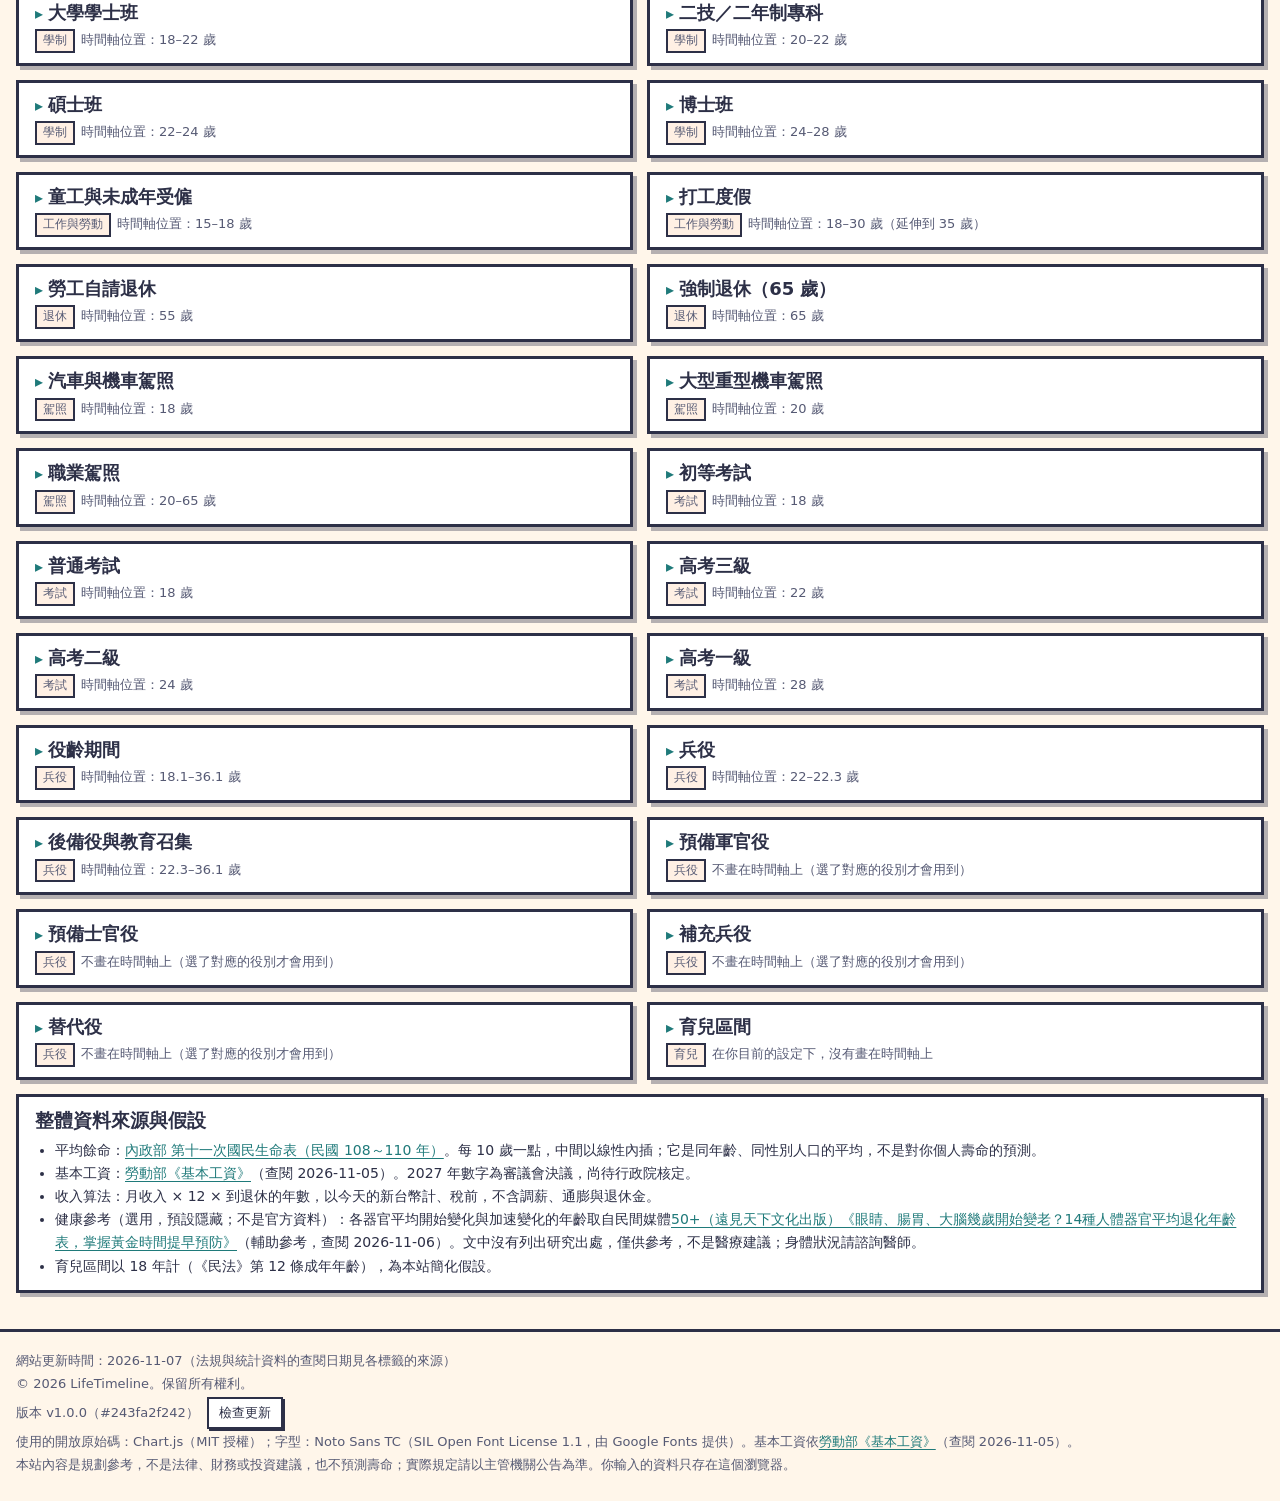
==== commit 1d0a2800: "feat: add core timeline logic, UI components, and styling for RPG map theme" ====
--- a/index.html
+++ b/index.html
@@ -55,6 +55,11 @@
           <button type="button" class="btn" id="tl-download">下載圖片</button>
           <button type="button" class="btn" id="tl-print-img">列印圖片</button>
         </span>
+        <span class="tl-tools-grp tl-opts" role="group" aria-label="圖片要附上的內容">
+          <span class="tl-opts-title">圖片附上：</span>
+          <label class="tl-opt"><input type="checkbox" id="tl-opt-curve"><span>累積收入曲線</span></label>
+          <label class="tl-opt"><input type="checkbox" id="tl-opt-assets"><span>資產與負債</span></label>
+        </span>
       </div>
     </div>
     <p id="demo-note" class="demo-note" hidden>示範資料：男、30 歲。到下方輸入生日與性別，就會換成你的時間軸。</p>
--- a/css/style.css
+++ b/css/style.css
@@ -24,7 +24,7 @@
   --k-service: #fe7a7b;
   --k-risk: #f7a8c8;
   --k-kids: #ffd166;
-  --k-money: #8ecae6; --k-health: #c9e265;
+  --k-money: #8ecae6; --k-health: #c9e265; --k-explore: #e8d9a0;
   --curve-main: #2d5aa8;
   --curve-base: #1c7c4f;
   --curve-net: #b03a48;
@@ -66,7 +66,7 @@
     --k-service: #fe7a7b;
     --k-risk: #f7a8c8;
     --k-kids: #ffd166;
-    --k-money: #8ecae6; --k-health: #c9e265;
+    --k-money: #8ecae6; --k-health: #c9e265; --k-explore: #b3a05a;
     --curve-main: #8db9ff;
     --curve-base: #99d8b9;
     --curve-net: #ff9ca6;
@@ -106,7 +106,7 @@
   --k-service: #fe7a7b;
   --k-risk: #f7a8c8;
   --k-kids: #ffd166;
-  --k-money: #8ecae6; --k-health: #c9e265;
+  --k-money: #8ecae6; --k-health: #c9e265; --k-explore: #b3a05a;
   --curve-main: #8db9ff;
   --curve-base: #99d8b9;
   --curve-net: #ff9ca6;
@@ -434,7 +434,10 @@
 @media (max-height: 520px) and (orientation: landscape) {
   .top { padding: 4px 12px; }
   .stage { height: auto; min-height: calc(100svh - 52px); grid-template-rows: auto auto auto minmax(0, 1fr); padding: 6px 10px; }
-  .stage-view { min-height: 180px; }
+  .stage-view { display: block; min-height: 0; }
+  /* 橫向手機：圖表不在自己裡面上下捲動（否則手指滑在圖上就捲不動頁面）；整張圖展開，由頁面捲動，只保留左右拖曳 */
+  .stage-map { height: auto; overflow-y: hidden; overflow-x: auto; }
+  .stage-dock { position: sticky; left: auto; right: auto; bottom: 6px; margin-top: 6px; }
   .stage-sub, .demo-note { font-size: 12px; }
   .infocard { max-height: 90px; min-height: 0; padding: 4px 10px; }
   .player { padding: 4px 8px; width: 230px; }
@@ -466,7 +469,7 @@
     --bg: #ffffff; --bg2: #ffffff; --surface: #ffffff; --surface2: #f2f2f2; --ink: #000000; --muted: #333333; --line: #000000; --grid: #bdbdbd;
     --accent: #1f7a7a; --gold: #5a3a00; --focus: #9b1c1c; --glass: #ffffff; --shadow: none;
     --past: #666666; --past-ink: #ffffff; --seg-walked: #cfcfcf; --seg-work: #99d8b9; --seg-retired: #ffd9a8; --seg-ink: #000000;
-    --k-stage: #66cccc; --k-work: #99d8b9; --k-license: #ff9966; --k-exam: #b9a3e3; --k-retire: #cc6666; --k-service: #fe7a7b; --k-risk: #f7a8c8; --k-kids: #ffd166; --k-money: #8ecae6; --k-health: #c9e265;
+    --k-stage: #66cccc; --k-work: #99d8b9; --k-license: #ff9966; --k-exam: #b9a3e3; --k-retire: #cc6666; --k-service: #fe7a7b; --k-risk: #f7a8c8; --k-kids: #ffd166; --k-money: #8ecae6; --k-health: #c9e265; --k-explore: #e8d9a0;
   }
   html, body { background: #fff; color: #000; font-size: 11pt; }
   * { -webkit-print-color-adjust: exact; print-color-adjust: exact; box-shadow: none !important; animation: none !important; }
@@ -552,3 +555,18 @@
 /* ---- 年齡階段（24–28、29–32、33–36，連續） ---- */
 .band { position: absolute; background: var(--band); border-left: 1px dashed var(--muted); border-right: 1px dashed var(--muted); box-sizing: border-box; pointer-events: none; }
 .band-chip { position: absolute; height: 18px; line-height: 18px; font-size: 11px; text-align: center; white-space: nowrap; color: var(--ink); font-weight: 700; pointer-events: none; }
+
+/* ---- 健康參考：開始＝菱形、加速＝圓點 ---- */
+.dot.accel::before { border-radius: 50%; transform: none; }
+.row.shared { border-bottom: 0; }
+
+/* 職涯／人生探索：金色、不顯眼（不畫「進行中」的粗框、框線用較淡的顏色） */
+.bar.quiet { border-color: var(--muted); }
+.bar.quiet.is-now { box-shadow: none; }
+
+.tl-opts { align-items: center; gap: 6px 10px; flex-wrap: wrap; font-size: 13px; }
+.tl-opts-title { color: var(--muted); }
+.tl-opt { display: inline-flex; align-items: center; gap: 4px; cursor: pointer; }
+.tl-opt input { width: 18px; height: 18px; min-height: 0; margin: 0; }
+.tl-opt input:disabled + span { color: var(--muted); }
+@media (max-width: 720px) { .tl-opts { width: 100%; } }
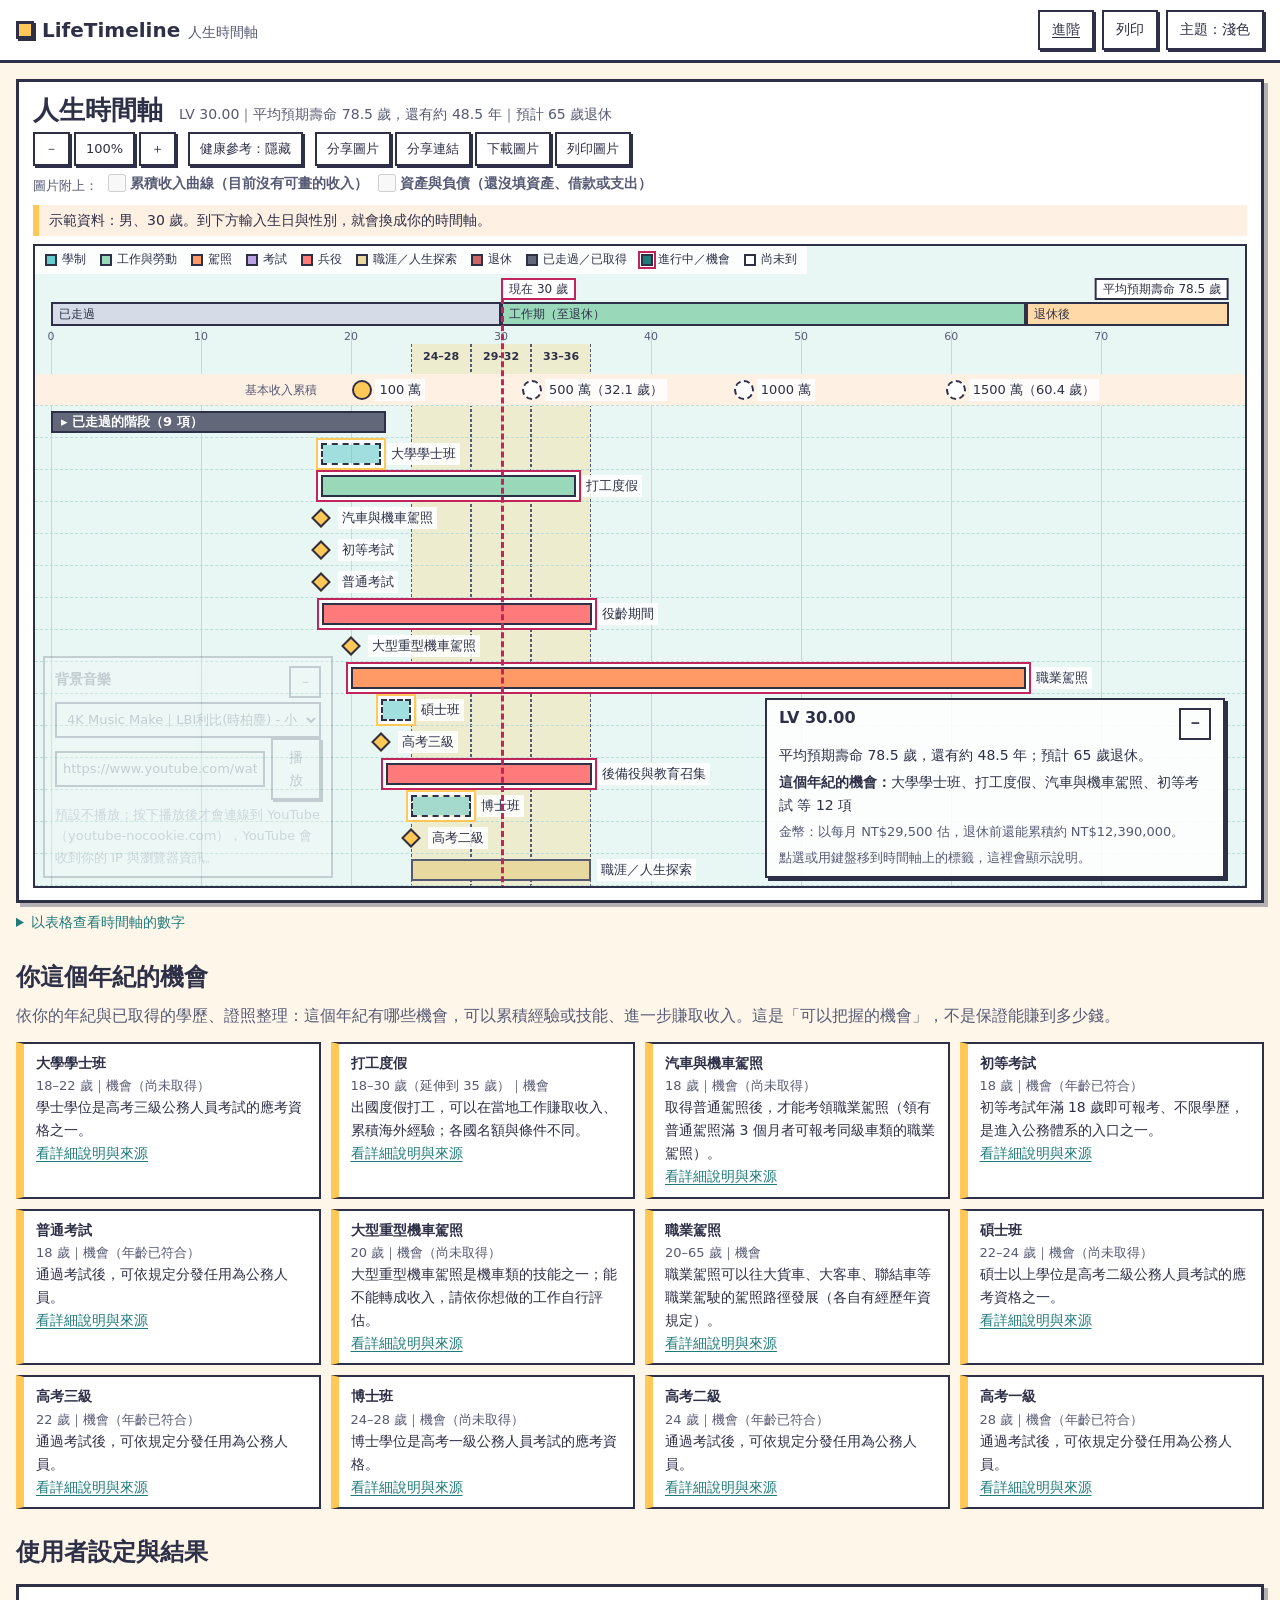
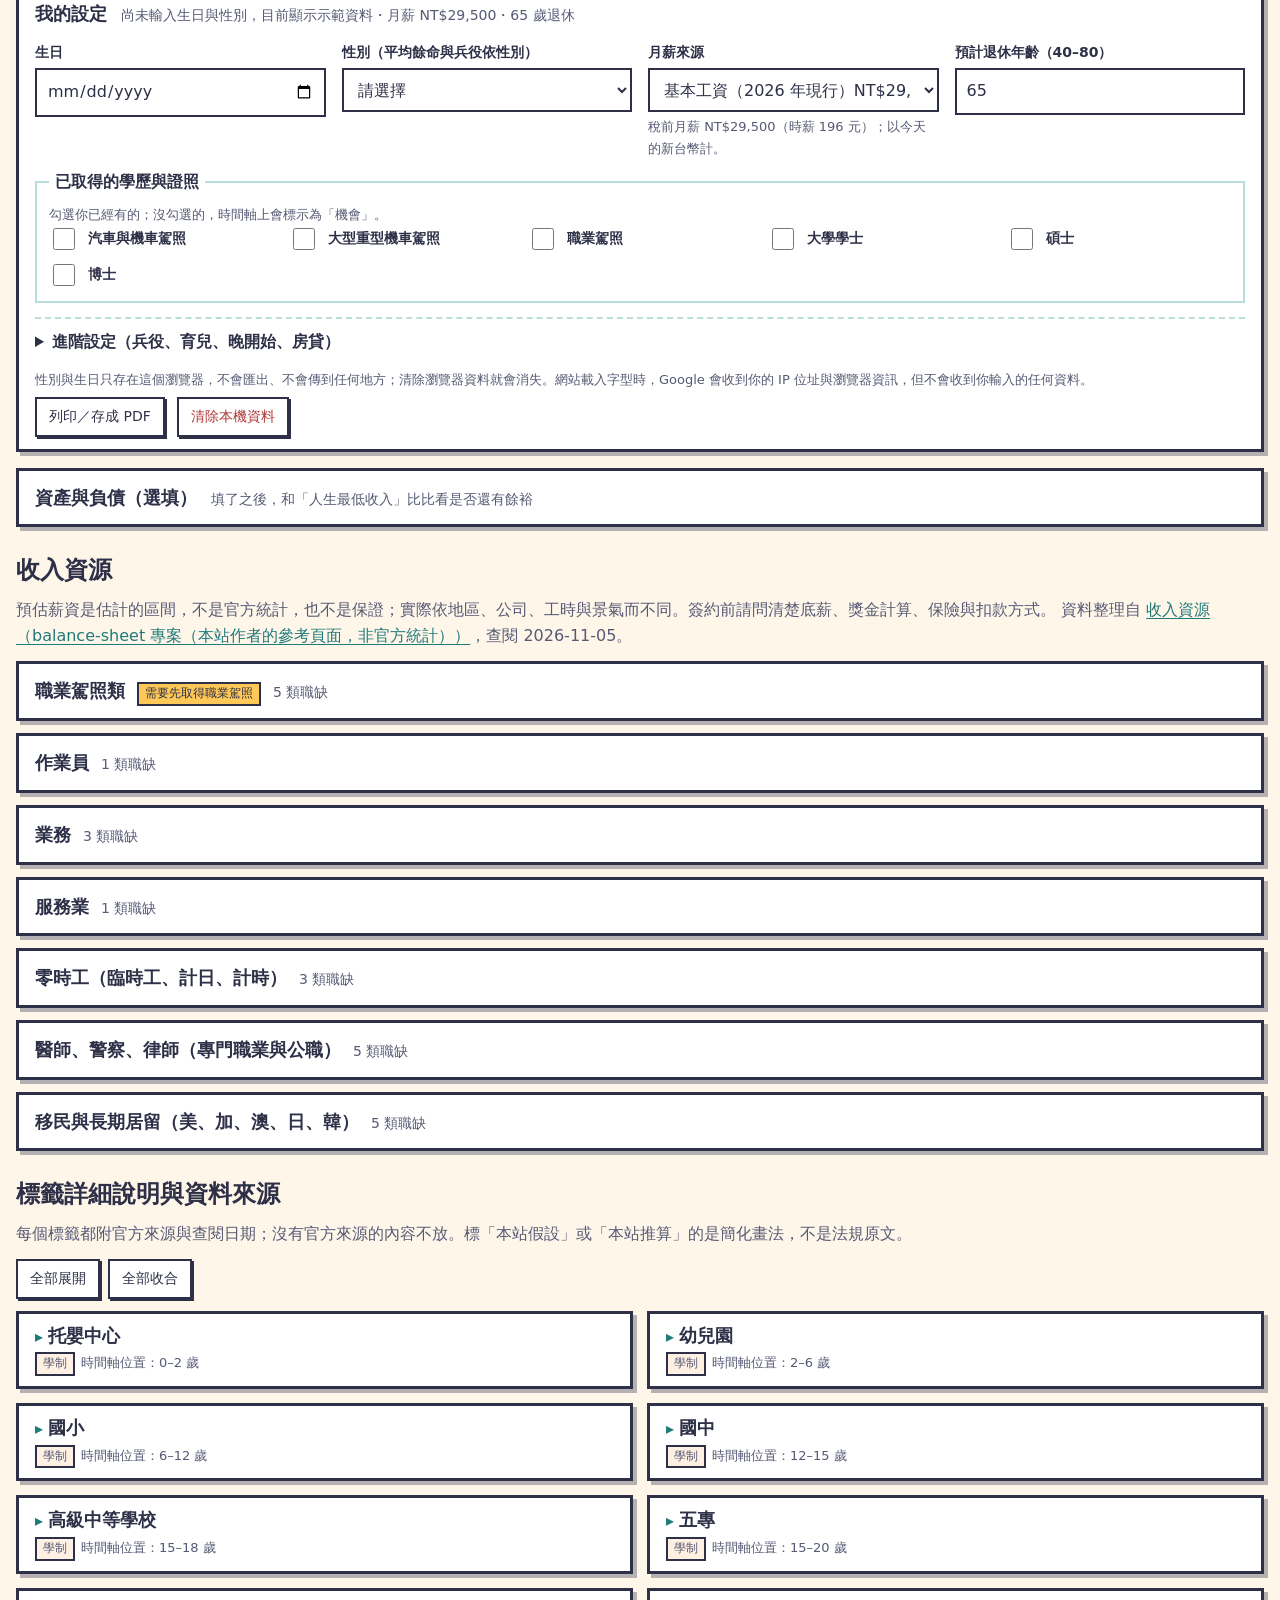
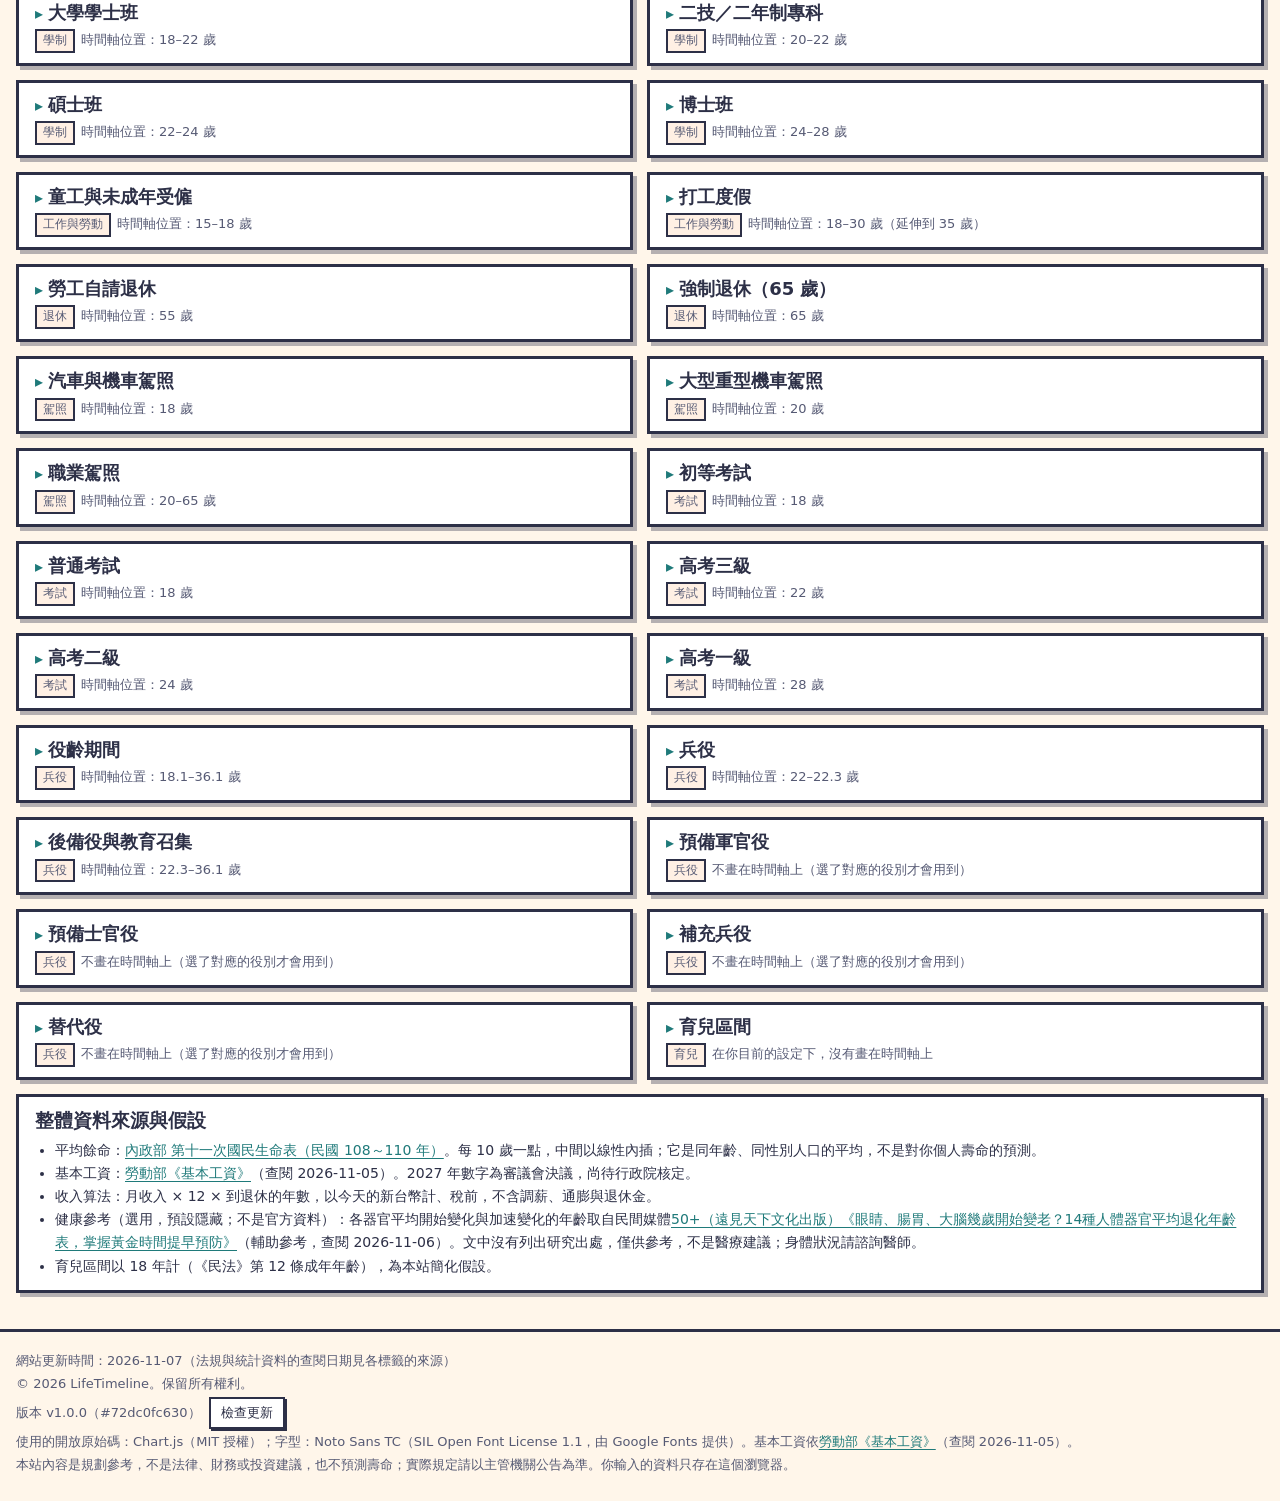
==== commit 018c6dd9: "feat: implement core application logic and modular js architecture" ====
--- a/index.html
+++ b/index.html
@@ -52,6 +52,7 @@
         </span>
         <span class="tl-tools-grp" role="group" aria-label="圖片">
           <button type="button" class="btn" id="tl-share">分享圖片</button>
+          <button type="button" class="btn" id="tl-share-link">分享連結</button>
           <button type="button" class="btn" id="tl-download">下載圖片</button>
           <button type="button" class="btn" id="tl-print-img">列印圖片</button>
         </span>
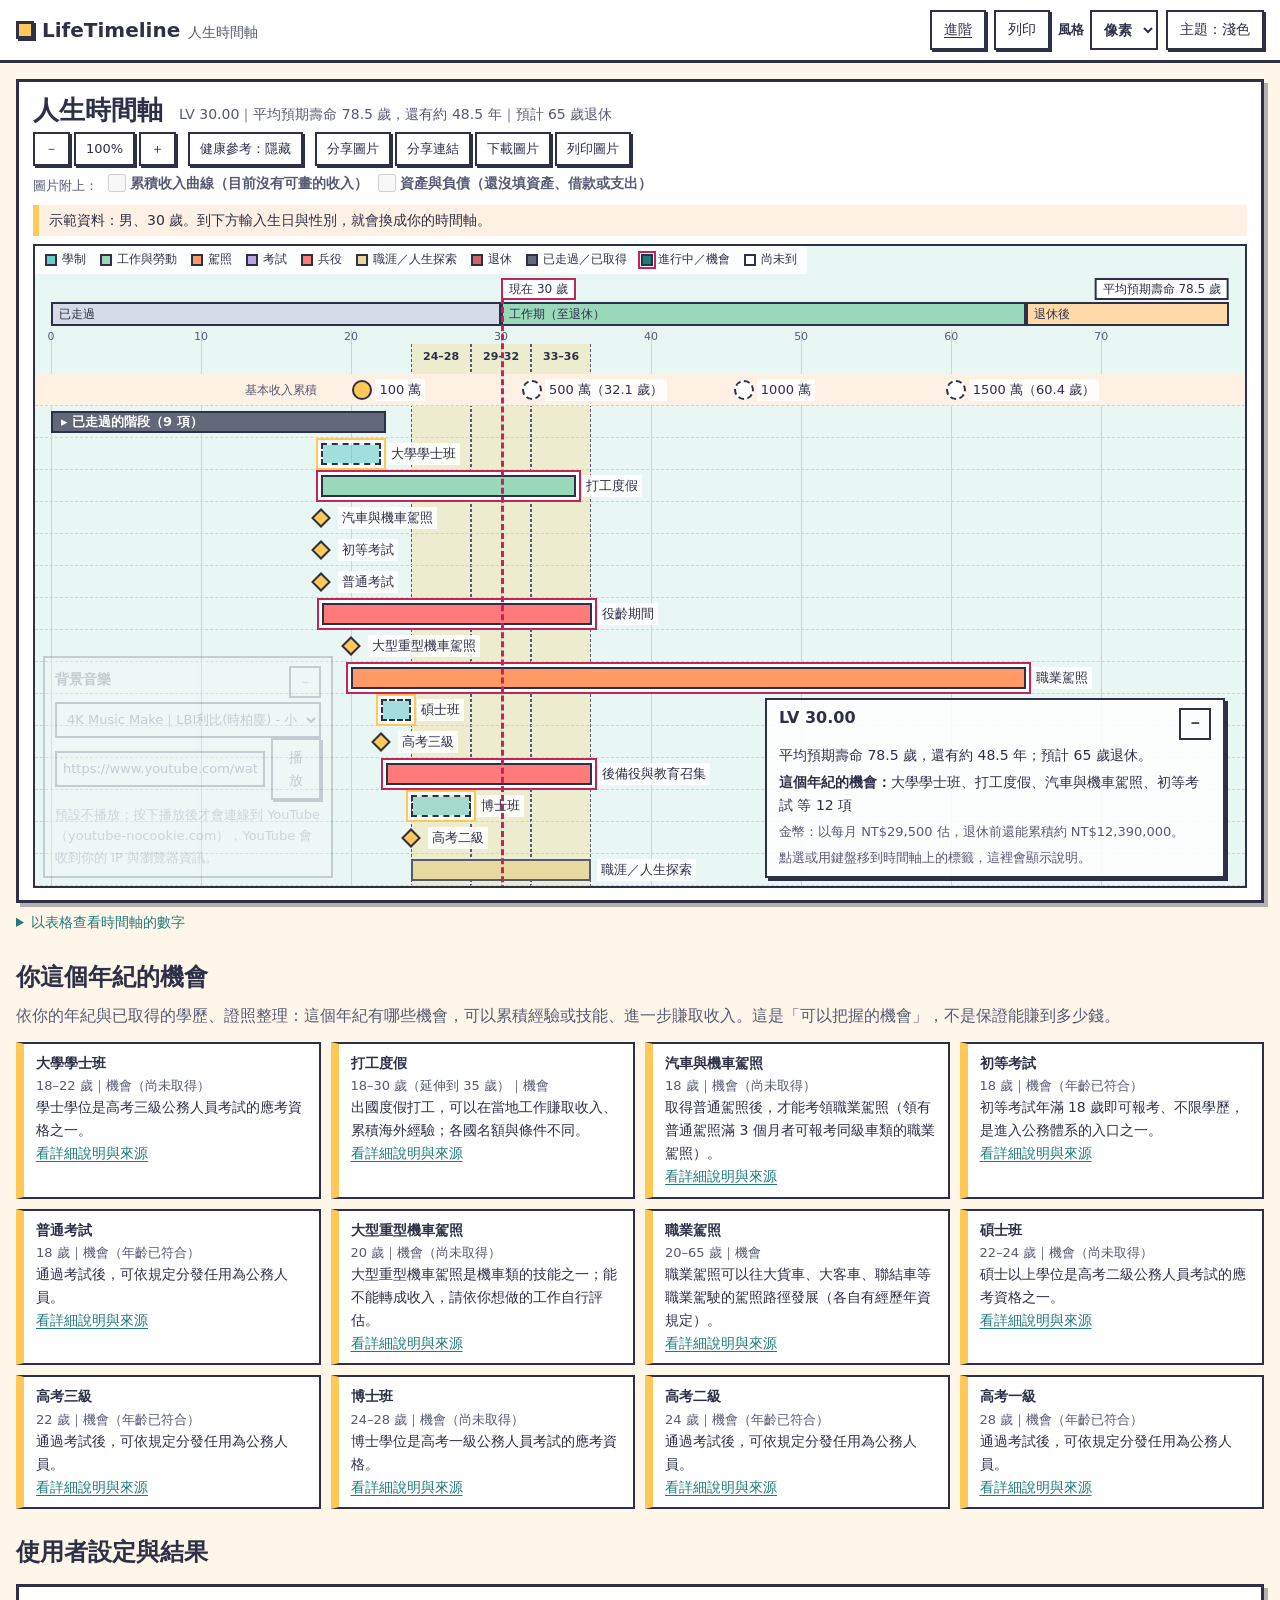
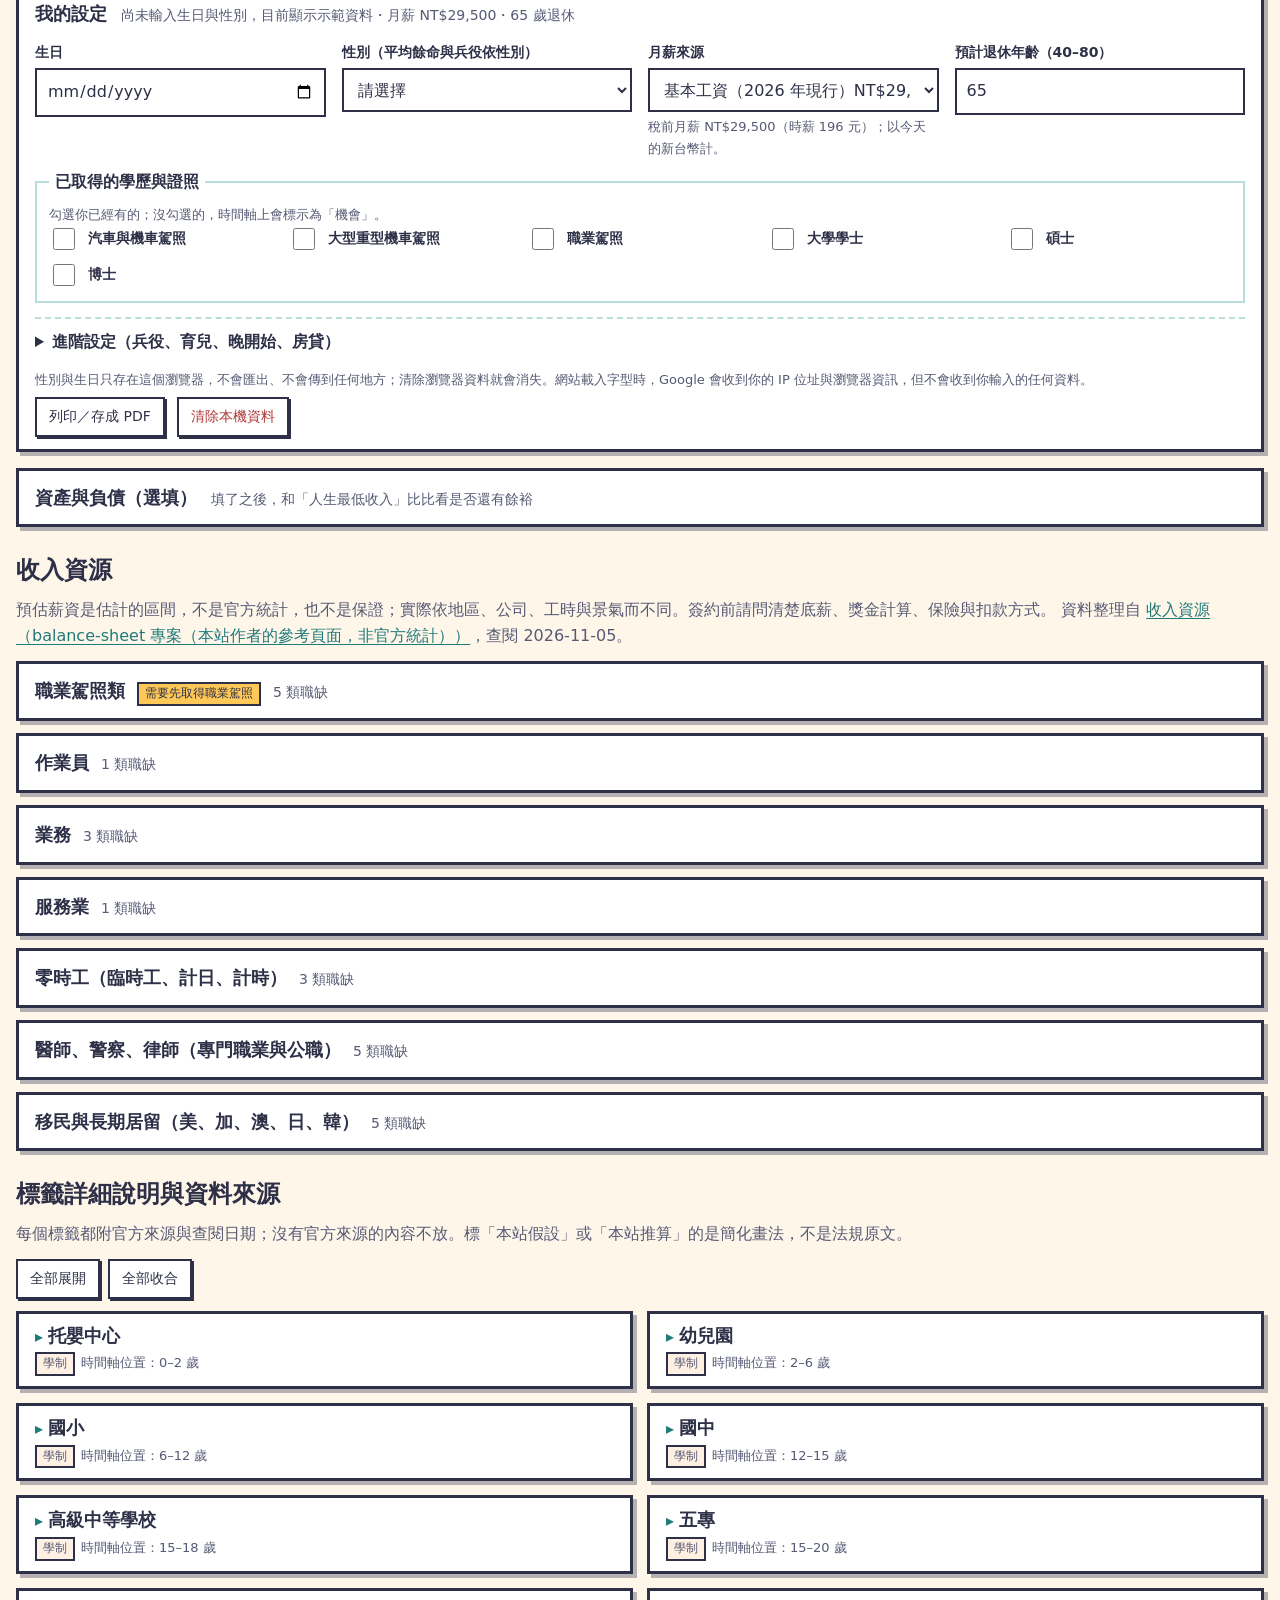
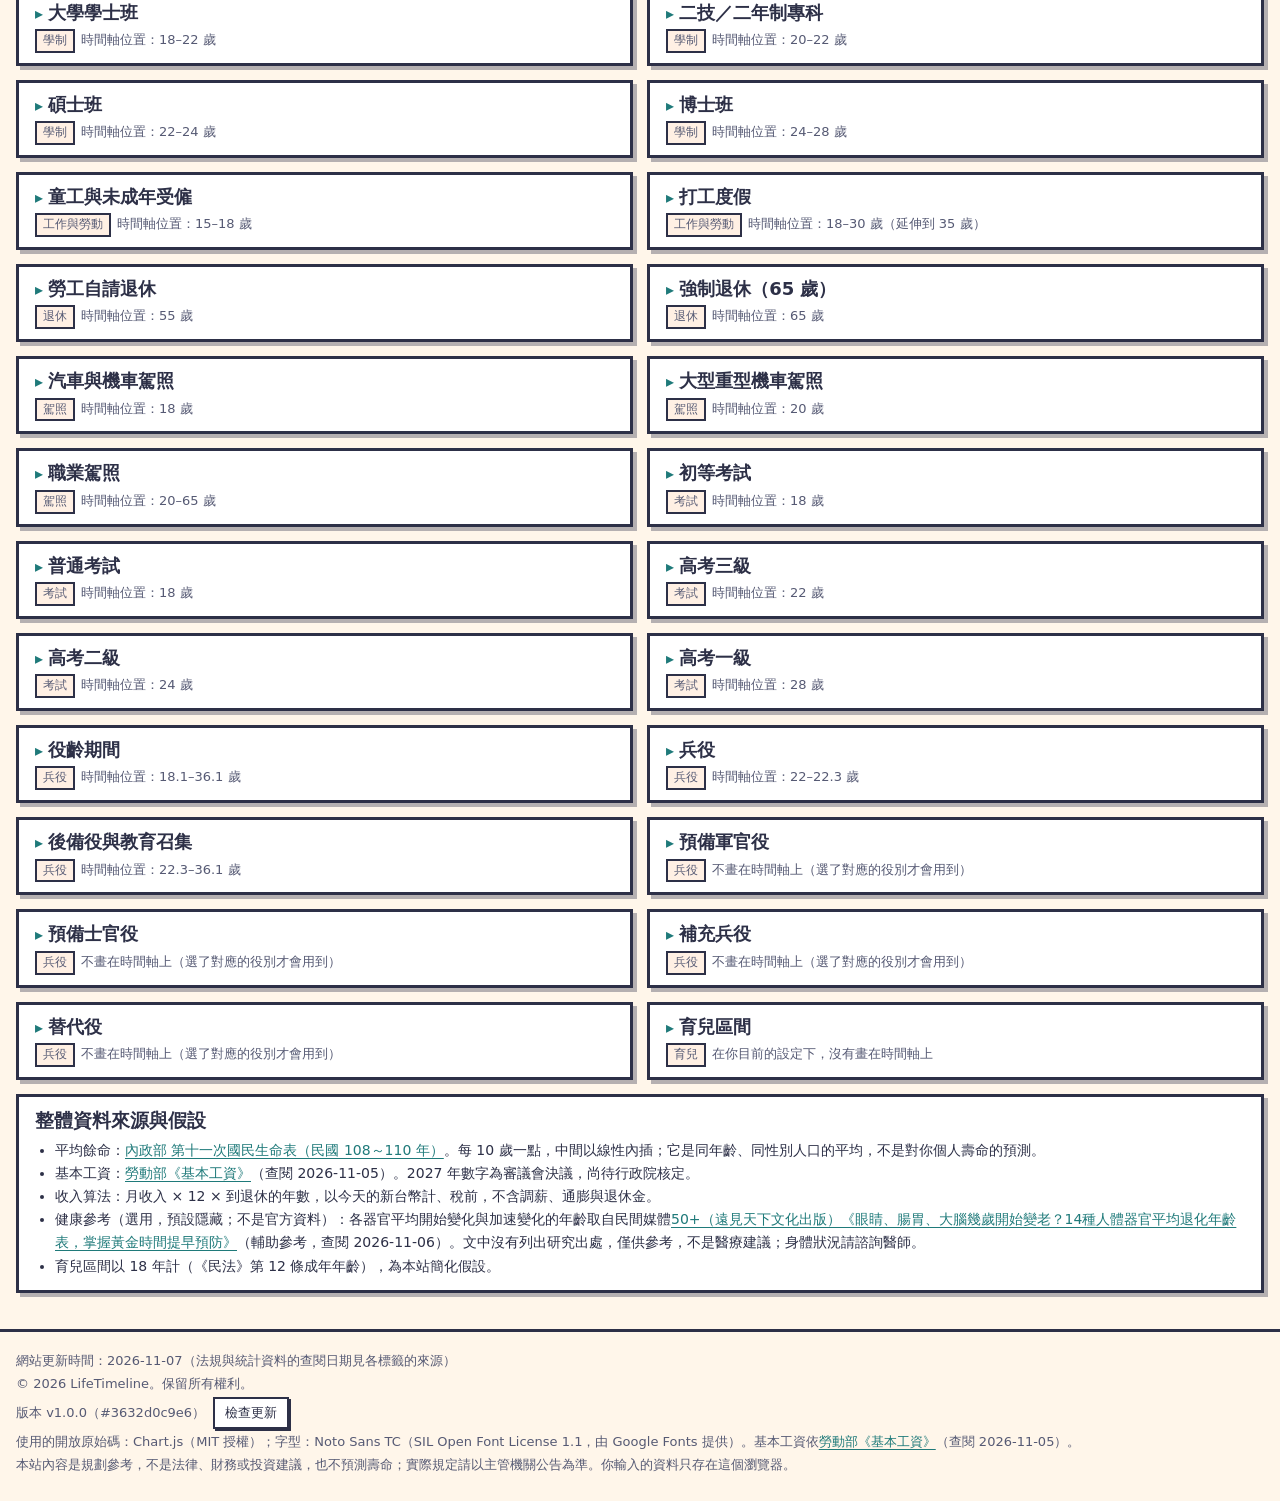
==== commit 7dd1a663: "feat: implement core timeline UI, data structures, and styling" ====
--- a/index.html
+++ b/index.html
@@ -10,6 +10,21 @@
 <meta name="theme-color" content="#f1e9d2" media="(prefers-color-scheme: light)">
 <meta name="theme-color" content="#0f1626" media="(prefers-color-scheme: dark)">
 <title>LifeTimeline｜人生時間軸與薪資收入</title>
+<link rel="canonical" href="https://gcl.refcode.cc/">
+<meta property="og:type" content="website">
+<meta property="og:locale" content="zh_TW">
+<meta property="og:site_name" content="LifeTimeline">
+<meta property="og:title" content="LifeTimeline｜人生時間軸與薪資收入">
+<meta property="og:description" content="給台灣人的人生時間軸：輸入生日、性別與月薪，看學制、兵役、駕照、退休規定等人生階段，以及只領基本工資至少能賺多少。資料只存在你的瀏覽器，可離線使用、可列印。">
+<meta property="og:url" content="https://gcl.refcode.cc/">
+<meta property="og:image" content="https://gcl.refcode.cc/icons/og-image.png">
+<meta property="og:image:width" content="1200">
+<meta property="og:image:height" content="630">
+<meta property="og:image:alt" content="霧面玻璃質感的甘特圖：學制、工作、房貸與退休等人生階段的橫條">
+<meta name="twitter:card" content="summary_large_image">
+<meta name="twitter:title" content="LifeTimeline｜人生時間軸與薪資收入">
+<meta name="twitter:description" content="給台灣人的人生時間軸：輸入生日、性別與月薪，看學制、兵役、駕照、退休規定等人生階段，以及只領基本工資至少能賺多少。資料只存在你的瀏覽器，可離線使用、可列印。">
+<meta name="twitter:image" content="https://gcl.refcode.cc/icons/og-image.png">
 <link rel="icon" href="icons/icon-192.png" type="image/png">
 <link rel="apple-touch-icon" href="icons/icon-180.png">
 <link rel="manifest" href="manifest.webmanifest">
@@ -26,6 +41,7 @@
     <a class="btn" href="advanced.html">進階</a>
     <button type="button" id="install-app" class="btn" hidden>安裝 App</button>
     <button type="button" id="print-btn" class="btn">列印</button>
+    <label class="skin-pick"><span>風格</span><select id="skin-select" aria-label="選擇風格"></select></label>
     <button type="button" id="theme-toggle" class="btn" aria-label="切換主題">主題：淺色</button>
   </div>
 </header>
--- a/css/style.css
+++ b/css/style.css
@@ -537,7 +537,10 @@
 @media (max-width: 720px) {
   .tl-tools { margin-left: 0; width: 100%; flex-wrap: wrap; justify-content: space-between; gap: 6px; }
   .tl-tools .btn { min-height: 40px; padding: 2px 6px; font-size: 12px; min-width: 0; white-space: nowrap; }
-  #tl-zoom-reset { min-width: 50px; }
+  #tl-zoom-reset { min-width: 0; }
+  /* 手機：每一排按鈕撐滿 100% 寬度，同一排的按鈕等寬 */
+  .tl-tools-grp { display: flex; width: 100%; }
+  .tl-tools-grp > .btn { flex: 1 1 0; }
 }
 
 .code-block { margin: 10px 0; padding: 10px 12px; max-height: 340px; overflow: auto; background: var(--surface2); border: 2px solid var(--line); font-size: 12px; line-height: 1.5; tab-size: 2; }
@@ -570,3 +573,66 @@
 .tl-opt input { width: 18px; height: 18px; min-height: 0; margin: 0; }
 .tl-opt input:disabled + span { color: var(--muted); }
 @media (max-width: 720px) { .tl-opts { width: 100%; } }
+
+/* ---- 風格：海報（data-skin="poster"）。象牙白底、霧面玻璃、柔焦色暈、細線；與淺色／深色主題各自獨立。列印不套用。 ---- */
+.skin-pick { display: inline-flex; align-items: center; gap: 6px; margin: 0; font-size: 13px; font-weight: 600; }
+.skin-pick select { width: auto; min-height: 40px; padding: 4px 8px; font-size: 14px; }
+@media screen {
+  :root[data-skin="poster"] {
+    --bg: #f8f4ea; --bg2: #f0ebdd; --surface: rgba(255, 255, 255, 0.72); --surface2: rgba(255, 250, 240, 0.85);
+    --ink: #2d3047; --muted: #565a74; --line: rgba(60, 66, 90, 0.3); --grid: rgba(60, 66, 90, 0.16);
+    --accent: #1f6f7a; --coin: #ffd35c; --glass: rgba(255, 255, 255, 0.66);
+    --shadow: 0 10px 30px rgba(80, 90, 120, 0.14);
+    --k-stage: #8fd6e0; --k-work: #a9e0bf; --k-license: #ffb08f; --k-exam: #cbbdf2; --k-retire: #e48a8a; --k-service: #ff9a9a;
+    --k-risk: #f7bcd5; --k-kids: #ffd98a; --k-money: #9ccbf2; --k-health: #d3e87a; --k-explore: #ecdca6;
+    --seg-walked: #dde2ec; --seg-work: #b6e3c8; --seg-retired: #ffdcae;
+  }
+  :root[data-skin="poster"][data-theme="dark"] {
+    --bg: #171c2c; --bg2: #1e2437; --surface: rgba(42, 49, 74, 0.7); --surface2: rgba(52, 60, 90, 0.8);
+    --ink: #f4f1fa; --muted: #bcc2da; --line: rgba(190, 200, 235, 0.32); --grid: rgba(190, 200, 235, 0.16);
+    --accent: #7fe0e0; --glass: rgba(42, 49, 74, 0.62); --shadow: 0 10px 30px rgba(0, 0, 0, 0.35);
+    --seg-walked: #3d4668; --seg-work: #2f6f5b; --seg-retired: #7d5a3c;
+  }
+}
+@media screen and (prefers-color-scheme: dark) {
+  :root[data-skin="poster"]:not([data-theme]) {
+    --bg: #171c2c; --bg2: #1e2437; --surface: rgba(42, 49, 74, 0.7); --surface2: rgba(52, 60, 90, 0.8);
+    --ink: #f4f1fa; --muted: #bcc2da; --line: rgba(190, 200, 235, 0.32); --grid: rgba(190, 200, 235, 0.16);
+    --accent: #7fe0e0; --glass: rgba(42, 49, 74, 0.62); --shadow: 0 10px 30px rgba(0, 0, 0, 0.35);
+    --seg-walked: #3d4668; --seg-work: #2f6f5b; --seg-retired: #7d5a3c;
+  }
+}
+@media screen {
+  :root[data-skin="poster"] body {
+    background:
+      radial-gradient(520px 380px at 4% 6%, rgba(142, 214, 224, 0.42), transparent 70%),
+      radial-gradient(560px 420px at 96% 4%, rgba(203, 189, 242, 0.4), transparent 70%),
+      radial-gradient(620px 460px at 90% 96%, rgba(169, 224, 191, 0.38), transparent 70%),
+      radial-gradient(520px 400px at 40% 60%, rgba(255, 217, 168, 0.3), transparent 70%),
+      var(--bg);
+    background-attachment: fixed;
+  }
+  :root[data-skin="poster"][data-theme="dark"] body { background:
+      radial-gradient(520px 380px at 4% 6%, rgba(60, 130, 150, 0.35), transparent 70%),
+      radial-gradient(560px 420px at 96% 4%, rgba(110, 90, 170, 0.35), transparent 70%),
+      radial-gradient(620px 460px at 90% 96%, rgba(60, 130, 100, 0.3), transparent 70%), var(--bg); background-attachment: fixed; }
+  :root[data-skin="poster"] .brand-name { letter-spacing: 0.26em; text-transform: uppercase; font-weight: 600; }
+  :root[data-skin="poster"] .brand-mark { border-width: 1px; border-radius: 50%; box-shadow: none; }
+  :root[data-skin="poster"] .btn,
+  :root[data-skin="poster"] input[type="date"], :root[data-skin="poster"] input[type="number"], :root[data-skin="poster"] input[type="url"], :root[data-skin="poster"] select {
+    border-width: 1px; border-radius: 12px; box-shadow: none;
+  }
+  :root[data-skin="poster"] .btn { backdrop-filter: blur(10px); }
+  :root[data-skin="poster"] .btn:active { transform: none; }
+  :root[data-skin="poster"] .card, :root[data-skin="poster"] .tagcard, :root[data-skin="poster"] .player, :root[data-skin="poster"] .banner,
+  :root[data-skin="poster"] .curve, :root[data-skin="poster"] .water-fig, :root[data-skin="poster"] .kpi > div, :root[data-skin="poster"] .group, :root[data-skin="poster"] .code-block,
+  :root[data-skin="poster"] .stage-map, :root[data-skin="poster"] .lv-seg, :root[data-skin="poster"] .xbtn, :root[data-skin="poster"] .wf-tip {
+    border-width: 1px; border-radius: 18px; box-shadow: var(--shadow); backdrop-filter: blur(16px) saturate(1.15);
+  }
+  :root[data-skin="poster"] .group, :root[data-skin="poster"] .kpi > div, :root[data-skin="poster"] .code-block, :root[data-skin="poster"] .lv-seg, :root[data-skin="poster"] .xbtn { box-shadow: none; border-radius: 12px; }
+  :root[data-skin="poster"] .chances li, :root[data-skin="poster"] .verdict { border-width: 1px; border-left-width: 6px; border-radius: 12px; }
+  :root[data-skin="poster"] .chip, :root[data-skin="poster"] .income-group .badge, :root[data-skin="poster"] .toast { border-width: 1px; border-radius: 999px; }
+  :root[data-skin="poster"] .bar, :root[data-skin="poster"] .seg, :root[data-skin="poster"] .wf-bar { border-width: 1px; border-radius: 12px; }
+  :root[data-skin="poster"] .tagcard .body { border-top-style: solid; border-top-width: 1px; }
+  :root[data-skin="poster"] h1, :root[data-skin="poster"] h2 { letter-spacing: 0.04em; font-weight: 600; }
+}
